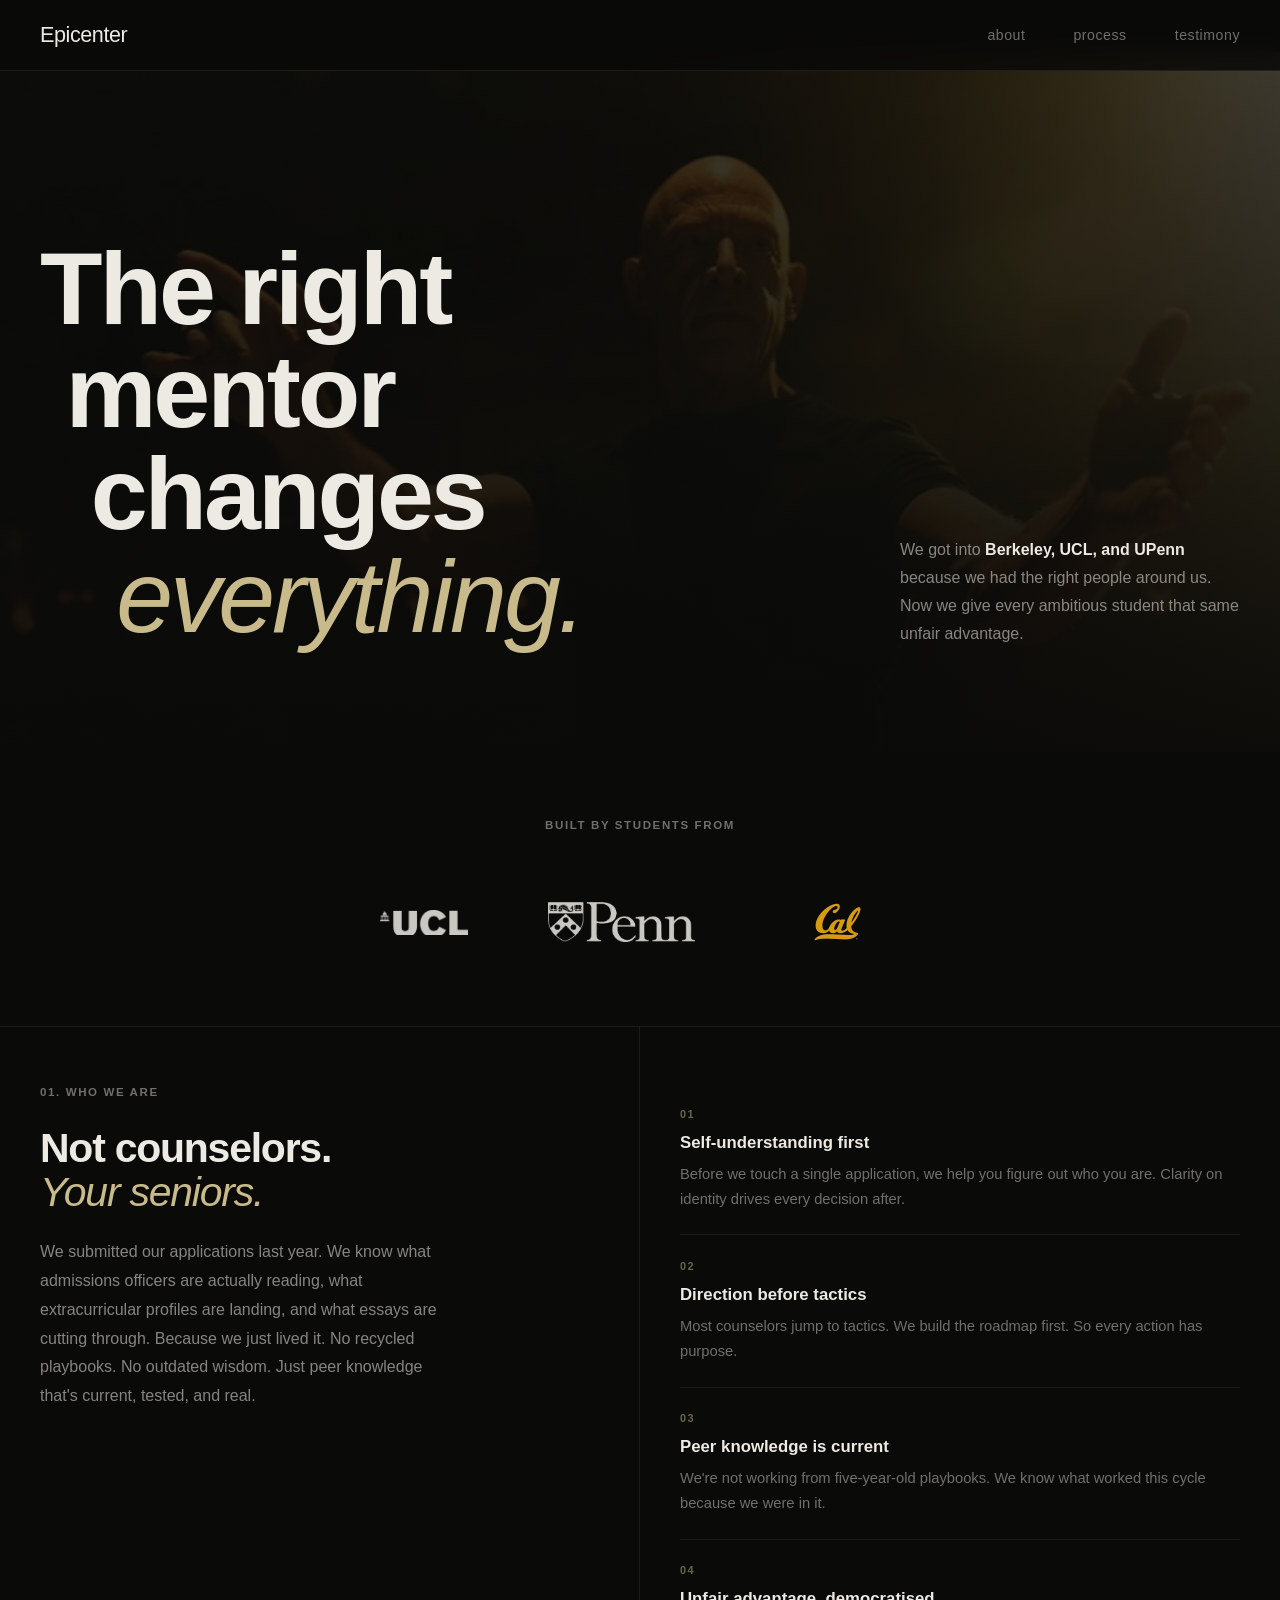
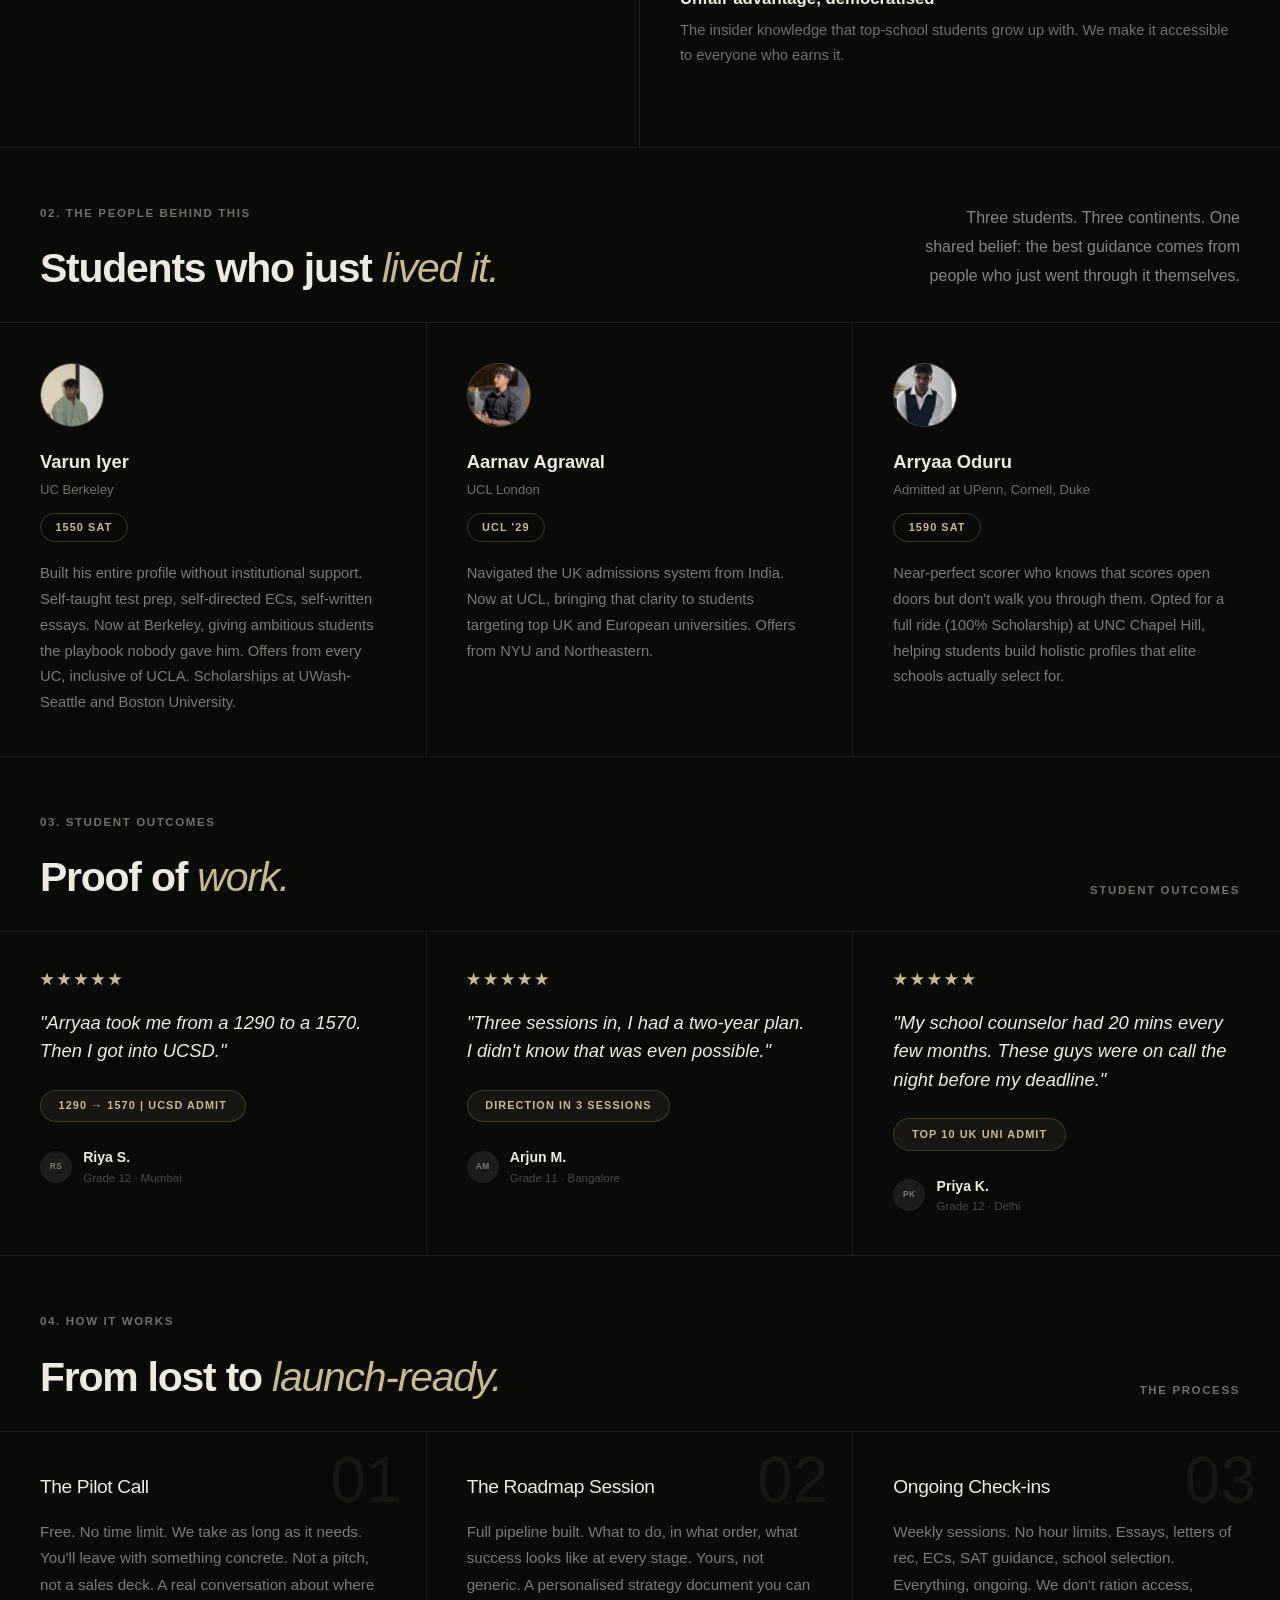
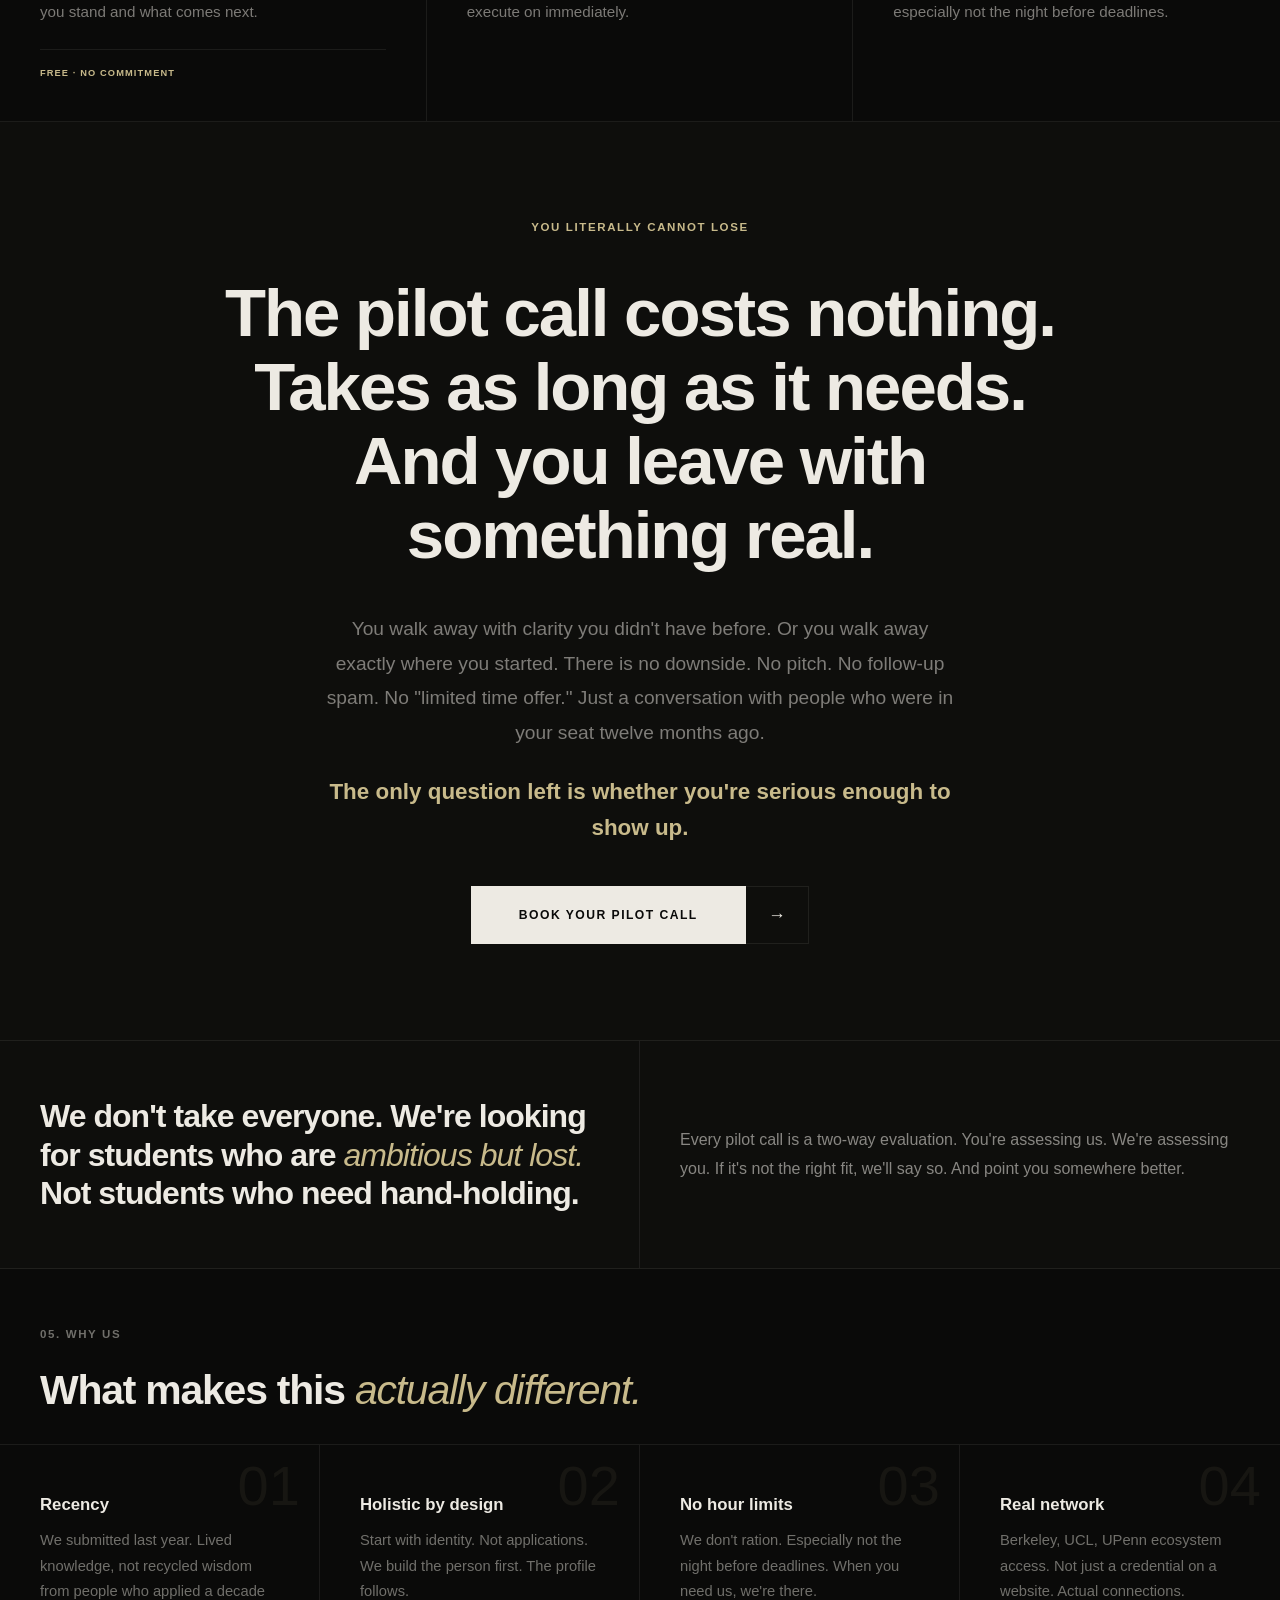
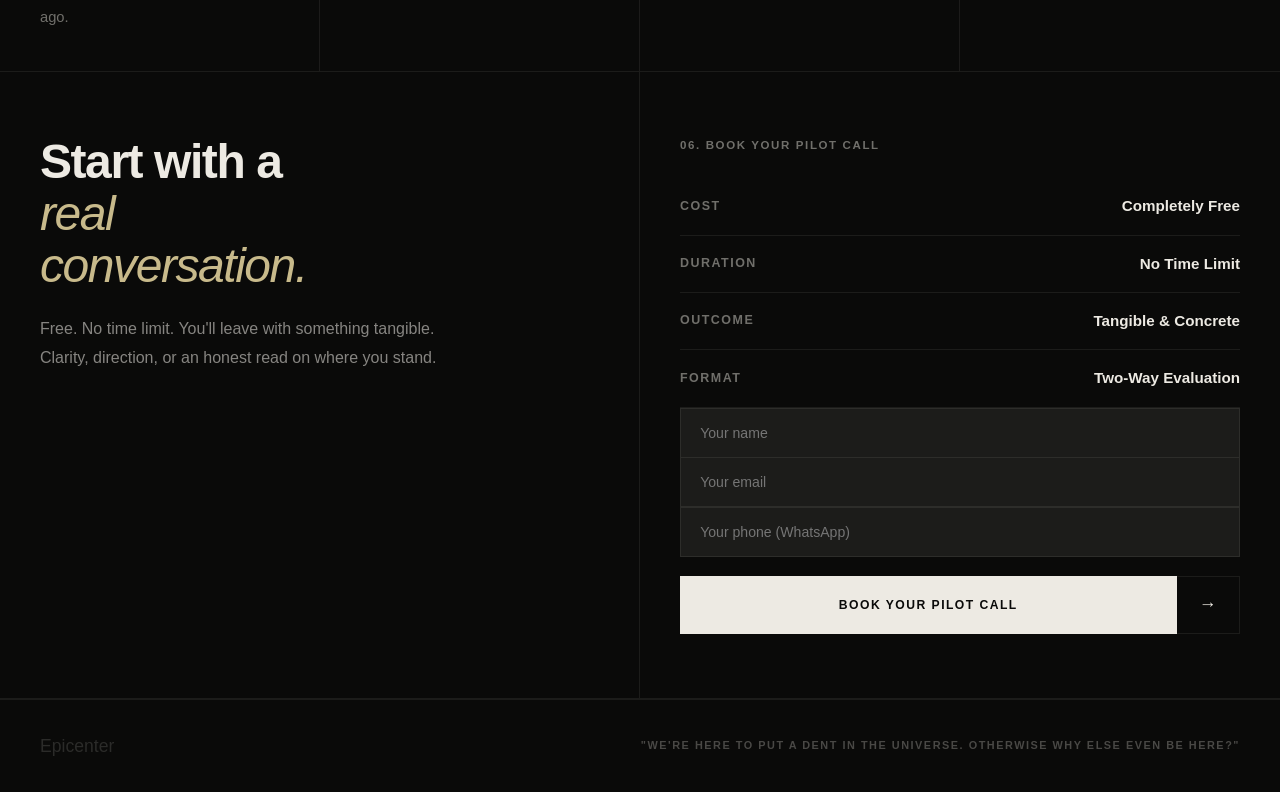
==== index.html @ 96679ae9 "Update index.html" ====
<!DOCTYPE html>
<html lang="en">
<head>
<meta charset="UTF-8">
<meta name="viewport" content="width=device-width, initial-scale=1.0">
<title>Epicenter | Peer-to-Peer College Counseling</title>
<link href="https://api.fontshare.com/v2/css?f[]=satoshi@300,400,500,700,900,1,2&display=swap" rel="stylesheet">
<style>
*, *::before, *::after { box-sizing: border-box; margin: 0; padding: 0; }

:root {
  --bg: #0A0A09;
  --surface-1: #111110;
  --surface-2: #0E0E0C;
  --surface-3: #1C1C1A;
  --cream: #EDEAE3;
  --muted: rgba(237,234,227,0.28);
  --muted-mid: rgba(237,234,227,0.45);
  --gold: #C8BA8B;
  --divider: rgba(237,234,227,0.08);
  --serif: 'Satoshi', sans-serif;
  --sans: 'Satoshi', sans-serif;
}

html { scroll-behavior: smooth; }

body {
  background: var(--bg);
  color: var(--cream);
  font-family: var(--sans);
  font-size: 16px;
  line-height: 1.6;
  -webkit-font-smoothing: antialiased;
  overflow-x: hidden;
}

/* ===== NAV ===== */
.nav {
  display: flex;
  align-items: center;
  justify-content: space-between;
  padding: 1.1rem 2.5rem;
  border-bottom: 0.5px solid var(--divider);
  position: fixed;
  top: 0; left: 0; right: 0;
  z-index: 100;
  background: rgba(10,10,9,0.85);
  backdrop-filter: blur(12px);
}
.nav-logo {
  font-family: var(--sans);
  font-size: 1.35rem;
  color: var(--cream);
  letter-spacing: -0.02em;
}
.nav-links {
  display: flex;
  gap: 3rem;
}
.nav-links a {
  font-family: var(--sans);
  font-size: 0.88rem;
  font-weight: 400;
  color: var(--muted-mid);
  text-decoration: none;
  letter-spacing: 0.04em;
  transition: color 0.3s;
}
.nav-links a:hover { color: var(--cream); }

/* ===== HERO ===== */


  
.hero {
  position: relative;
  min-height: 700px;
  display: flex;
  flex-direction: column;
  justify-content: flex-end;
  padding: 3rem 2.5rem 3.5rem;
  margin-top: 52px;
  overflow: hidden;
}
.hero-bg {
  position: absolute;
  inset: 0;
  z-index: 0;
}
.hero-bg img {
  width: 100%;
  height: 100%;
  object-fit: cover;
  object-position: center 30%;
  opacity: 0.25;
}
.hero-overlay {
  position: absolute;
  inset: 0;
  background: linear-gradient(to bottom, rgba(10,10,9,0.15) 0%, rgba(10,10,9,0.92) 100%);
  z-index: 1;
}
.hero-content {
  position: relative;
  z-index: 2;
}
.hero-top {
  display: flex;
  justify-content: space-between;
  align-items: flex-end;
  margin-bottom: 3rem;
}
.hero-headline {
  font-family: var(--sans);
  font-size: clamp(4rem, 8vw, 7rem);
  line-height: 1.0;
  letter-spacing: -0.03em;
  color: var(--cream);
  font-weight: 700;
}
.hero-headline em {
  font-family: var(--sans);
  font-style: italic;
  font-weight: 500;
  color: var(--gold);
}
.hero-blurb {
  max-width: 340px;
  font-size: 1rem;
  line-height: 1.75;
  color: rgba(237,234,227,0.55);
  text-align: left;
  flex-shrink: 0;
}
.hero-blurb strong {
  color: var(--cream);
  font-weight: 700;
}
.hero-welcome {
  text-align: center;
  margin-bottom: 2rem;
  font-size: 1.15rem;
  font-weight: 400;
  color: rgba(237,234,227,0.7);
  letter-spacing: -0.01em;
}
.hero-welcome strong {
  font-weight: 700;
  color: var(--cream);
}
.hero-logos-card {
  margin: 0 auto;
  background: rgba(20,20,18,0.85);
  border-radius: 16px;
  border: 0.5px solid rgba(237,234,227,0.12);
  backdrop-filter: blur(16px);
  padding: 1.5rem 2.2rem 1.8rem;
  text-align: center;
  max-width: 480px;
}
.hero-logos-label {
  font-size: 0.58rem;
  text-transform: uppercase;
  letter-spacing: 0.14em;
  font-weight: 700;
  color: var(--muted-mid);
  margin-bottom: 1.1rem;
}
.hero-logos {
  display: flex;
  gap: 1rem;
  justify-content: center;
  align-items: center;
}
.logo-chip {
  height: 80px;
  padding: 0 28px;
  border-radius: 10px;
  overflow: hidden;
  display: flex;
  align-items: center;
  justify-content: center;
  background: rgba(237,234,227,0.06);
  border: 0.5px solid rgba(237,234,227,0.1);
  backdrop-filter: blur(8px);
}
.logo-chip img {
  height: 48px;
  width: auto;
  object-fit: contain;
}
.logo-chip.ucl {
}
.logo-chip.ucl img { height: 42px; }
.logo-chip.duke {
}
.logo-chip.duke img { height: 40px; }
.logo-chip.cal {
}
.logo-chip.cal img { height: 46px; }

/* ===== TICKER ===== */
.ticker {
  height: 42px;
  background: var(--surface-1);
  border-top: 0.5px solid var(--divider);
  border-bottom: 0.5px solid var(--divider);
  overflow: hidden;
  display: flex;
  align-items: center;
  white-space: nowrap;
}
.ticker-track {
  display: flex;
  align-items: center;
  animation: ticker-scroll 30s linear infinite;
}
.ticker-item {
  font-size: 0.62rem;
  text-transform: uppercase;
  letter-spacing: 0.12em;
  font-weight: 600;
  color: var(--muted);
  padding: 0 1.8rem;
  border-right: 0.5px solid var(--divider);
  flex-shrink: 0;
}
.ticker-item .gold { color: var(--gold); }
@keyframes ticker-scroll {
  0% { transform: translateX(0); }
  100% { transform: translateX(-50%); }
}

/* ===== SECTIONS COMMON ===== */
.section {
  border-bottom: 0.5px solid var(--divider);
}
.section-tag {
  font-size: 0.72rem;
  text-transform: uppercase;
  letter-spacing: 0.14em;
  font-weight: 700;
  color: var(--muted-mid);
  margin-bottom: 1.5rem;
}
.section-headline {
  font-family: var(--sans);
  font-size: clamp(1.8rem, 3.2vw, 2.6rem);
  line-height: 1.08;
  letter-spacing: -0.03em;
  color: var(--cream);
}
.section-headline em {
  font-family: var(--sans);
  font-style: italic;
  font-weight: 500;
  color: var(--gold);
}
.body-copy {
  font-size: 1rem;
  line-height: 1.8;
  color: rgba(237,234,227,0.55);
  font-weight: 400;
}

/* ===== 01 WHO WE ARE ===== */
.who-we-are {
  display: grid;
  grid-template-columns: 1fr 1fr;
  padding: 0;
}
.who-left {
  padding: 3.5rem 2.5rem;
  border-right: 0.5px solid var(--divider);
}
.who-left .body-copy { margin-top: 1.5rem; max-width: 420px; }
.who-right {
  padding: 3.5rem 2.5rem;
}
.value-item {
  padding: 1.4rem 0;
  border-bottom: 0.5px solid var(--divider);
}
.value-item:last-child { border-bottom: none; }
.value-num {
  font-size: 0.68rem;
  text-transform: uppercase;
  letter-spacing: 0.14em;
  font-weight: 700;
  color: var(--gold);
  margin-bottom: 0.4rem;
  opacity: 0.5;
}
.value-title {
  font-family: var(--sans);
  font-size: 1.05rem;
  font-weight: 700;
  color: var(--cream);
  margin-bottom: 0.35rem;
}
.value-desc {
  font-size: 0.92rem;
  line-height: 1.7;
  color: rgba(237,234,227,0.45);
}

/* ===== 02 FOUNDERS ===== */
.founders-header {
  display: flex;
  justify-content: space-between;
  align-items: flex-end;
  padding: 3.5rem 2.5rem 2rem;
  border-bottom: 0.5px solid var(--divider);
}
.founders-header .body-copy { max-width: 320px; text-align: right; }
.founders-grid {
  display: grid;
  grid-template-columns: 1fr 1fr 1fr;
}
.founder-card {
  padding: 2.5rem;
  border-right: 0.5px solid var(--divider);
  position: relative;
}
.founder-card:last-child { border-right: none; }
.founder-ghost {
  position: absolute;
  top: 1rem;
  right: 1.5rem;
  font-size: 4rem;
  font-family: var(--sans);
  color: rgba(200,186,139,0.07);
  line-height: 1;
  pointer-events: none;
}
.founder-avatar {
  width: 64px;
  height: 64px;
  border-radius: 50%;
  background: var(--surface-3);
  overflow: hidden;
  margin-bottom: 1.2rem;
  border: 0.5px solid rgba(200,186,139,0.25);
}
.founder-avatar img {
  width: 100%;
  height: 100%;
  object-fit: cover;
  display: block;
  filter: grayscale(18%) contrast(1.02);
}
.founder-name {
  font-family: var(--sans);
  font-size: 1.15rem;
  font-weight: 800;
  color: var(--cream);
  margin-bottom: 0.2rem;
}
.founder-school {
  font-size: 0.82rem;
  color: var(--muted-mid);
  margin-bottom: 0.8rem;
}
.founder-pill {
  display: inline-block;
  font-size: 0.68rem;
  text-transform: uppercase;
  letter-spacing: 0.1em;
  font-weight: 700;
  color: var(--gold);
  border: 0.5px solid rgba(200,186,139,0.25);
  border-radius: 2rem;
  padding: 0.3rem 0.9rem;
  margin-bottom: 1.2rem;
}
.founder-bio {
  font-size: 0.92rem;
  line-height: 1.75;
  color: rgba(237,234,227,0.5);
}

/* ===== 03 PROOF / REVIEWS ===== */
.reviews-header {
  display: flex;
  justify-content: space-between;
  align-items: flex-end;
  padding: 3.5rem 2.5rem 2rem;
  border-bottom: 0.5px solid var(--divider);
}
.reviews-grid {
  display: grid;
  grid-template-columns: 1fr 1fr 1fr;
}
.review-card {
  padding: 2.5rem;
  border-right: 0.5px solid var(--divider);
}
.review-card:last-child { border-right: none; }
.review-stars {
  display: flex;
  gap: 3px;
  margin-bottom: 1.4rem;
}
.star {
  width: 14px;
  height: 14px;
  background: var(--gold);
  clip-path: polygon(50% 0%, 61% 35%, 98% 35%, 68% 57%, 79% 91%, 50% 70%, 21% 91%, 32% 57%, 2% 35%, 39% 35%);
}
.review-quote {
  font-family: var(--sans);
  font-style: italic;
  font-weight: 500;
  font-size: 1.15rem;
  line-height: 1.55;
  color: var(--cream);
  margin-bottom: 1.5rem;
}
.review-chip {
  display: inline-block;
  font-size: 0.68rem;
  text-transform: uppercase;
  letter-spacing: 0.1em;
  font-weight: 700;
  color: var(--gold);
  background: rgba(200,186,139,0.07);
  border: 0.5px solid rgba(200,186,139,0.2);
  border-radius: 2rem;
  padding: 0.4rem 1.1rem;
  margin-bottom: 1.5rem;
}
.review-person {
  display: flex;
  align-items: center;
  gap: 0.7rem;
}
.review-initials {
  width: 32px;
  height: 32px;
  border-radius: 50%;
  background: var(--surface-3);
  display: flex;
  align-items: center;
  justify-content: center;
  font-size: 0.52rem;
  font-weight: 800;
  letter-spacing: 0.06em;
  color: var(--muted-mid);
}
.review-name {
  font-size: 0.88rem;
  font-weight: 700;
  color: var(--cream);
}
.review-loc {
  font-size: 0.72rem;
  color: var(--muted);
}

/* ===== 04 PROCESS ===== */
.process-header {
  display: flex;
  justify-content: space-between;
  align-items: flex-end;
  padding: 3.5rem 2.5rem 2rem;
  border-bottom: 0.5px solid var(--divider);
}
.process-grid {
  display: grid;
  grid-template-columns: 1fr 1fr 1fr;
}
.process-card {
  padding: 2.5rem;
  border-right: 0.5px solid var(--divider);
  position: relative;
}
.process-card:last-child { border-right: none; }
.process-num {
  font-size: 0.58rem;
  text-transform: uppercase;
  letter-spacing: 0.14em;
  font-weight: 700;
  color: var(--gold);
  opacity: 0.5;
  margin-bottom: 0.6rem;
}
.process-title {
  font-family: var(--sans);
  font-size: 1.2rem;
  color: var(--cream);
  margin-bottom: 1rem;
  letter-spacing: -0.02em;
}
.process-desc {
  font-size: 0.95rem;
  line-height: 1.75;
  color: rgba(237,234,227,0.5);
  margin-bottom: 1.5rem;
}
.process-price {
  border-top: 0.5px solid var(--divider);
  padding-top: 1rem;
  font-size: 0.58rem;
  text-transform: uppercase;
  letter-spacing: 0.12em;
  font-weight: 700;
  color: var(--gold);
}
.process-ghost {
  position: absolute;
  top: 1rem;
  right: 1.5rem;
  font-size: 4rem;
  font-family: var(--sans);
  color: rgba(200,186,139,0.07);
  line-height: 1;
  pointer-events: none;
}

/* ===== SELECTIVE BANNER ===== */
.selective {
  display: grid;
  grid-template-columns: 1fr 1fr;
  background: var(--surface-2);
}
.selective-left {
  padding: 3.5rem 2.5rem;
  border-right: 0.5px solid var(--divider);
}
.selective-left .section-headline {
  font-size: clamp(1.5rem, 2.5vw, 2.1rem);
  line-height: 1.2;
}
.selective-right {
  padding: 3.5rem 2.5rem;
  display: flex;
  align-items: center;
}

/* ===== WHY US ===== */
.why-header {
  padding: 3.5rem 2.5rem 2rem;
  border-bottom: 0.5px solid var(--divider);
}
.why-grid {
  display: grid;
  grid-template-columns: 1fr 1fr 1fr 1fr;
}
.why-card {
  padding: 2.5rem;
  border-right: 0.5px solid var(--divider);
  position: relative;
}
.why-card:last-child { border-right: none; }
.why-ghost {
  position: absolute;
  top: 0.8rem;
  right: 1.2rem;
  font-size: 3.5rem;
  font-family: var(--sans);
  color: rgba(200,186,139,0.07);
  line-height: 1;
  pointer-events: none;
}
.why-title {
  font-family: var(--sans);
  font-size: 1.05rem;
  font-weight: 800;
  color: var(--cream);
  margin-bottom: 0.6rem;
  margin-top: 0.4rem;
}
.why-desc {
  font-size: 0.92rem;
  line-height: 1.75;
  color: rgba(237,234,227,0.45);
}

/* ===== FINAL CTA ===== */
.final-cta {
  display: grid;
  grid-template-columns: 1fr 1fr;
}
.cta-left {
  padding: 4rem 2.5rem;
  border-right: 0.5px solid var(--divider);
}
.cta-left .section-headline {
  font-size: clamp(2rem, 3.8vw, 3rem);
  margin-bottom: 1.5rem;
}
.cta-right {
  padding: 4rem 2.5rem;
}
.kv-table {
  width: 100%;
  margin-top: 1.5rem;
}
.kv-row {
  display: flex;
  justify-content: space-between;
  align-items: center;
  padding: 1rem 0;
  border-bottom: 0.5px solid var(--divider);
}
.kv-key {
  font-size: 0.78rem;
  text-transform: uppercase;
  letter-spacing: 0.12em;
  font-weight: 600;
  color: var(--muted-mid);
}
.kv-value {
  font-size: 0.95rem;
  font-weight: 700;
  color: var(--cream);
}
.cta-btn-wrap {
  display: flex;
  margin-top: 2rem;
}
.cta-btn {
  flex: 1;
  background: var(--cream);
  color: var(--bg);
  border: none;
  padding: 1.1rem 2rem;
  font-family: var(--sans);
  font-size: 0.76rem;
  font-weight: 800;
  text-transform: uppercase;
  letter-spacing: 0.12em;
  cursor: pointer;
  transition: background 0.3s;
  text-align: center;
}
.cta-btn:hover { background: #ffffff; }
.cta-arrow {
  background: transparent;
  border: 0.5px solid var(--divider);
  border-left: none;
  color: var(--cream);
  padding: 1.1rem 1.4rem;
  font-size: 1.1rem;
  cursor: pointer;
  transition: color 0.3s;
  font-family: var(--sans);
}
.cta-arrow:hover { color: var(--gold); }

/* ===== FOOTER ===== */
.footer {
  display: flex;
  justify-content: space-between;
  align-items: center;
  padding: 2rem 2.5rem;
  border-top: 0.5px solid var(--divider);
}
.footer-logo {
  font-family: var(--sans);
  font-size: 1.1rem;
  color: rgba(237,234,227,0.15);
}
.footer-right {
  font-size: 0.68rem;
  text-transform: uppercase;
  letter-spacing: 0.14em;
  font-weight: 600;
  color: var(--muted);
}

/* ===== ANIMATIONS ===== */
.fade-in {
  opacity: 0;
  transform: translateY(18px);
  transition: opacity 0.7s ease, transform 0.7s ease;
}
.fade-in.visible {
  opacity: 1;
  transform: translateY(0);
}

/* ===== MOBILE RESPONSIVE ===== */
@media (max-width: 768px) {

  /* NAV */
  .nav {
    padding: 1rem 1.4rem;
  }
  .nav-links {
    gap: 1.6rem;
  }
  .nav-links a {
    font-size: 0.78rem;
  }

  /* HERO */
  .hero {
    min-height: 100svh;
    padding: 2rem 1.4rem 2.5rem;
    margin-top: 48px;
  }
  .hero-top {
    flex-direction: column;
    align-items: flex-start;
    gap: 1.5rem;
    margin-bottom: 2rem;
  }
  .hero-headline {
    font-size: clamp(3rem, 13vw, 5rem);
  }
  .hero-blurb {
    max-width: 100%;
    font-size: 0.95rem;
  }
  .hero-logos-card {
    padding: 1.2rem 1.4rem 1.5rem;
    max-width: 100%;
  }
  .logo-chip {
    height: 60px;
    padding: 0 16px;
  }
  .logo-chip img { height: 34px; }
  .logo-chip.ucl img { height: 30px; }
  .logo-chip.duke img { height: 28px; }
  .logo-chip.cal img { height: 32px; }

  /* WHO WE ARE */
  .who-we-are {
    grid-template-columns: 1fr;
  }
  .who-left {
    padding: 2.5rem 1.4rem;
    border-right: none;
    border-bottom: 0.5px solid var(--divider);
  }
  .who-right {
    padding: 2rem 1.4rem 2.5rem;
  }
  .section-headline {
    font-size: clamp(1.6rem, 7vw, 2.4rem);
  }

  /* FOUNDERS */
  .founders-header {
    flex-direction: column;
    align-items: flex-start;
    gap: 0.8rem;
    padding: 2.5rem 1.4rem 1.5rem;
  }
  .founders-header .body-copy {
    text-align: left;
    max-width: 100%;
  }
  .founders-grid {
    grid-template-columns: 1fr;
  }
  .founder-card {
    padding: 2rem 1.4rem;
    border-right: none;
    border-bottom: 0.5px solid var(--divider);
  }
  .founder-card:last-child { border-bottom: none; }

  /* REVIEWS */
  .reviews-header {
    flex-direction: column;
    align-items: flex-start;
    gap: 0.8rem;
    padding: 2.5rem 1.4rem 1.5rem;
  }
  .reviews-grid {
    grid-template-columns: 1fr;
  }
  .review-card {
    padding: 2rem 1.4rem;
    border-right: none;
    border-bottom: 0.5px solid var(--divider);
  }
  .review-card:last-child { border-bottom: none; }

  /* PROCESS */
  .process-header {
    flex-direction: column;
    align-items: flex-start;
    gap: 0.8rem;
    padding: 2.5rem 1.4rem 1.5rem;
  }
  .process-grid {
    grid-template-columns: 1fr;
  }
  .process-card {
    padding: 2rem 1.4rem;
    border-right: none;
    border-bottom: 0.5px solid var(--divider);
  }
  .process-card:last-child { border-bottom: none; }

  /* PILOT PUSH SECTION */
  .section[style*="6rem"] {
    padding: 3.5rem 1.4rem !important;
  }

  /* SELECTIVE BANNER */
  .selective {
    grid-template-columns: 1fr;
  }
  .selective-left {
    padding: 2.5rem 1.4rem;
    border-right: none;
    border-bottom: 0.5px solid var(--divider);
  }
  .selective-right {
    padding: 2rem 1.4rem;
  }

  /* WHY US */
  .why-header {
    padding: 2.5rem 1.4rem 1.5rem;
  }
  .why-grid {
    grid-template-columns: 1fr 1fr;
  }
  .why-card {
    padding: 1.8rem 1.2rem;
  }
  .why-card:nth-child(2) { border-right: none; }
  .why-card:nth-child(3) { border-right: 0.5px solid var(--divider); border-top: 0.5px solid var(--divider); }
  .why-card:nth-child(4) { border-right: none; border-top: 0.5px solid var(--divider); }

  /* FINAL CTA */
  .final-cta {
    grid-template-columns: 1fr;
  }
  .cta-left {
    padding: 2.5rem 1.4rem;
    border-right: none;
    border-bottom: 0.5px solid var(--divider);
  }
  .cta-right {
    padding: 2rem 1.4rem 2.5rem;
  }

  /* CTA BUTTON FULL WIDTH */
  .cta-btn-wrap {
    margin-top: 1.5rem;
  }
  .cta-btn {
    padding: 1rem 1.5rem;
    font-size: 0.72rem;
  }

  /* FOOTER */
  .footer {
    flex-direction: column;
    gap: 1rem;
    padding: 2rem 1.4rem;
    text-align: center;
  }

  /* INLINE SECTION PADDINGS */
  .section { }
  section.section[style] {
    padding-left: 1.4rem !important;
    padding-right: 1.4rem !important;
  }

  /* UNIVERSITIES ROW */
  section.section > div[style*="flex"] {
    gap: 2.5rem !important;
  }
}

/* Extra small screens */
@media (max-width: 400px) {
  .hero-headline {
    font-size: clamp(2.6rem, 14vw, 4rem);
  }
  .why-grid {
    grid-template-columns: 1fr;
  }
  .why-card:nth-child(3) { border-right: none; }
}
</style>
</head>
<body>

<!-- NAV -->
<nav class="nav">
  <div class="nav-logo">Epicenter</div>
  <div class="nav-links">
    <a href="#about">about</a>
    <a href="#process">process</a>
    <a href="#testimony">testimony</a>
  </div>
</nav>

<!-- HERO -->
<section class="hero">
  <div class="hero-bg">
    <img src="[data-uri]" alt="Hero background">
  </div>
  <div class="hero-overlay"></div>
  <div class="hero-content">
    <div class="hero-top">
      <h1 class="hero-headline">
        The right<br>
        &nbsp;mentor<br>
        &nbsp;&nbsp;changes<br>
        &nbsp;&nbsp;&nbsp;<em>everything.</em>
      </h1>
      <p class="hero-blurb">
        We got into <strong>Berkeley, UCL, and UPenn</strong> because we had the right people around us. Now we give every ambitious student that same unfair advantage.
      </p>
    </div>
  </div>
</section>

<!-- UNIVERSITIES -->
<section class="section fade-in" style="padding: 4rem 2.5rem; text-align: center; border-bottom: 0.5px solid var(--divider);">
  <p style="font-family: var(--sans); font-size: 0.72rem; text-transform: uppercase; letter-spacing: 0.14em; font-weight: 700; color: var(--muted-mid); margin-bottom: 3rem;">Built by students from</p>
  <div style="display: flex; gap: 5rem; justify-content: center; align-items: center; flex-wrap: wrap;">
    <img src="[data-uri]" alt="UCL" style="height: 25px; object-fit: contain; opacity: 0.85;">
    <img src="[data-uri]" alt="UPenn" style="height: 40px; object-fit: contain; opacity: 0.85;">
    <img src="[data-uri]" alt="Cal Berkeley" style="height: 80px; object-fit: contain; opacity: 0.85;">
  </div>
</section>

<!-- 01 WHO WE ARE -->
<section class="section who-we-are fade-in" id="about">
  <div class="who-left">
    <div class="section-tag">01. Who we are</div>
    <h2 class="section-headline">Not counselors.<br><em>Your seniors.</em></h2>
    <p class="body-copy">We submitted our applications last year. We know what admissions officers are actually reading, what extracurricular profiles are landing, and what essays are cutting through. Because we just lived it. No recycled playbooks. No outdated wisdom. Just peer knowledge that's current, tested, and real.</p>
  </div>
  <div class="who-right">
    <div class="value-item">
      <div class="value-num">01</div>
      <div class="value-title">Self-understanding first</div>
      <div class="value-desc">Before we touch a single application, we help you figure out who you are. Clarity on identity drives every decision after.</div>
    </div>
    <div class="value-item">
      <div class="value-num">02</div>
      <div class="value-title">Direction before tactics</div>
      <div class="value-desc">Most counselors jump to tactics. We build the roadmap first. So every action has purpose.</div>
    </div>
    <div class="value-item">
      <div class="value-num">03</div>
      <div class="value-title">Peer knowledge is current</div>
      <div class="value-desc">We're not working from five-year-old playbooks. We know what worked this cycle because we were in it.</div>
    </div>
    <div class="value-item">
      <div class="value-num">04</div>
      <div class="value-title">Unfair advantage, democratised</div>
      <div class="value-desc">The insider knowledge that top-school students grow up with. We make it accessible to everyone who earns it.</div>
    </div>
  </div>
</section>

<!-- 02 FOUNDERS -->
<section class="section fade-in">
  <div class="founders-header">
    <div>
      <div class="section-tag">02. The people behind this</div>
      <h2 class="section-headline">Students who just <em>lived it.</em></h2>
    </div>
    <p class="body-copy">Three students. Three continents. One shared belief: the best guidance comes from people who just went through it themselves.</p>
  </div>
  <div class="founders-grid">
    <div class="founder-card">
      <div class="founder-avatar"><img src="[data-uri]" alt="Varun Iyer"></div>
      <div class="founder-name">Varun Iyer</div>
      <div class="founder-school">UC Berkeley</div>
      <div class="founder-pill">1550 SAT</div>
      <p class="founder-bio">Built his entire profile without institutional support. Self-taught test prep, self-directed ECs, self-written essays. Now at Berkeley, giving ambitious students the playbook nobody gave him. Offers from every UC, inclusive of UCLA. Scholarships at UWash-Seattle and Boston University.</p>
    </div>
    <div class="founder-card">
      <div class="founder-avatar"><img src="[data-uri]" alt="Aarnav Agrawal"></div>
      <div class="founder-name">Aarnav Agrawal</div>
      <div class="founder-school">UCL London</div>
      <div class="founder-pill">UCL '29</div>
      <p class="founder-bio">Navigated the UK admissions system from India. Now at UCL, bringing that clarity to students targeting top UK and European universities. Offers from NYU and Northeastern.</p>
    </div>
    <div class="founder-card">
      <div class="founder-avatar"><img src="[data-uri]" alt="Arryaa Oduru"></div>
      <div class="founder-name">Arryaa Oduru</div>
      <div class="founder-school">Admitted at UPenn, Cornell, Duke</div>
      <div class="founder-pill">1590 SAT</div>
      <p class="founder-bio">Near-perfect scorer who knows that scores open doors but don't walk you through them. Opted for a full ride (100% Scholarship) at UNC Chapel Hill, helping students build holistic profiles that elite schools actually select for.</p>
    </div>
  </div>
</section>

<!-- 03 PROOF / REVIEWS -->
<section class="section fade-in" id="testimony">
  <div class="reviews-header">
    <div>
      <div class="section-tag">03. Student outcomes</div>
      <h2 class="section-headline">Proof of <em>work.</em></h2>
    </div>
    <div class="section-tag" style="margin-bottom:0">Student Outcomes</div>
  </div>
  <div class="reviews-grid">
    <div class="review-card">
      <div class="review-stars"><div class="star"></div><div class="star"></div><div class="star"></div><div class="star"></div><div class="star"></div></div>
      <p class="review-quote">"Arryaa took me from a 1290 to a 1570. Then I got into UCSD."</p>
      <div class="review-chip">1290 → 1570 | UCSD Admit</div>
      <div class="review-person">
        <div class="review-initials">RS</div>
        <div>
          <div class="review-name">Riya S.</div>
          <div class="review-loc">Grade 12 · Mumbai</div>
        </div>
      </div>
    </div>
    <div class="review-card">
      <div class="review-stars"><div class="star"></div><div class="star"></div><div class="star"></div><div class="star"></div><div class="star"></div></div>
      <p class="review-quote">"Three sessions in, I had a two-year plan. I didn't know that was even possible."</p>
      <div class="review-chip">Direction in 3 sessions</div>
      <div class="review-person">
        <div class="review-initials">AM</div>
        <div>
          <div class="review-name">Arjun M.</div>
          <div class="review-loc">Grade 11 · Bangalore</div>
        </div>
      </div>
    </div>
    <div class="review-card">
      <div class="review-stars"><div class="star"></div><div class="star"></div><div class="star"></div><div class="star"></div><div class="star"></div></div>
      <p class="review-quote">"My school counselor had 20 mins every few months. These guys were on call the night before my deadline."</p>
      <div class="review-chip">Top 10 UK Uni Admit</div>
      <div class="review-person">
        <div class="review-initials">PK</div>
        <div>
          <div class="review-name">Priya K.</div>
          <div class="review-loc">Grade 12 · Delhi</div>
        </div>
      </div>
    </div>
  </div>
</section>

<!-- 04 PROCESS -->
<section class="section fade-in" id="process">
  <div class="process-header">
    <div>
      <div class="section-tag">04. How it works</div>
      <h2 class="section-headline">From lost to <em>launch-ready.</em></h2>
    </div>
    <div class="section-tag" style="margin-bottom:0">The Process</div>
  </div>
  <div class="process-grid">
    <div class="process-card">
      <div class="process-ghost">01</div>
      <div class="process-title">The Pilot Call</div>
      <p class="process-desc">Free. No time limit. We take as long as it needs. You'll leave with something concrete. Not a pitch, not a sales deck. A real conversation about where you stand and what comes next.</p>
      <div class="process-price">Free · No commitment</div>
    </div>
    <div class="process-card">
      <div class="process-ghost">02</div>
      <div class="process-title">The Roadmap Session</div>
      <p class="process-desc">Full pipeline built. What to do, in what order, what success looks like at every stage. Yours, not generic. A personalised strategy document you can execute on immediately.</p>

    </div>
    <div class="process-card">
      <div class="process-ghost">03</div>
      <div class="process-title">Ongoing Check-ins</div>
      <p class="process-desc">Weekly sessions. No hour limits. Essays, letters of rec, ECs, SAT guidance, school selection. Everything, ongoing. We don't ration access, especially not the night before deadlines.</p>

    </div>
  </div>
</section>

<!-- PILOT PUSH -->
<section class="section fade-in" style="padding: 6rem 2.5rem; text-align: center; background: var(--surface-2);">
  <div style="max-width: 900px; margin: 0 auto;">
    <p style="font-family: var(--sans); font-size: 0.72rem; text-transform: uppercase; letter-spacing: 0.14em; font-weight: 700; color: var(--gold); margin-bottom: 2.5rem;">You literally cannot lose</p>
    <h2 style="font-family: var(--sans); font-size: clamp(2.5rem, 5.5vw, 4.2rem); font-weight: 800; line-height: 1.1; letter-spacing: -0.03em; color: var(--cream); margin-bottom: 2.5rem;">
      The pilot call costs nothing.<br>Takes as long as it needs.<br>And you leave with something real.
    </h2>
    <p style="font-family: var(--sans); font-size: 1.2rem; line-height: 1.8; color: rgba(237,234,227,0.5); max-width: 640px; margin: 0 auto 1.5rem;">
      You walk away with clarity you didn't have before. Or you walk away exactly where you started. There is no downside. No pitch. No follow-up spam. No "limited time offer." Just a conversation with people who were in your seat twelve months ago.
    </p>
    <p style="font-family: var(--sans); font-size: 1.4rem; line-height: 1.6; color: var(--gold); font-weight: 700; max-width: 640px; margin: 0 auto 2.5rem;">
      The only question left is whether you're serious enough to show up.
    </p>
    <div style="display: inline-flex;">
      <button class="cta-btn" style="padding: 1.2rem 3rem;">BOOK YOUR PILOT CALL</button>
      <button class="cta-arrow">→</button>
    </div>
  </div>
</section>

<!-- SELECTIVE BANNER -->
<section class="section selective fade-in">
  <div class="selective-left">
    <h2 class="section-headline">We don't take everyone. We're looking for students who are <em>ambitious but lost.</em> Not students who need hand-holding.</h2>
  </div>
  <div class="selective-right">
    <p class="body-copy">Every pilot call is a two-way evaluation. You're assessing us. We're assessing you. If it's not the right fit, we'll say so. And point you somewhere better.</p>
  </div>
</section>

<!-- WHY US -->
<section class="section fade-in">
  <div class="why-header">
    <div class="section-tag">05. Why us</div>
    <h2 class="section-headline">What makes this <em>actually different.</em></h2>
  </div>
  <div class="why-grid">
    <div class="why-card">
      <div class="why-ghost">01</div>
      <div class="why-title">Recency</div>
      <div class="why-desc">We submitted last year. Lived knowledge, not recycled wisdom from people who applied a decade ago.</div>
    </div>
    <div class="why-card">
      <div class="why-ghost">02</div>
      <div class="why-title">Holistic by design</div>
      <div class="why-desc">Start with identity. Not applications. We build the person first. The profile follows.</div>
    </div>
    <div class="why-card">
      <div class="why-ghost">03</div>
      <div class="why-title">No hour limits</div>
      <div class="why-desc">We don't ration. Especially not the night before deadlines. When you need us, we're there.</div>
    </div>
    <div class="why-card">
      <div class="why-ghost">04</div>
      <div class="why-title">Real network</div>
      <div class="why-desc">Berkeley, UCL, UPenn ecosystem access. Not just a credential on a website. Actual connections.</div>
    </div>
  </div>
</section>

<!-- FINAL CTA -->
<section class="section final-cta fade-in">
  <div class="cta-left">
    <h2 class="section-headline">Start with a<br><em>real<br>conversation.</em></h2>
    <p class="body-copy" style="margin-top:1.5rem; max-width:400px;">Free. No time limit. You'll leave with something tangible. Clarity, direction, or an honest read on where you stand.</p>
  </div>
  <div class="cta-right">
    <div class="section-tag">06. Book your pilot call</div>
    <div class="kv-table">
      <div class="kv-row">
        <span class="kv-key">Cost</span>
        <span class="kv-value">Completely Free</span>
      </div>
      <div class="kv-row">
        <span class="kv-key">Duration</span>
        <span class="kv-value">No Time Limit</span>
      </div>
      <div class="kv-row">
        <span class="kv-key">Outcome</span>
        <span class="kv-value">Tangible &amp; Concrete</span>
      </div>
      <div class="kv-row">
        <span class="kv-key">Format</span>
        <span class="kv-value">Two-Way Evaluation</span>
      </div>
    </div>
    <form id="pilotForm" action="https://formspree.io/f/mrevavlb" method="POST" style="display:flex; flex-direction:column; gap:0;">
      <input type="text" name="name" placeholder="Your name" required style="width: 100%; padding: 1rem 1.2rem; background: var(--surface-3); border: 0.5px solid var(--divider); color: var(--cream); font-family: var(--sans); font-size: 0.88rem; outline: none; margin-bottom: -0.5px;">
      <input type="email" name="email" placeholder="Your email" required style="width: 100%; padding: 1rem 1.2rem; background: var(--surface-3); border: 0.5px solid var(--divider); color: var(--cream); font-family: var(--sans); font-size: 0.88rem; outline: none; margin-bottom: -0.5px;">
      <input type="tel" name="phone" placeholder="Your phone (WhatsApp)" style="width: 100%; padding: 1rem 1.2rem; background: var(--surface-3); border: 0.5px solid var(--divider); color: var(--cream); font-family: var(--sans); font-size: 0.88rem; outline: none;">
      <div style="display: flex; margin-top: 1.2rem;">
        <button type="submit" class="cta-btn">BOOK YOUR PILOT CALL</button>
        <button type="button" class="cta-arrow" onclick="document.getElementById('pilotForm').requestSubmit()">→</button>
      </div>
      <p id="formMsg" style="display:none; margin-top:1rem; font-size:0.82rem; color:var(--gold); letter-spacing:0.04em;"></p>
    </form>
  </div>
</section>

<!-- FOOTER -->
<footer class="footer">
  <div class="footer-logo">Epicenter</div>
  <div class="footer-right">"We're here to put a dent in the universe. Otherwise why else even be here?"</div>
</footer>

<script>
// Ticker seamless loop
document.addEventListener("DOMContentLoaded", function() {
  const track = document.getElementById("tickerTrack");
  if (track) {
    const clone = track.innerHTML;
    track.innerHTML = clone + clone;
  }

  // Scroll-triggered fade-in
  const observer = new IntersectionObserver(function(entries) {
    entries.forEach(function(entry) {
      if (entry.isIntersecting) {
        entry.target.classList.add("visible");
      }
    });
  }, { threshold: 0.1 });

  document.querySelectorAll(".fade-in").forEach(function(el) {
    observer.observe(el);
  });

  // Smooth scroll for nav links
  document.querySelectorAll(".nav-links a").forEach(function(a) {
    a.addEventListener("click", function(e) {
      e.preventDefault();
      const target = document.querySelector(this.getAttribute("href"));
      if (target) {
        target.scrollIntoView({ behavior: "smooth" });
      }
    });
  });
});
</script>

<script>
  const form = document.getElementById('pilotForm');
  const msg = document.getElementById('formMsg');
  if (form) {
    form.addEventListener('submit', async function(e) {
      e.preventDefault();
      const btn = form.querySelector('button[type="submit"]');
      btn.textContent = 'SENDING...';
      btn.disabled = true;
      try {
        const res = await fetch(form.action, {
          method: 'POST',
          body: new FormData(form),
          headers: { 'Accept': 'application/json' }
        });
        if (res.ok) {
          msg.textContent = "✓ You're in. We'll be in touch shortly.";
          msg.style.display = 'block';
          form.reset();
          btn.textContent = 'SENT';
        } else {
          msg.textContent = 'Something went wrong. Please try again.';
          msg.style.display = 'block';
          msg.style.color = '#ff6b6b';
          btn.textContent = 'BOOK YOUR PILOT CALL';
          btn.disabled = false;
        }
      } catch {
        msg.textContent = 'Something went wrong. Please try again.';
        msg.style.display = 'block';
        msg.style.color = '#ff6b6b';
        btn.textContent = 'BOOK YOUR PILOT CALL';
        btn.disabled = false;
      }
    });
  }
</script>
</body>
</html>
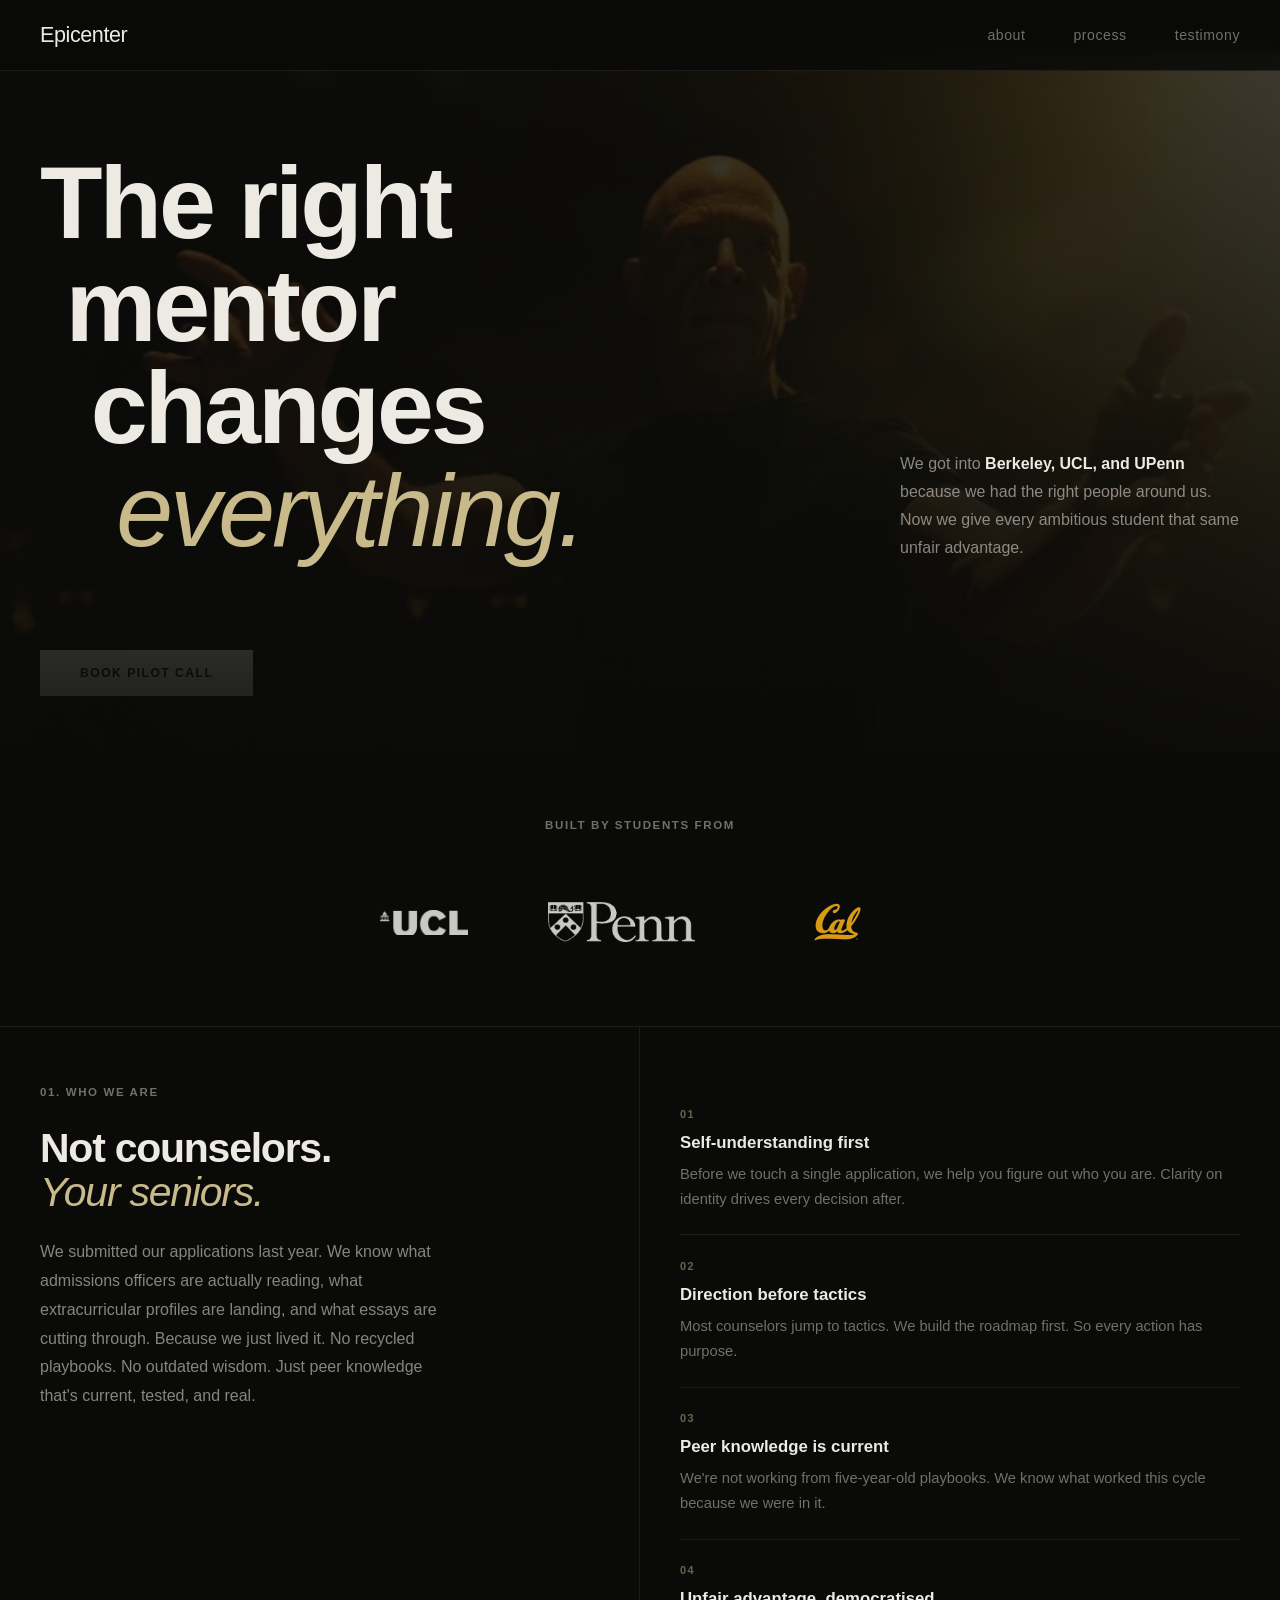
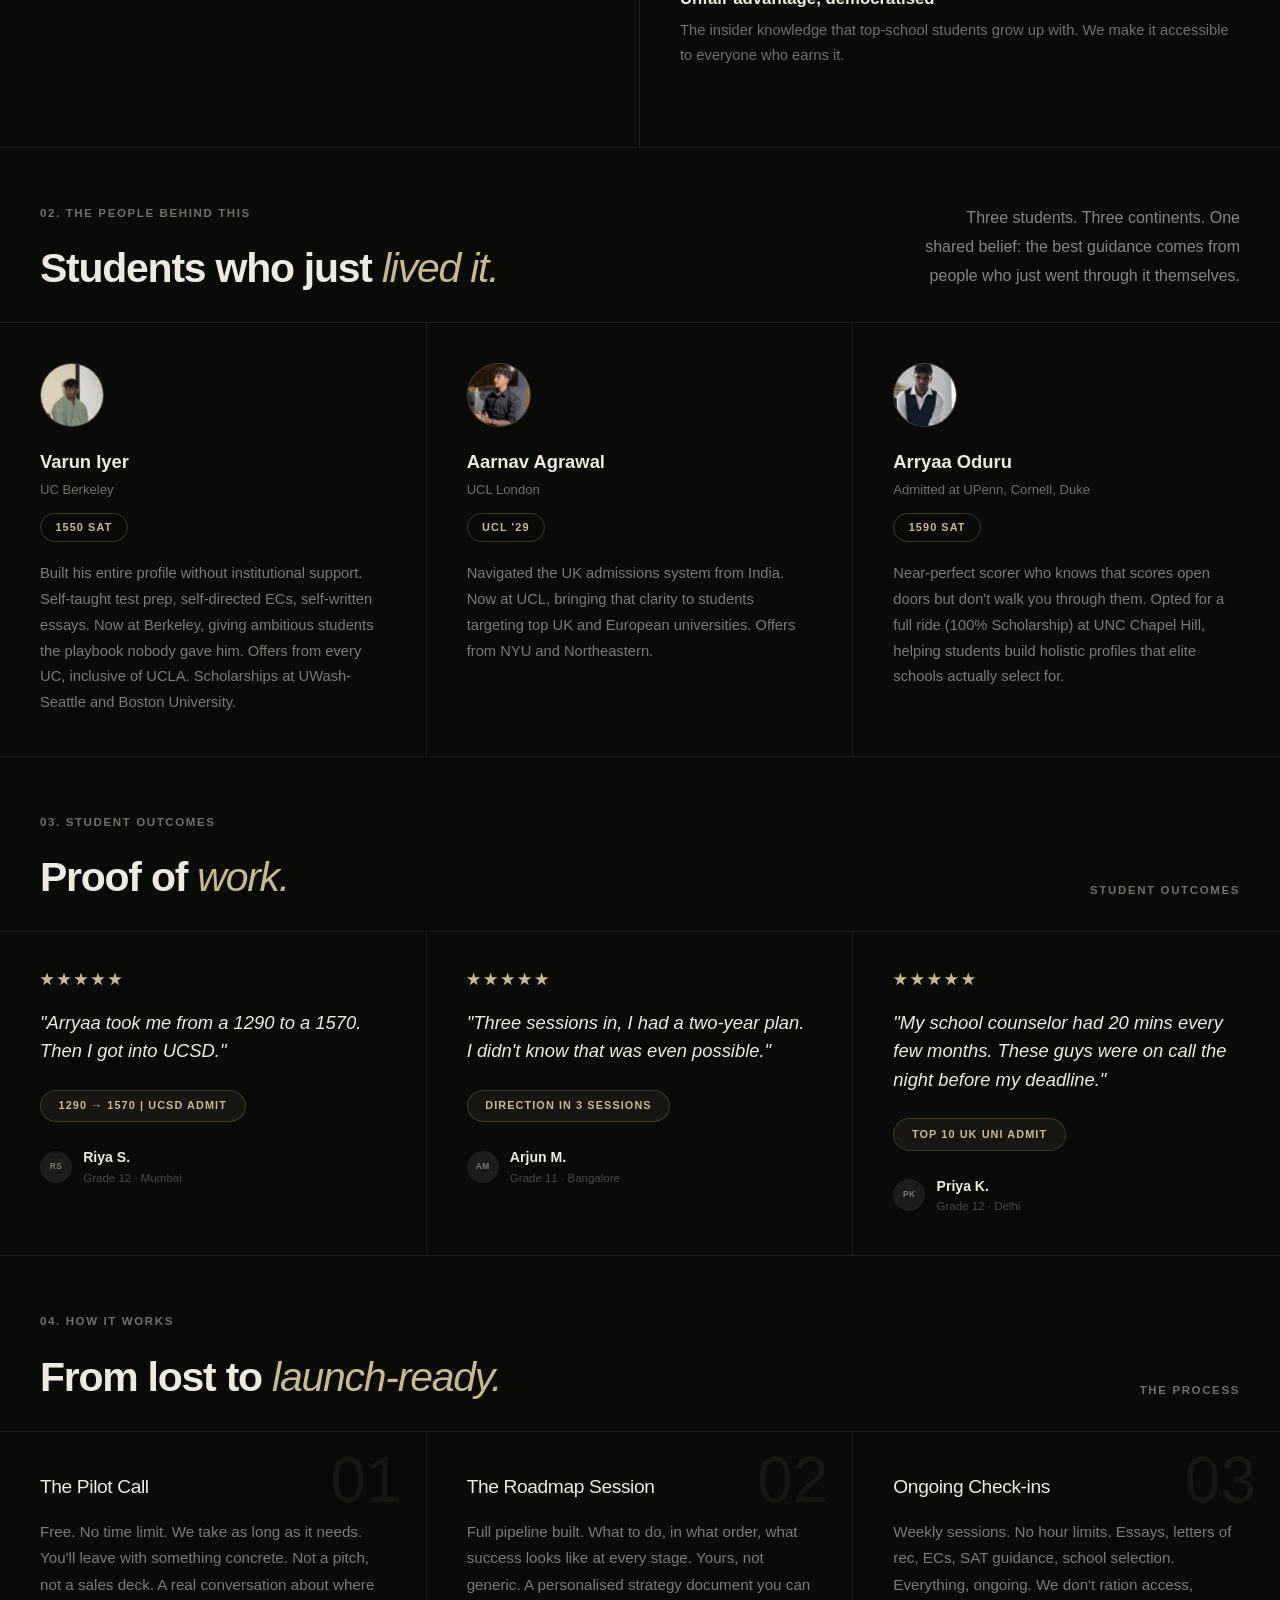
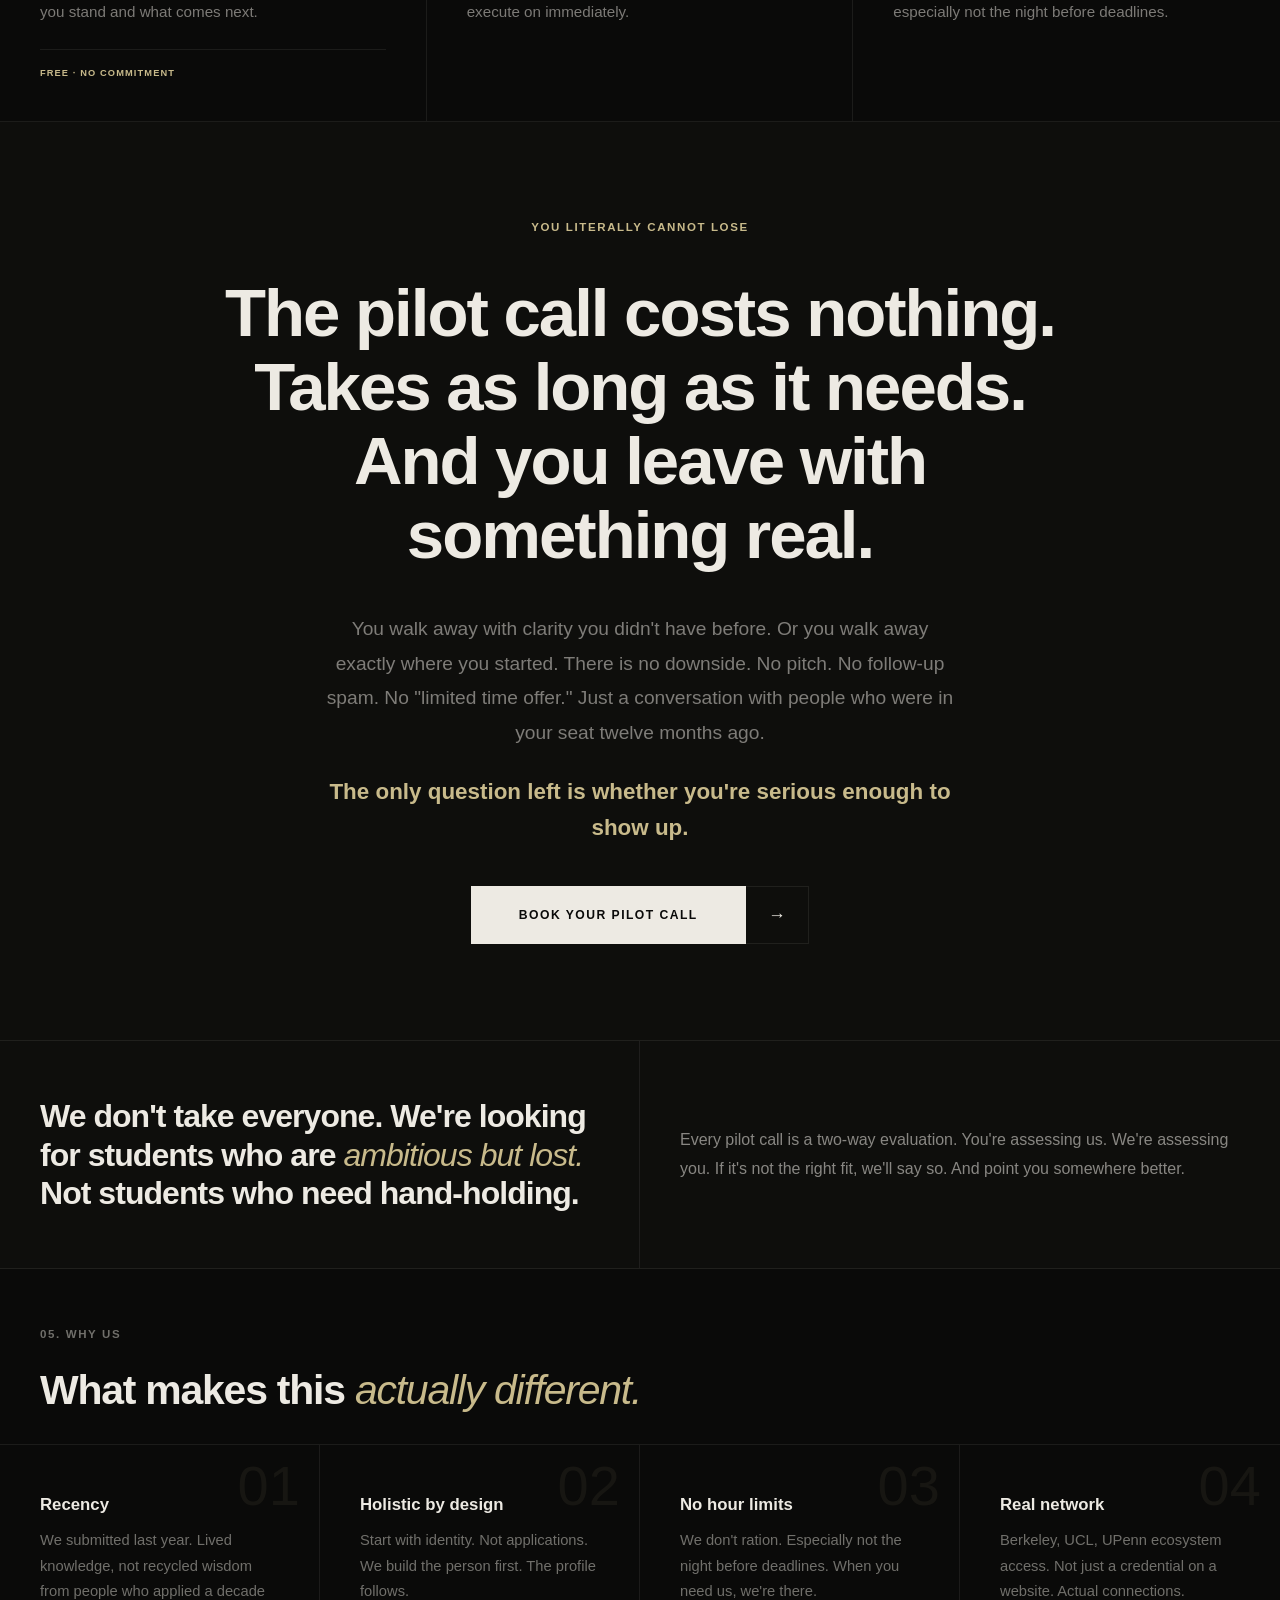
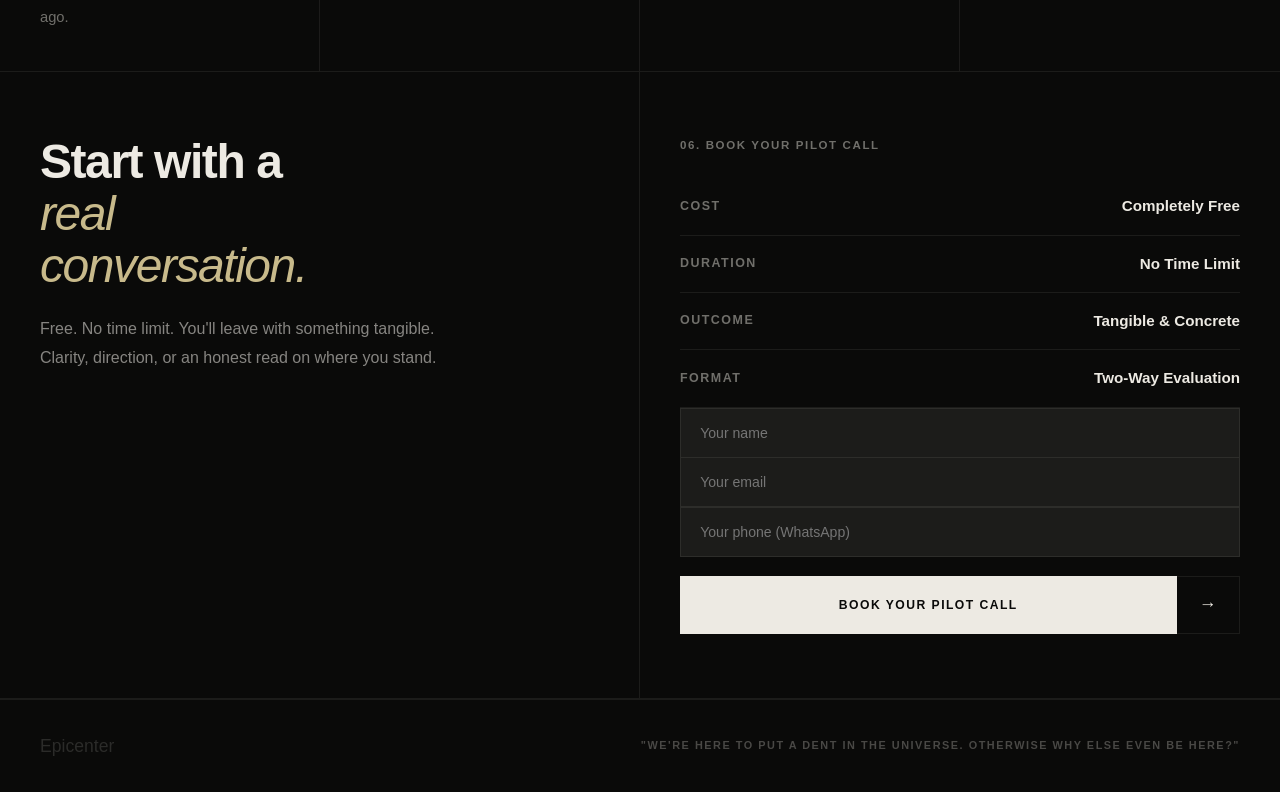
==== commit f6ee079e: "Add mid-hero CTA for booking pilot call" ====
--- a/index.html
+++ b/index.html
@@ -915,6 +915,14 @@
       </p>
     </div>
   </div>
+
+<!-- MID-HERO CTA -->
+    <div style="margin-top: 2.5rem; display: flex; align-items: center; gap: 0;">
+      <a href="#pilotForm" onclick="document.getElementById('pilotForm').scrollIntoView({behavior:'smooth'}); return false;">
+        <button class="cta-btn" style="padding: 1rem 2.5rem;">BOOK PILOT CALL</button>
+      </a>
+    </div>
+  
 </section>
 
 <!-- UNIVERSITIES -->
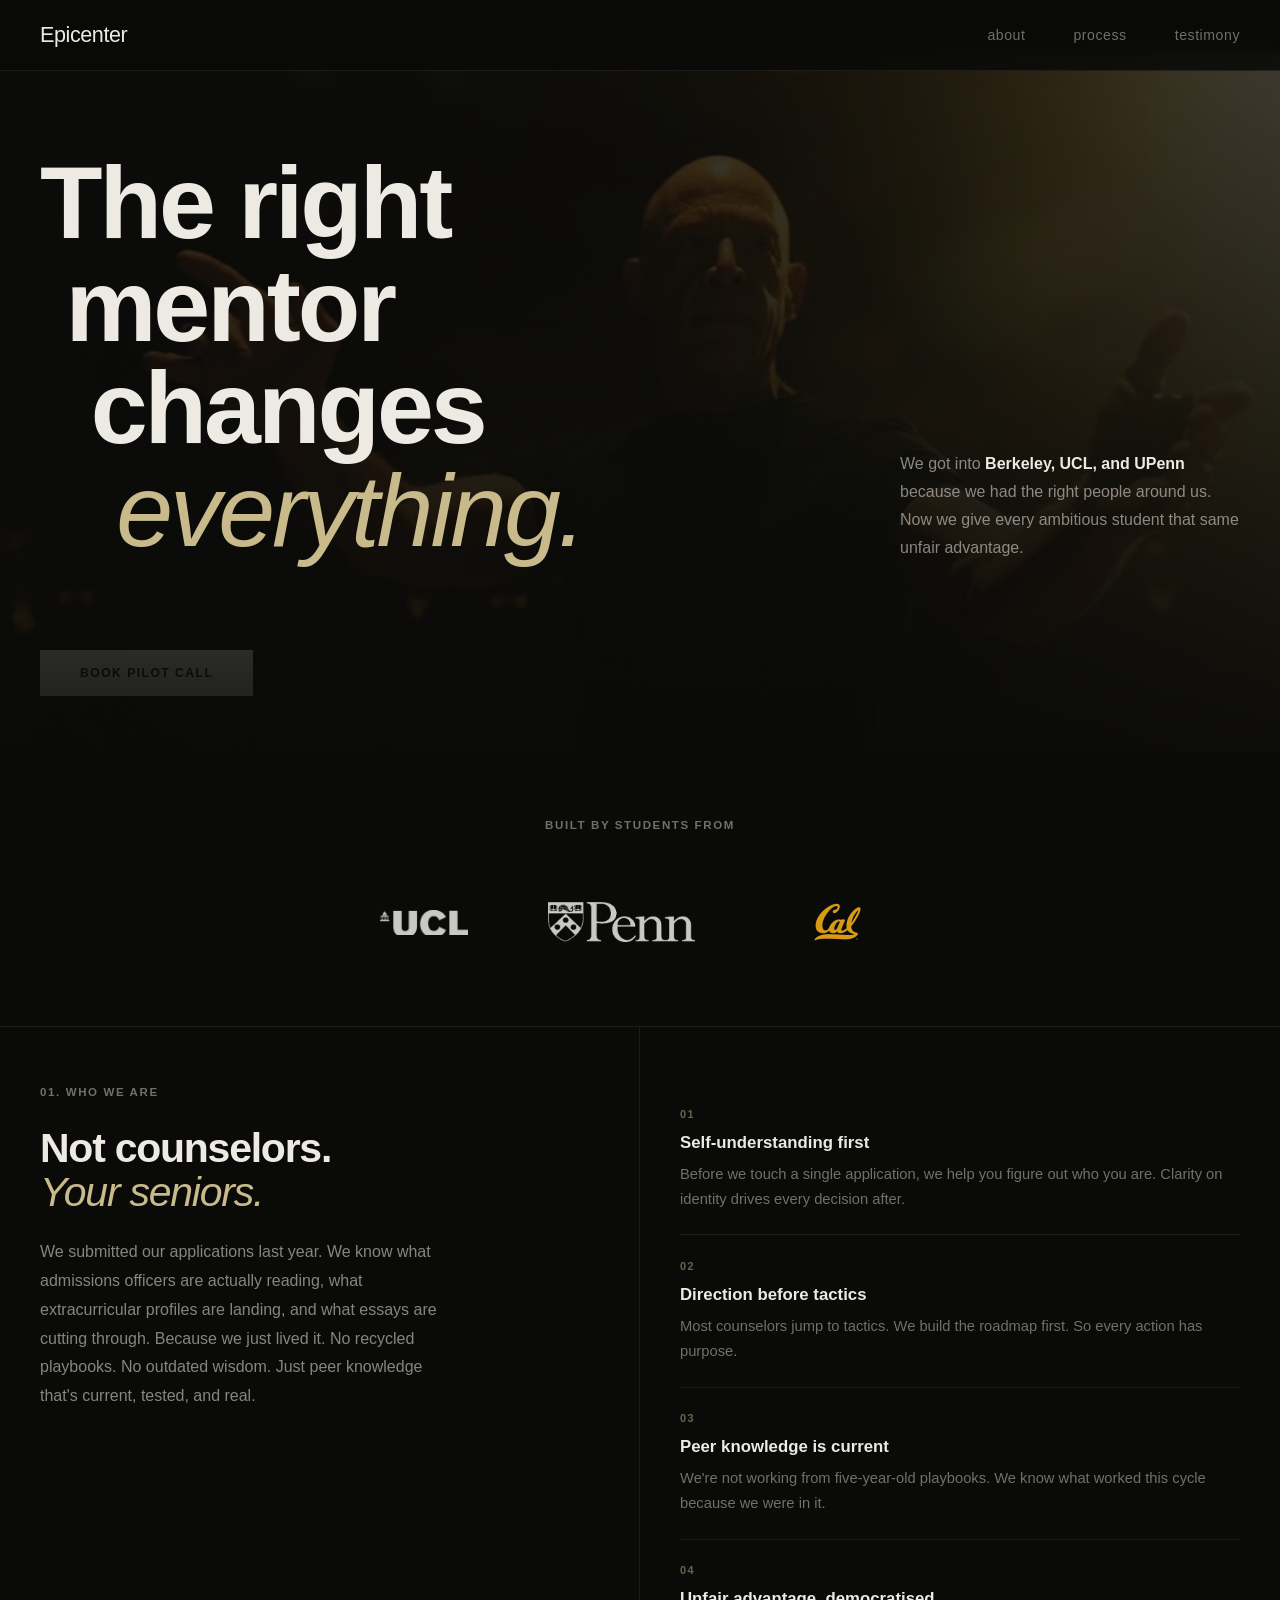
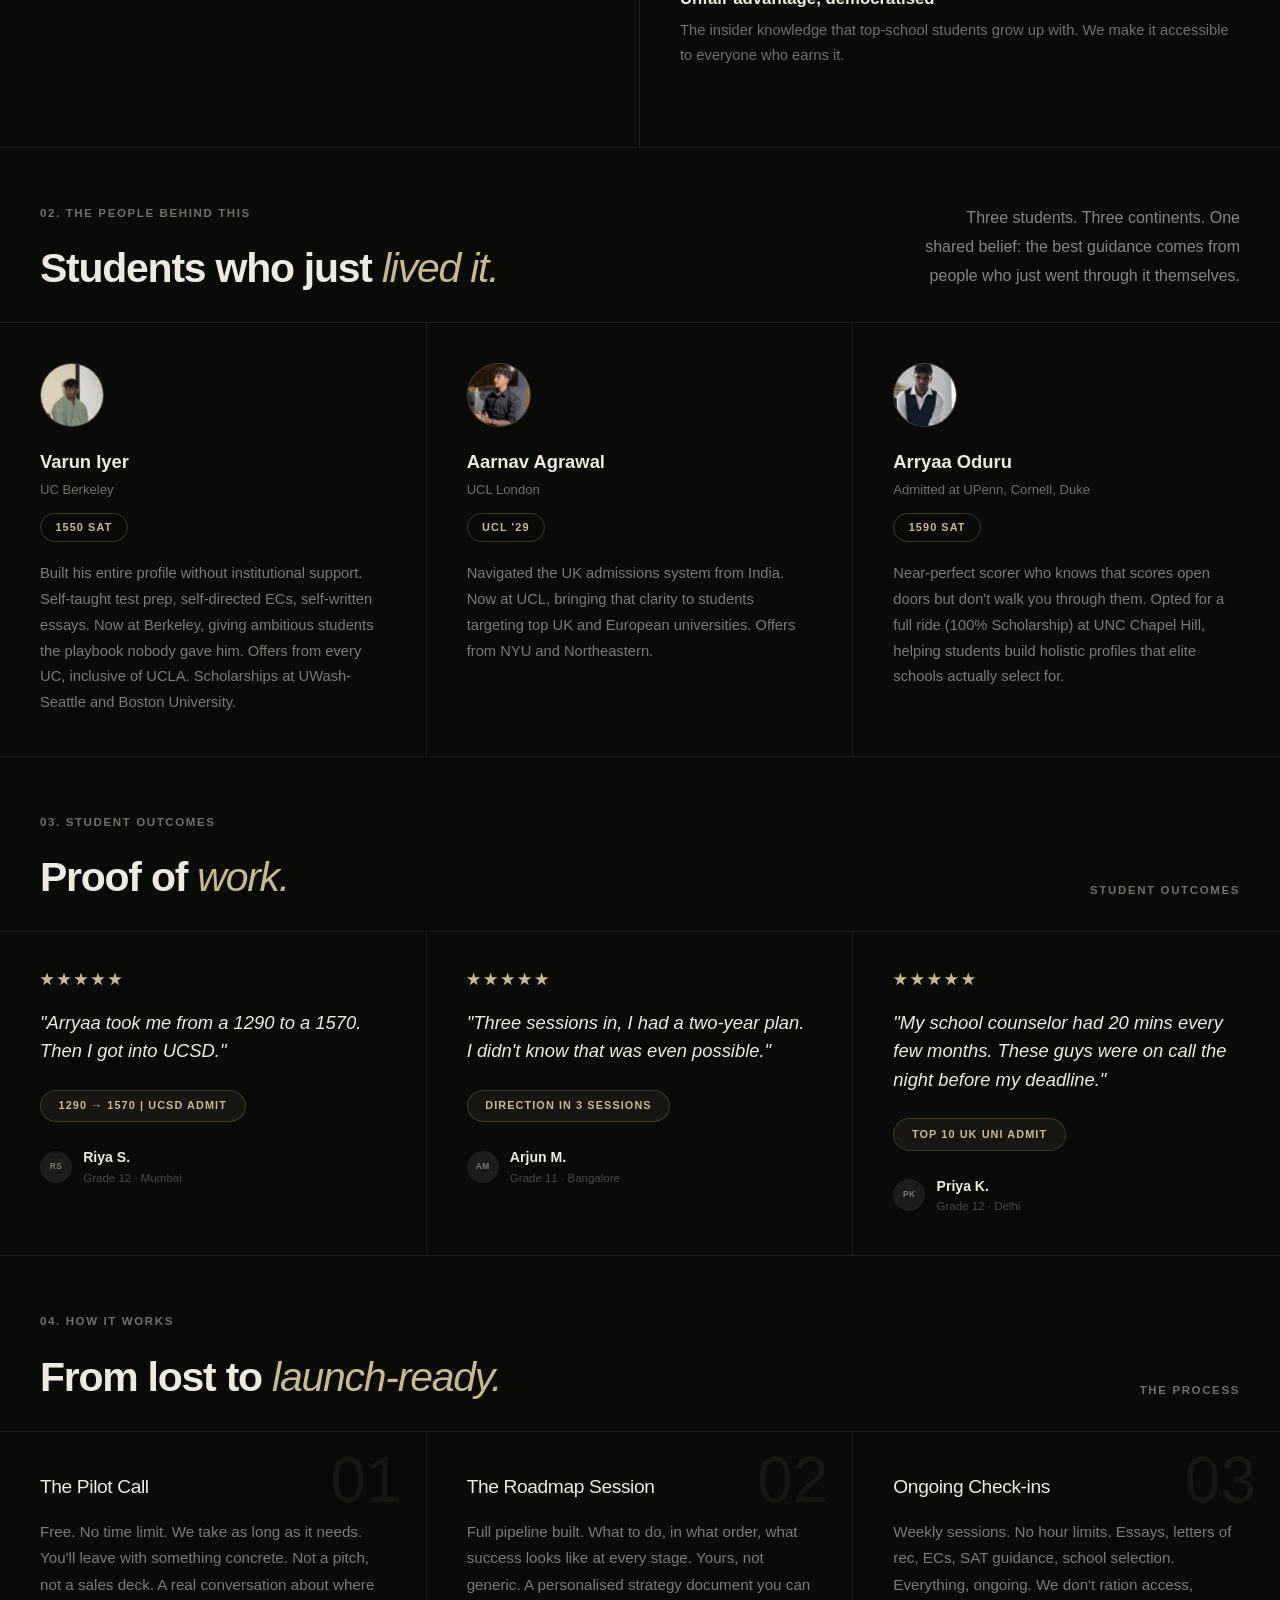
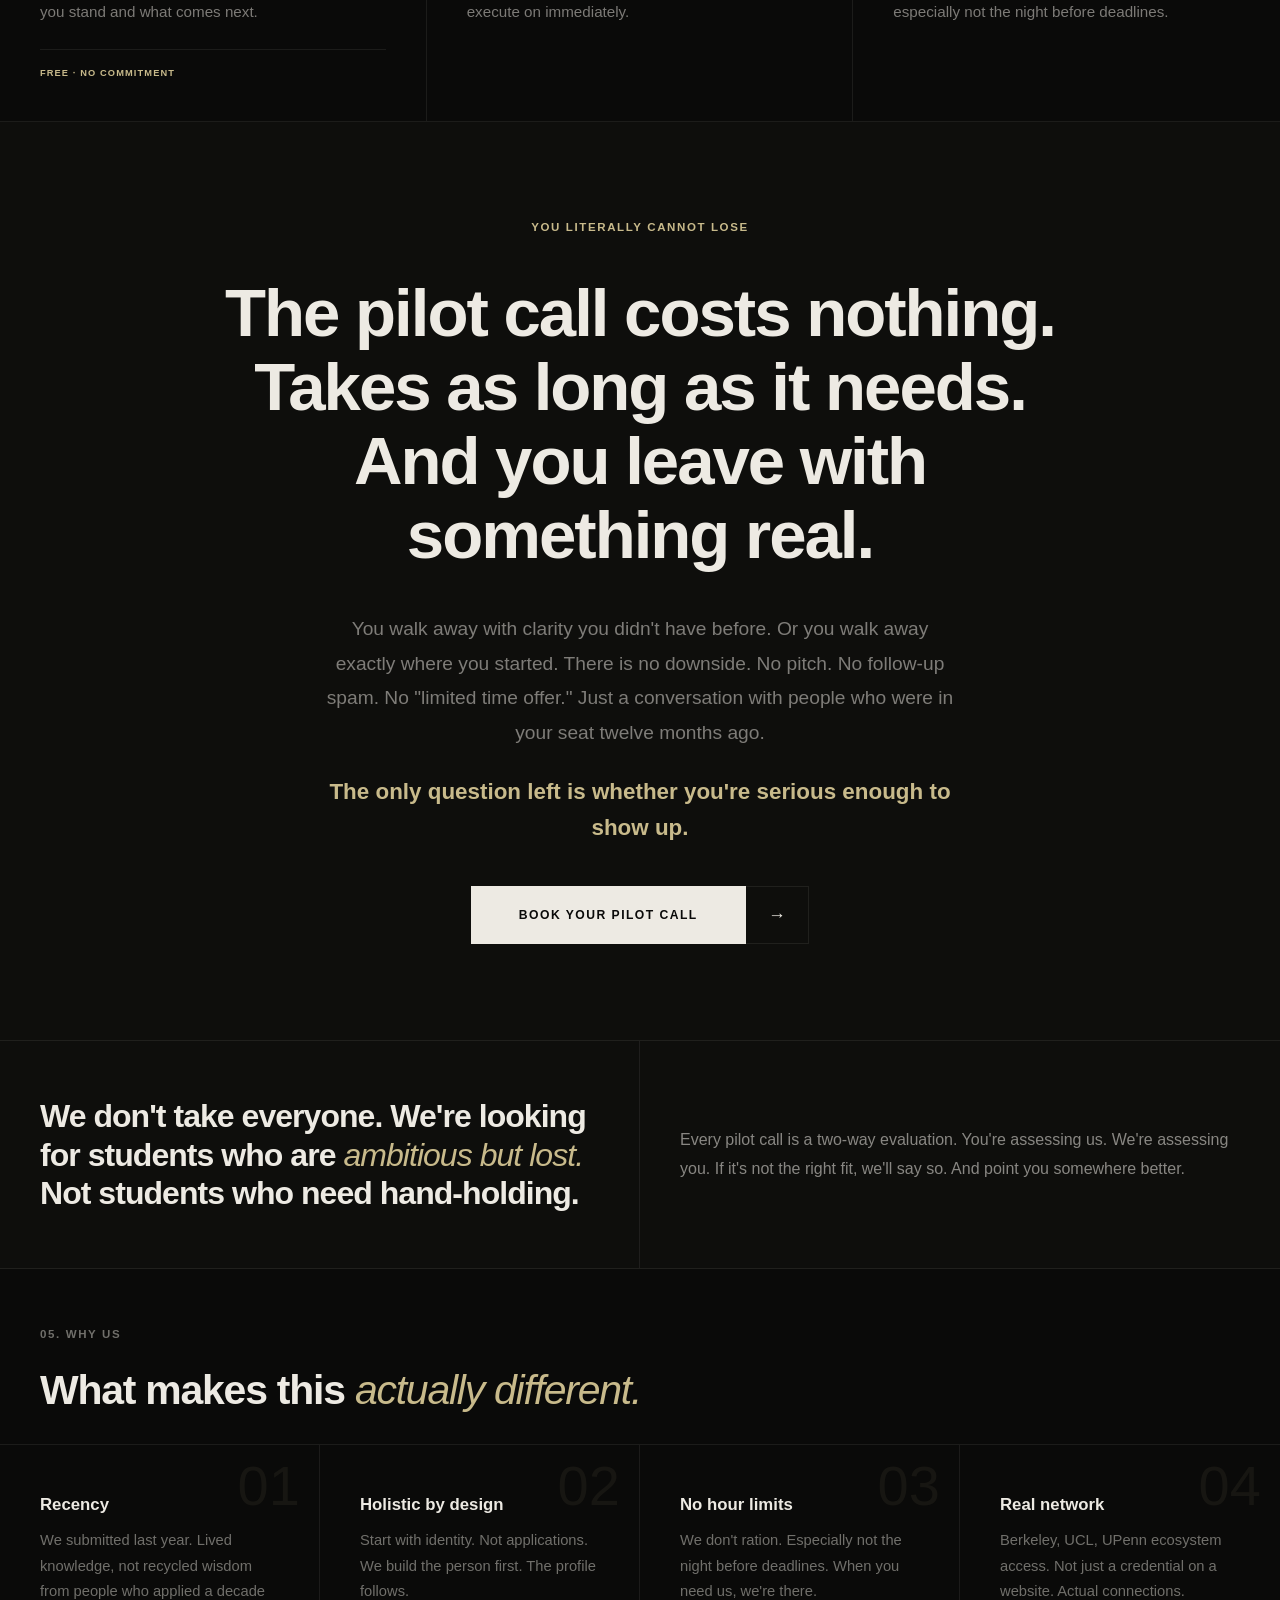
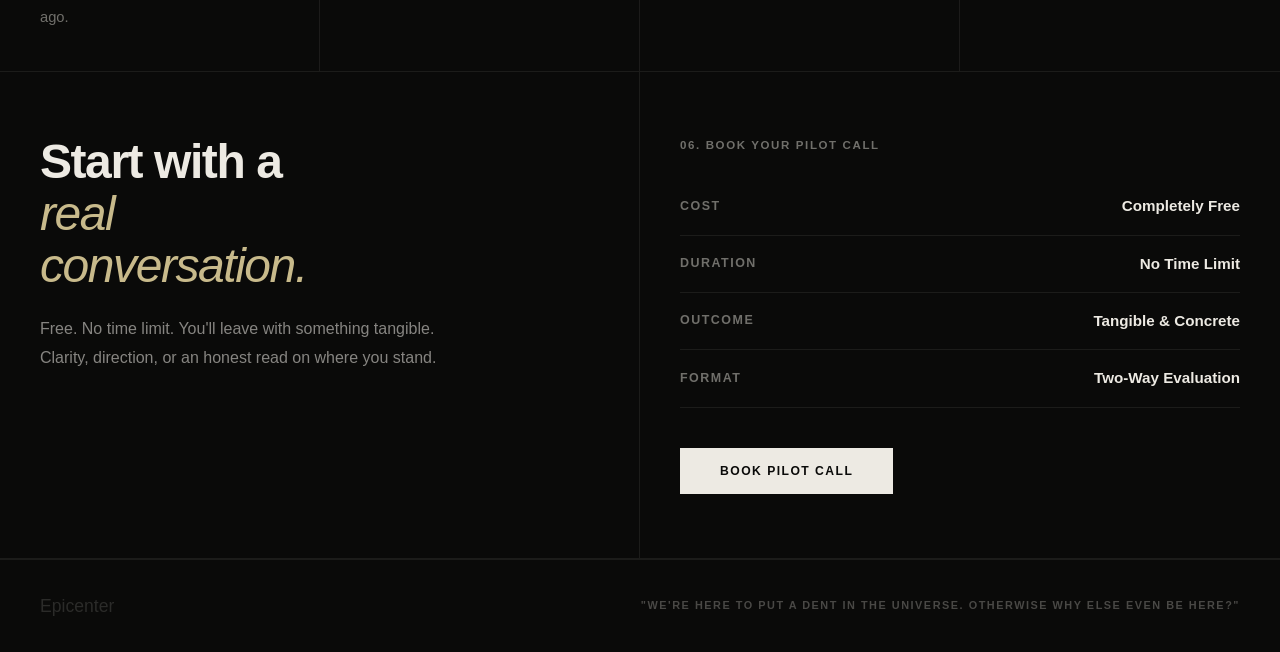
==== commit 9ae4a08f: "Remove pilot form and add scroll button Removed pilot booking form and added a button to scroll to t" ====
--- a/index.html
+++ b/index.html
@@ -1165,18 +1165,11 @@
         <span class="kv-key">Format</span>
         <span class="kv-value">Two-Way Evaluation</span>
       </div>
-    </div>
-    <form id="pilotForm" action="https://formspree.io/f/mrevavlb" method="POST" style="display:flex; flex-direction:column; gap:0;">
-      <input type="text" name="name" placeholder="Your name" required style="width: 100%; padding: 1rem 1.2rem; background: var(--surface-3); border: 0.5px solid var(--divider); color: var(--cream); font-family: var(--sans); font-size: 0.88rem; outline: none; margin-bottom: -0.5px;">
-      <input type="email" name="email" placeholder="Your email" required style="width: 100%; padding: 1rem 1.2rem; background: var(--surface-3); border: 0.5px solid var(--divider); color: var(--cream); font-family: var(--sans); font-size: 0.88rem; outline: none; margin-bottom: -0.5px;">
-      <input type="tel" name="phone" placeholder="Your phone (WhatsApp)" style="width: 100%; padding: 1rem 1.2rem; background: var(--surface-3); border: 0.5px solid var(--divider); color: var(--cream); font-family: var(--sans); font-size: 0.88rem; outline: none;">
-      <div style="display: flex; margin-top: 1.2rem;">
-        <button type="submit" class="cta-btn">BOOK YOUR PILOT CALL</button>
-        <button type="button" class="cta-arrow" onclick="document.getElementById('pilotForm').requestSubmit()">→</button>
-      </div>
-      <p id="formMsg" style="display:none; margin-top:1rem; font-size:0.82rem; color:var(--gold); letter-spacing:0.04em;"></p>
-    </form>
-  </div>
+     <div style="margin-top: 2.5rem; display: flex; align-items: center; gap: 0;">
+      <a href="#pilotForm" onclick="document.getElementById('pilotForm').scrollIntoView({behavior:'smooth'}); return false;">
+        <button class="cta-btn" style="padding: 1rem 2.5rem;">BOOK PILOT CALL</button>
+      </a>
+    </div>
 </section>
 
 <!-- FOOTER -->
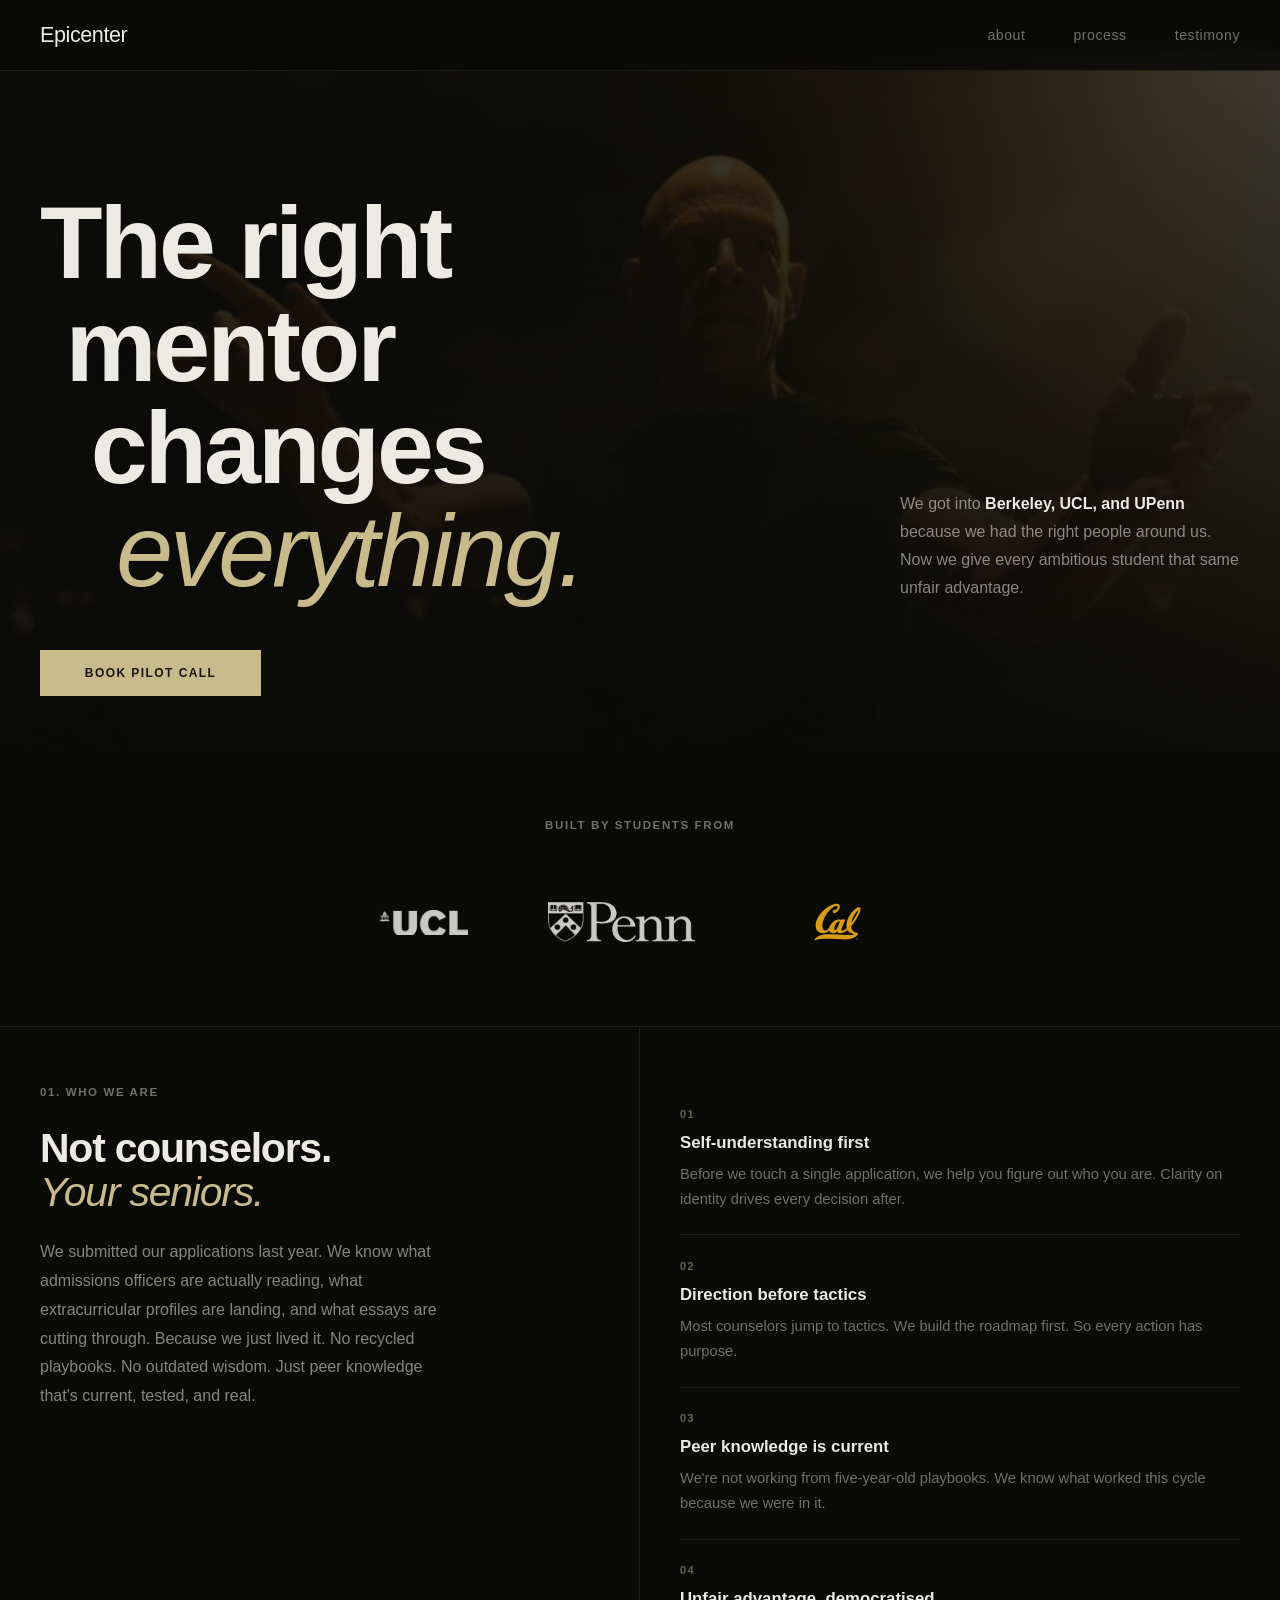
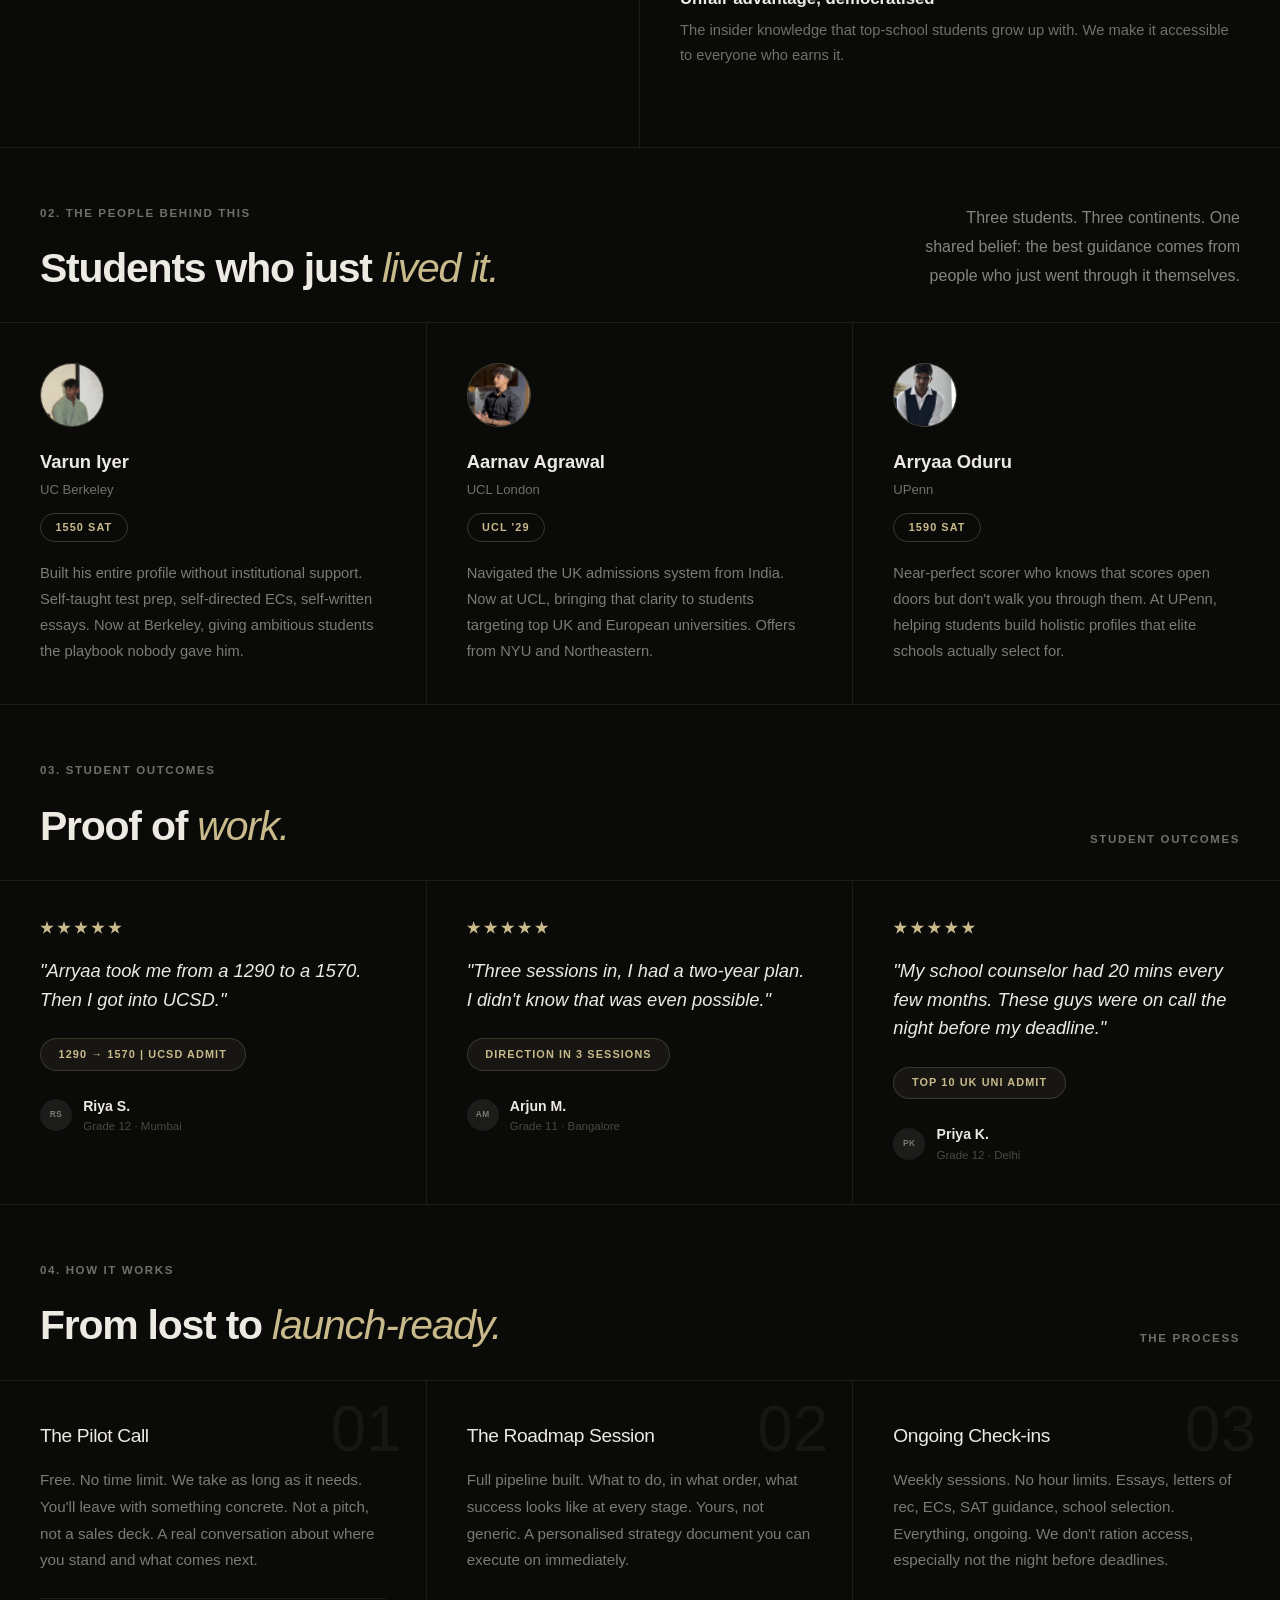
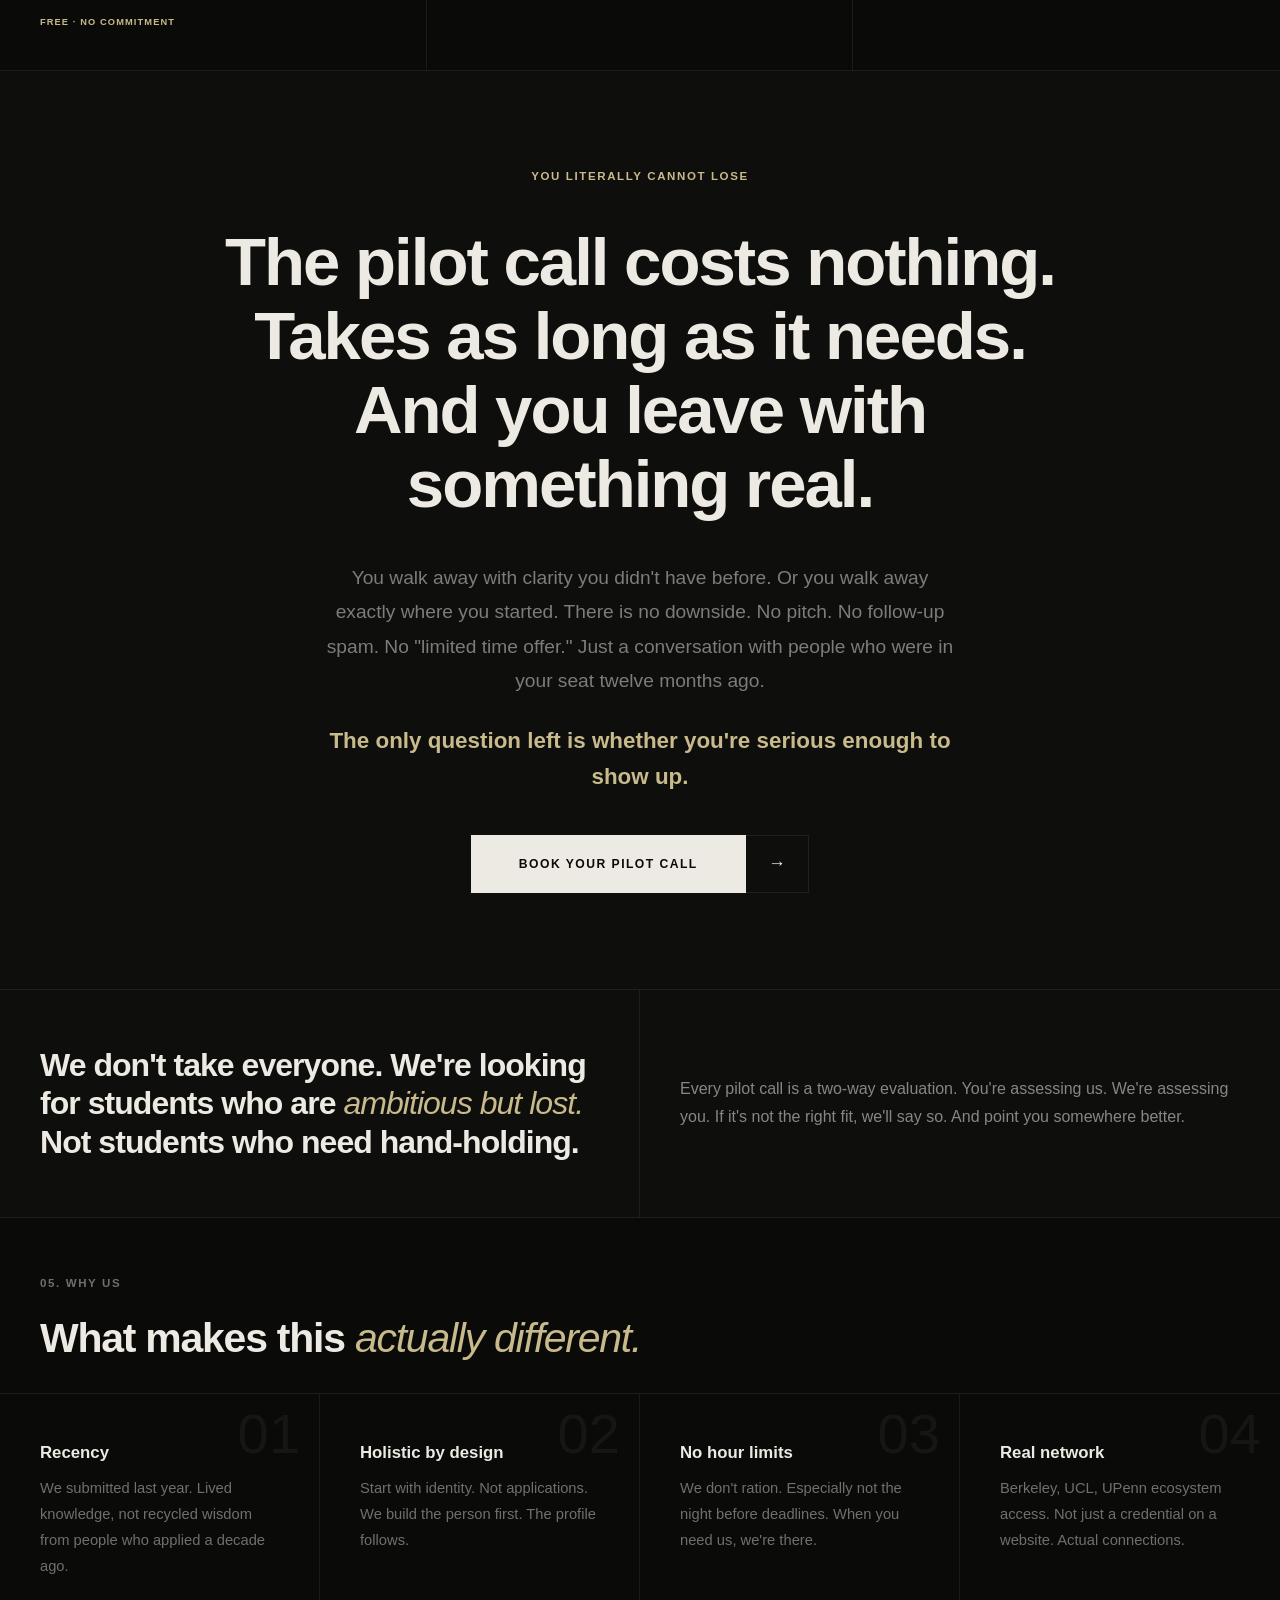
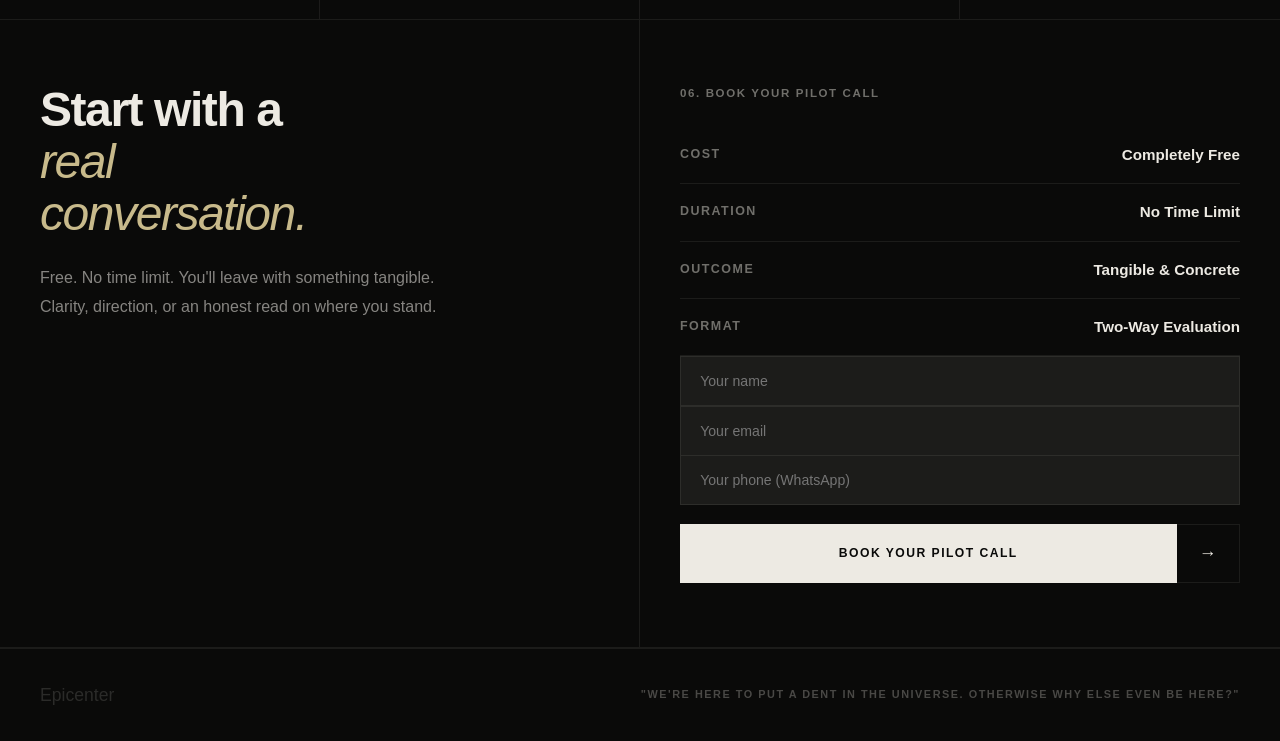
==== commit 44b915eb: "Update print statement from 'Hello' to 'Goodbye'" ====
--- a/index.html
+++ b/index.html
@@ -914,15 +914,10 @@
         We got into <strong>Berkeley, UCL, and UPenn</strong> because we had the right people around us. Now we give every ambitious student that same unfair advantage.
       </p>
     </div>
-  </div>
-
-<!-- MID-HERO CTA -->
-    <div style="margin-top: 2.5rem; display: flex; align-items: center; gap: 0;">
-      <a href="#pilotForm" onclick="document.getElementById('pilotForm').scrollIntoView({behavior:'smooth'}); return false;">
-        <button class="cta-btn" style="padding: 1rem 2.5rem;">BOOK PILOT CALL</button>
-      </a>
-    </div>
-  
+    <div style="margin-top: 2.5rem;">
+      <button onclick="document.getElementById('pilotForm').scrollIntoView({behavior:'smooth'})" style="background: var(--gold); color: #1a1510; font-family: var(--sans); font-size: 0.75rem; font-weight: 800; letter-spacing: 0.12em; text-transform: uppercase; padding: 1rem 2.8rem; border: none; cursor: pointer; transition: background 0.2s;">BOOK PILOT CALL</button>
+    </div>
+  </div>
 </section>
 
 <!-- UNIVERSITIES -->
@@ -981,7 +976,7 @@
       <div class="founder-name">Varun Iyer</div>
       <div class="founder-school">UC Berkeley</div>
       <div class="founder-pill">1550 SAT</div>
-      <p class="founder-bio">Built his entire profile without institutional support. Self-taught test prep, self-directed ECs, self-written essays. Now at Berkeley, giving ambitious students the playbook nobody gave him. Offers from every UC, inclusive of UCLA. Scholarships at UWash-Seattle and Boston University.</p>
+      <p class="founder-bio">Built his entire profile without institutional support. Self-taught test prep, self-directed ECs, self-written essays. Now at Berkeley, giving ambitious students the playbook nobody gave him.</p>
     </div>
     <div class="founder-card">
       <div class="founder-avatar"><img src="[data-uri]" alt="Aarnav Agrawal"></div>
@@ -993,9 +988,9 @@
     <div class="founder-card">
       <div class="founder-avatar"><img src="[data-uri]" alt="Arryaa Oduru"></div>
       <div class="founder-name">Arryaa Oduru</div>
-      <div class="founder-school">Admitted at UPenn, Cornell, Duke</div>
+      <div class="founder-school">UPenn</div>
       <div class="founder-pill">1590 SAT</div>
-      <p class="founder-bio">Near-perfect scorer who knows that scores open doors but don't walk you through them. Opted for a full ride (100% Scholarship) at UNC Chapel Hill, helping students build holistic profiles that elite schools actually select for.</p>
+      <p class="founder-bio">Near-perfect scorer who knows that scores open doors but don't walk you through them. At UPenn, helping students build holistic profiles that elite schools actually select for.</p>
     </div>
   </div>
 </section>
@@ -1165,11 +1160,18 @@
         <span class="kv-key">Format</span>
         <span class="kv-value">Two-Way Evaluation</span>
       </div>
-     <div style="margin-top: 2.5rem; display: flex; align-items: center; gap: 0;">
-      <a href="#pilotForm" onclick="document.getElementById('pilotForm').scrollIntoView({behavior:'smooth'}); return false;">
-        <button class="cta-btn" style="padding: 1rem 2.5rem;">BOOK PILOT CALL</button>
-      </a>
-    </div>
+    </div>
+    <form id="pilotForm" action="https://formspree.io/f/mrevavlb" method="POST" style="display:flex; flex-direction:column; gap:0;">
+      <input type="text" name="name" placeholder="Your name" required style="width: 100%; padding: 1rem 1.2rem; background: var(--surface-3); border: 0.5px solid var(--divider); color: var(--cream); font-family: var(--sans); font-size: 0.88rem; outline: none; margin-bottom: -0.5px;">
+      <input type="email" name="email" placeholder="Your email" required style="width: 100%; padding: 1rem 1.2rem; background: var(--surface-3); border: 0.5px solid var(--divider); color: var(--cream); font-family: var(--sans); font-size: 0.88rem; outline: none; margin-bottom: -0.5px;">
+      <input type="tel" name="phone" placeholder="Your phone (WhatsApp)" style="width: 100%; padding: 1rem 1.2rem; background: var(--surface-3); border: 0.5px solid var(--divider); color: var(--cream); font-family: var(--sans); font-size: 0.88rem; outline: none;">
+      <div style="display: flex; margin-top: 1.2rem;">
+        <button type="submit" class="cta-btn">BOOK YOUR PILOT CALL</button>
+        <button type="button" class="cta-arrow" onclick="document.getElementById('pilotForm').requestSubmit()">→</button>
+      </div>
+      <p id="formMsg" style="display:none; margin-top:1rem; font-size:0.82rem; color:var(--gold); letter-spacing:0.04em;"></p>
+    </form>
+  </div>
 </section>
 
 <!-- FOOTER -->
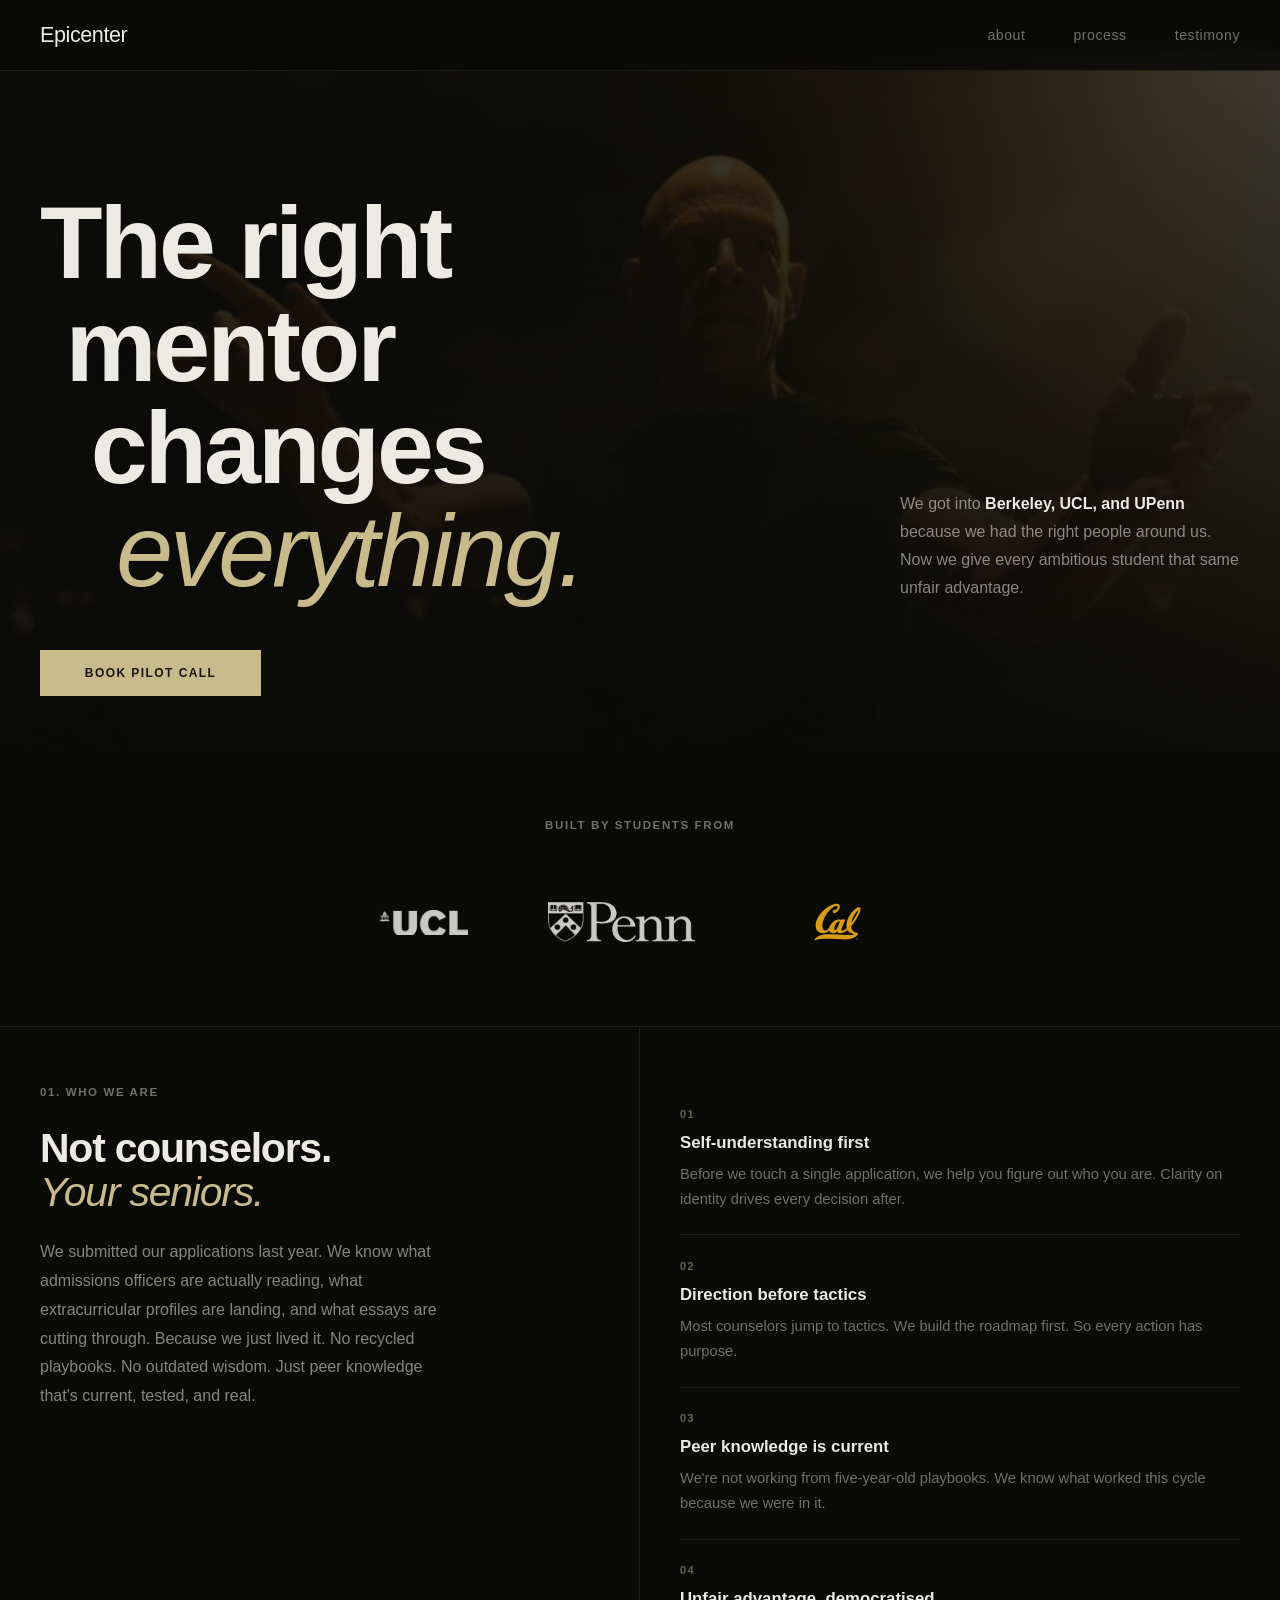
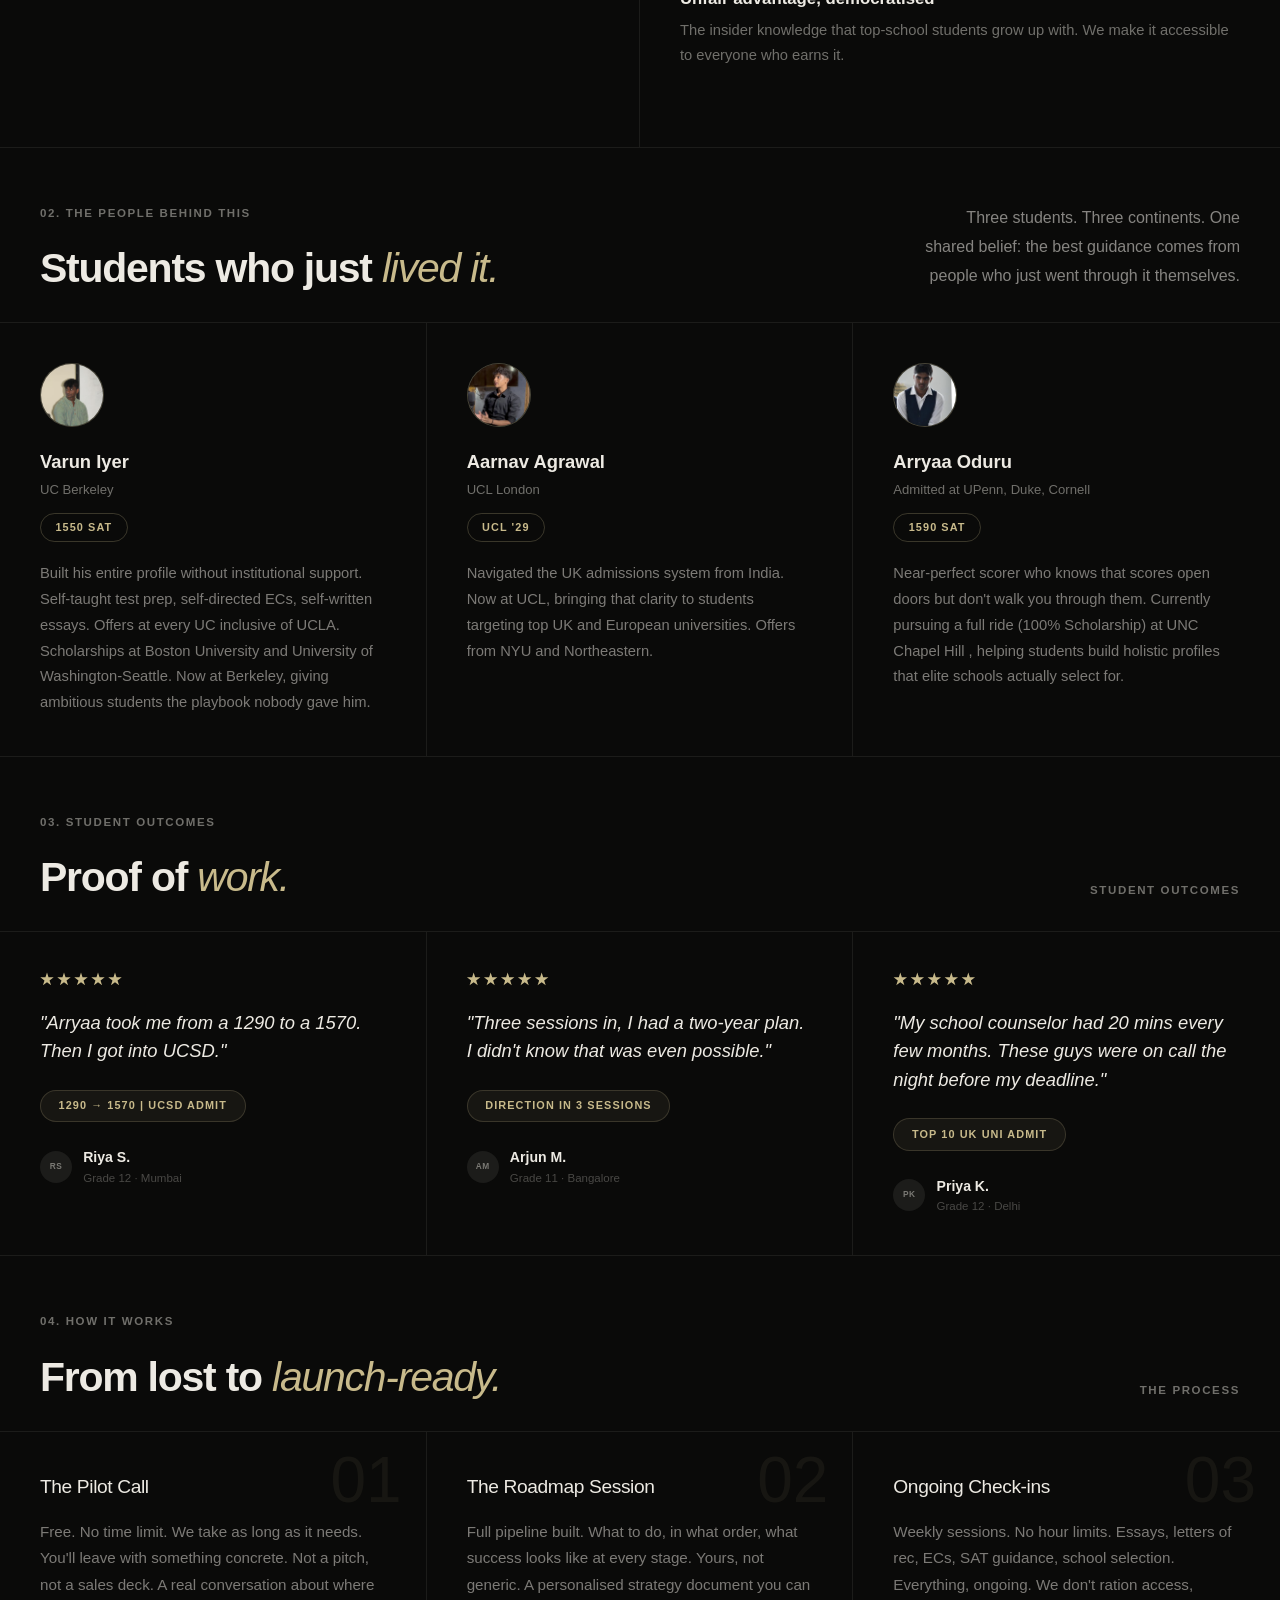
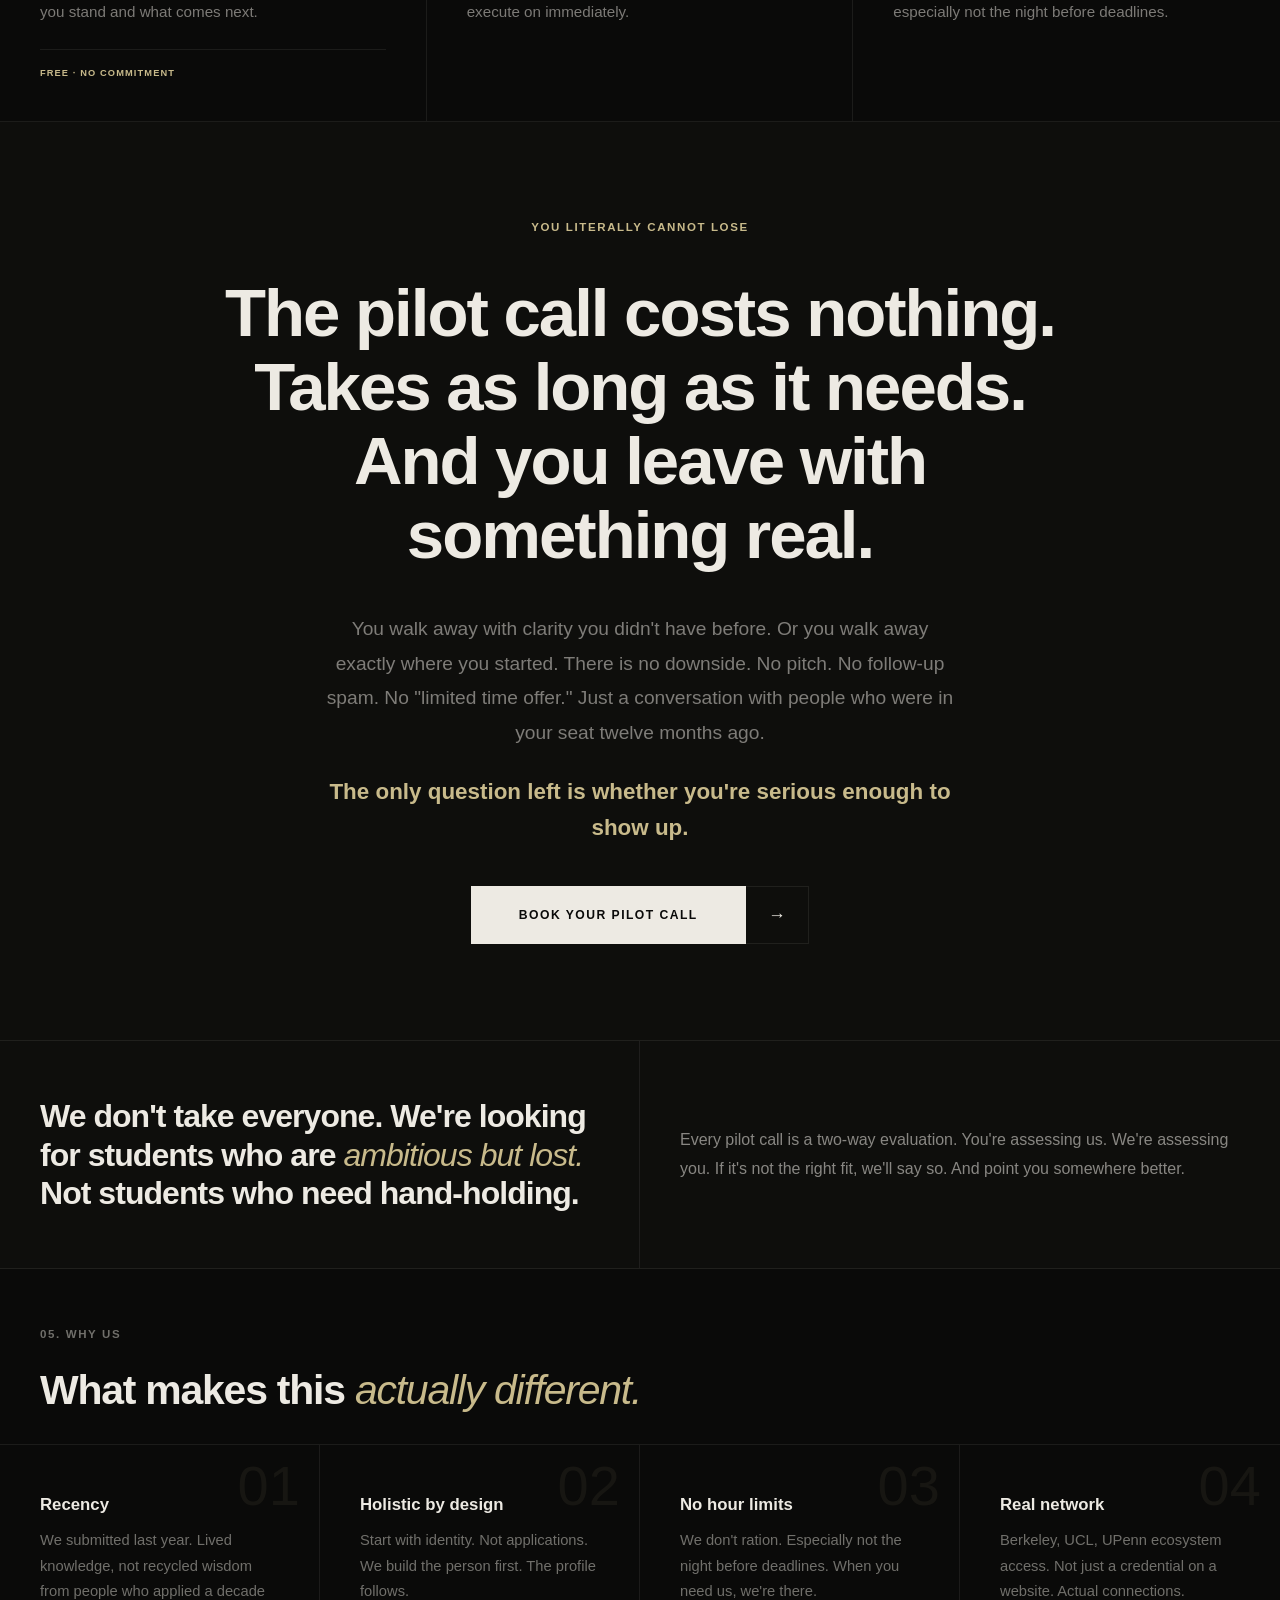
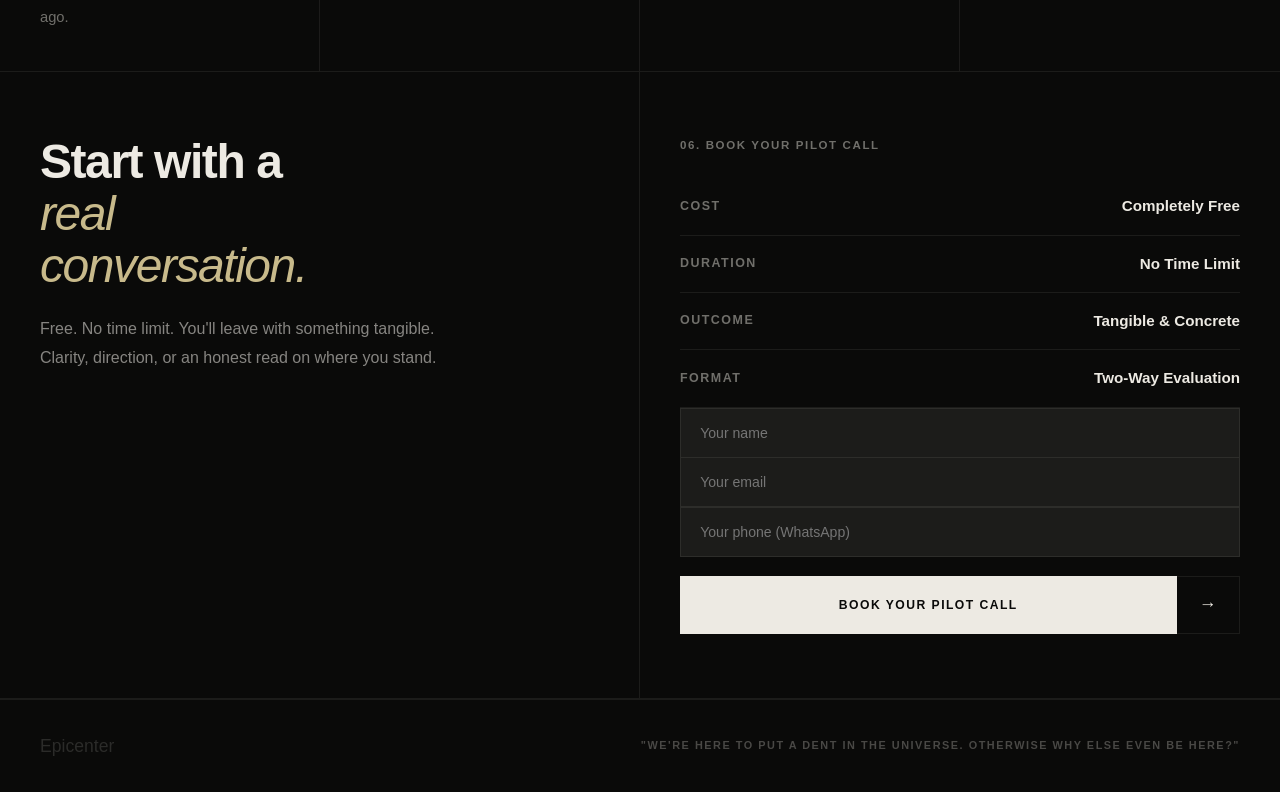
==== commit d14c2878: "Update print statement from 'Hello' to 'Goodbye'" ====
--- a/index.html
+++ b/index.html
@@ -976,7 +976,7 @@
       <div class="founder-name">Varun Iyer</div>
       <div class="founder-school">UC Berkeley</div>
       <div class="founder-pill">1550 SAT</div>
-      <p class="founder-bio">Built his entire profile without institutional support. Self-taught test prep, self-directed ECs, self-written essays. Now at Berkeley, giving ambitious students the playbook nobody gave him.</p>
+      <p class="founder-bio">Built his entire profile without institutional support. Self-taught test prep, self-directed ECs, self-written essays. Offers at every UC inclusive of UCLA. Scholarships at Boston University and University of Washington-Seattle. Now at Berkeley, giving ambitious students the playbook nobody gave him.</p>
     </div>
     <div class="founder-card">
       <div class="founder-avatar"><img src="[data-uri]" alt="Aarnav Agrawal"></div>
@@ -988,9 +988,10 @@
     <div class="founder-card">
       <div class="founder-avatar"><img src="[data-uri]" alt="Arryaa Oduru"></div>
       <div class="founder-name">Arryaa Oduru</div>
-      <div class="founder-school">UPenn</div>
+      <div class="founder-school">Admitted at UPenn, Duke, Cornell</div>
       <div class="founder-pill">1590 SAT</div>
-      <p class="founder-bio">Near-perfect scorer who knows that scores open doors but don't walk you through them. At UPenn, helping students build holistic profiles that elite schools actually select for.</p>
+      <p class="founder-bio">Near-perfect scorer who knows that scores open doors but don't walk you through them. Currently pursuing a full ride (100% Scholarship) at UNC Chapel Hill
+      , helping students build holistic profiles that elite schools actually select for.</p>
     </div>
   </div>
 </section>
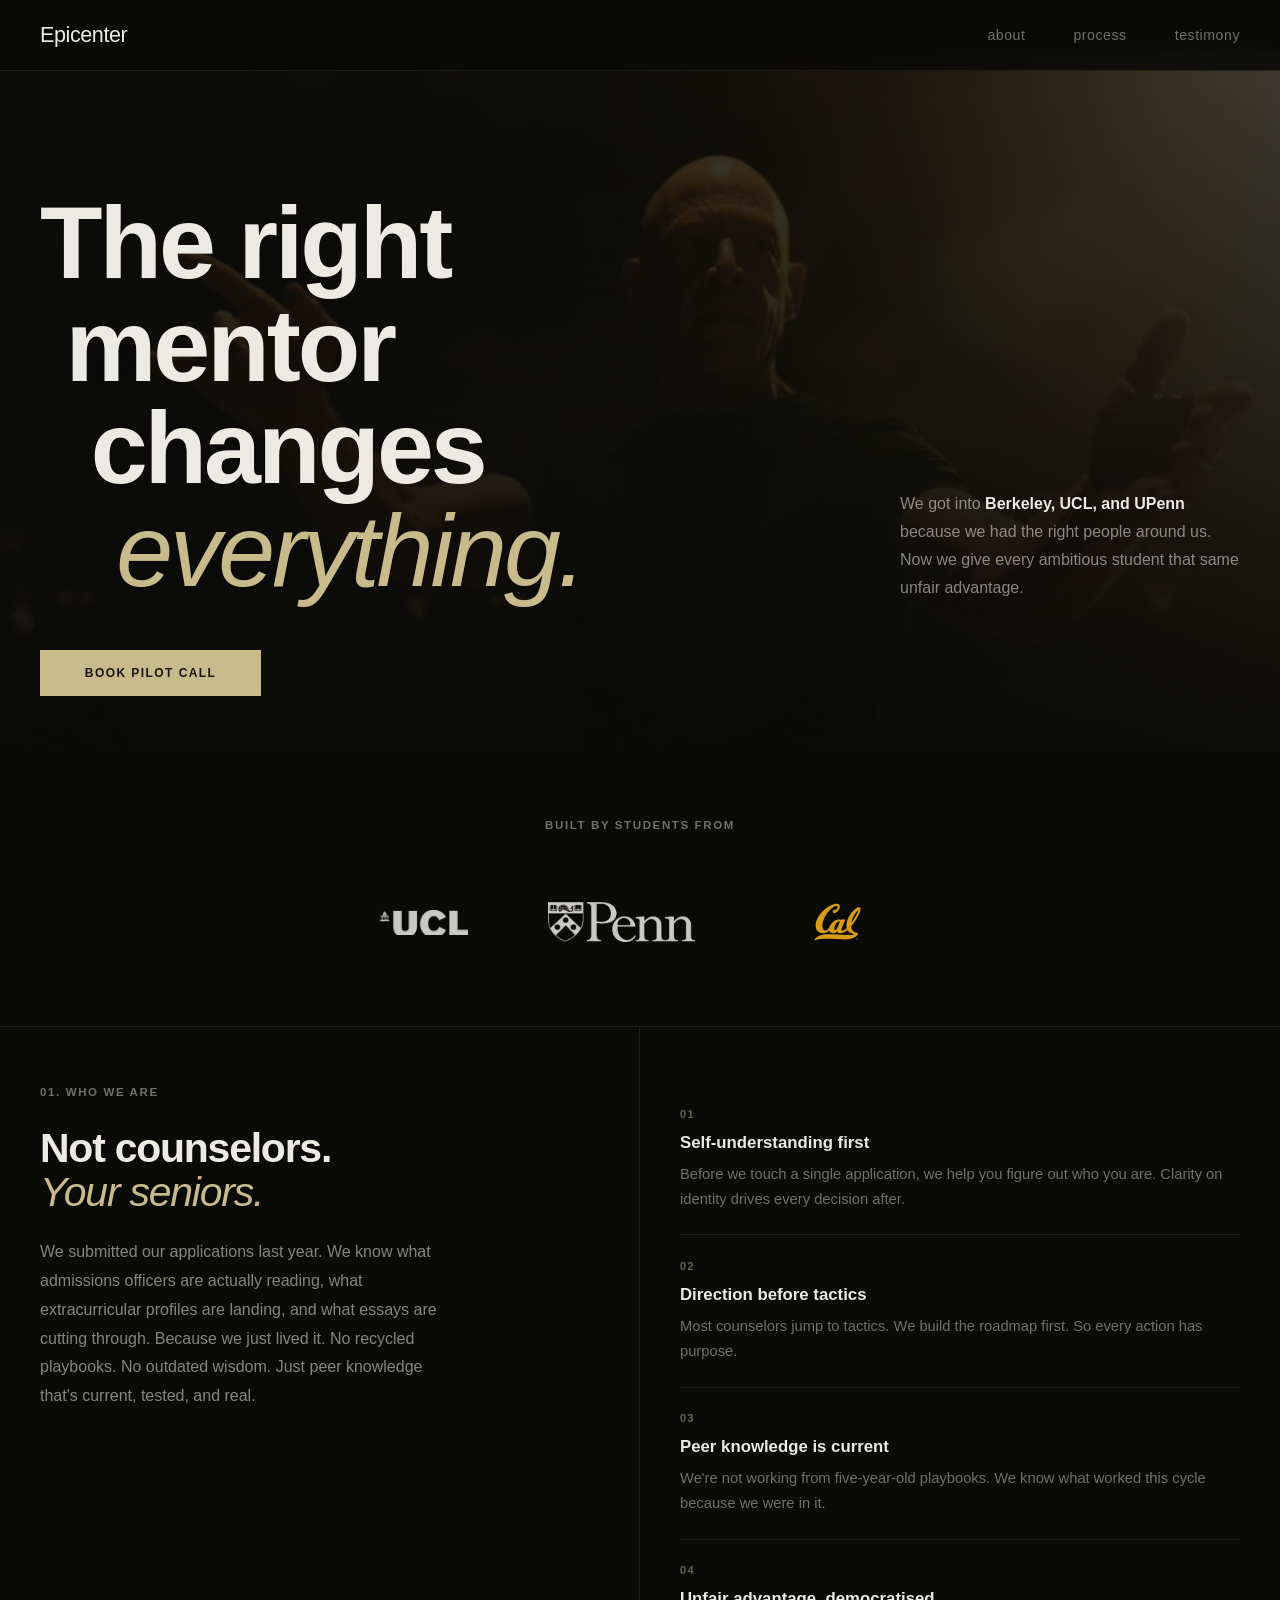
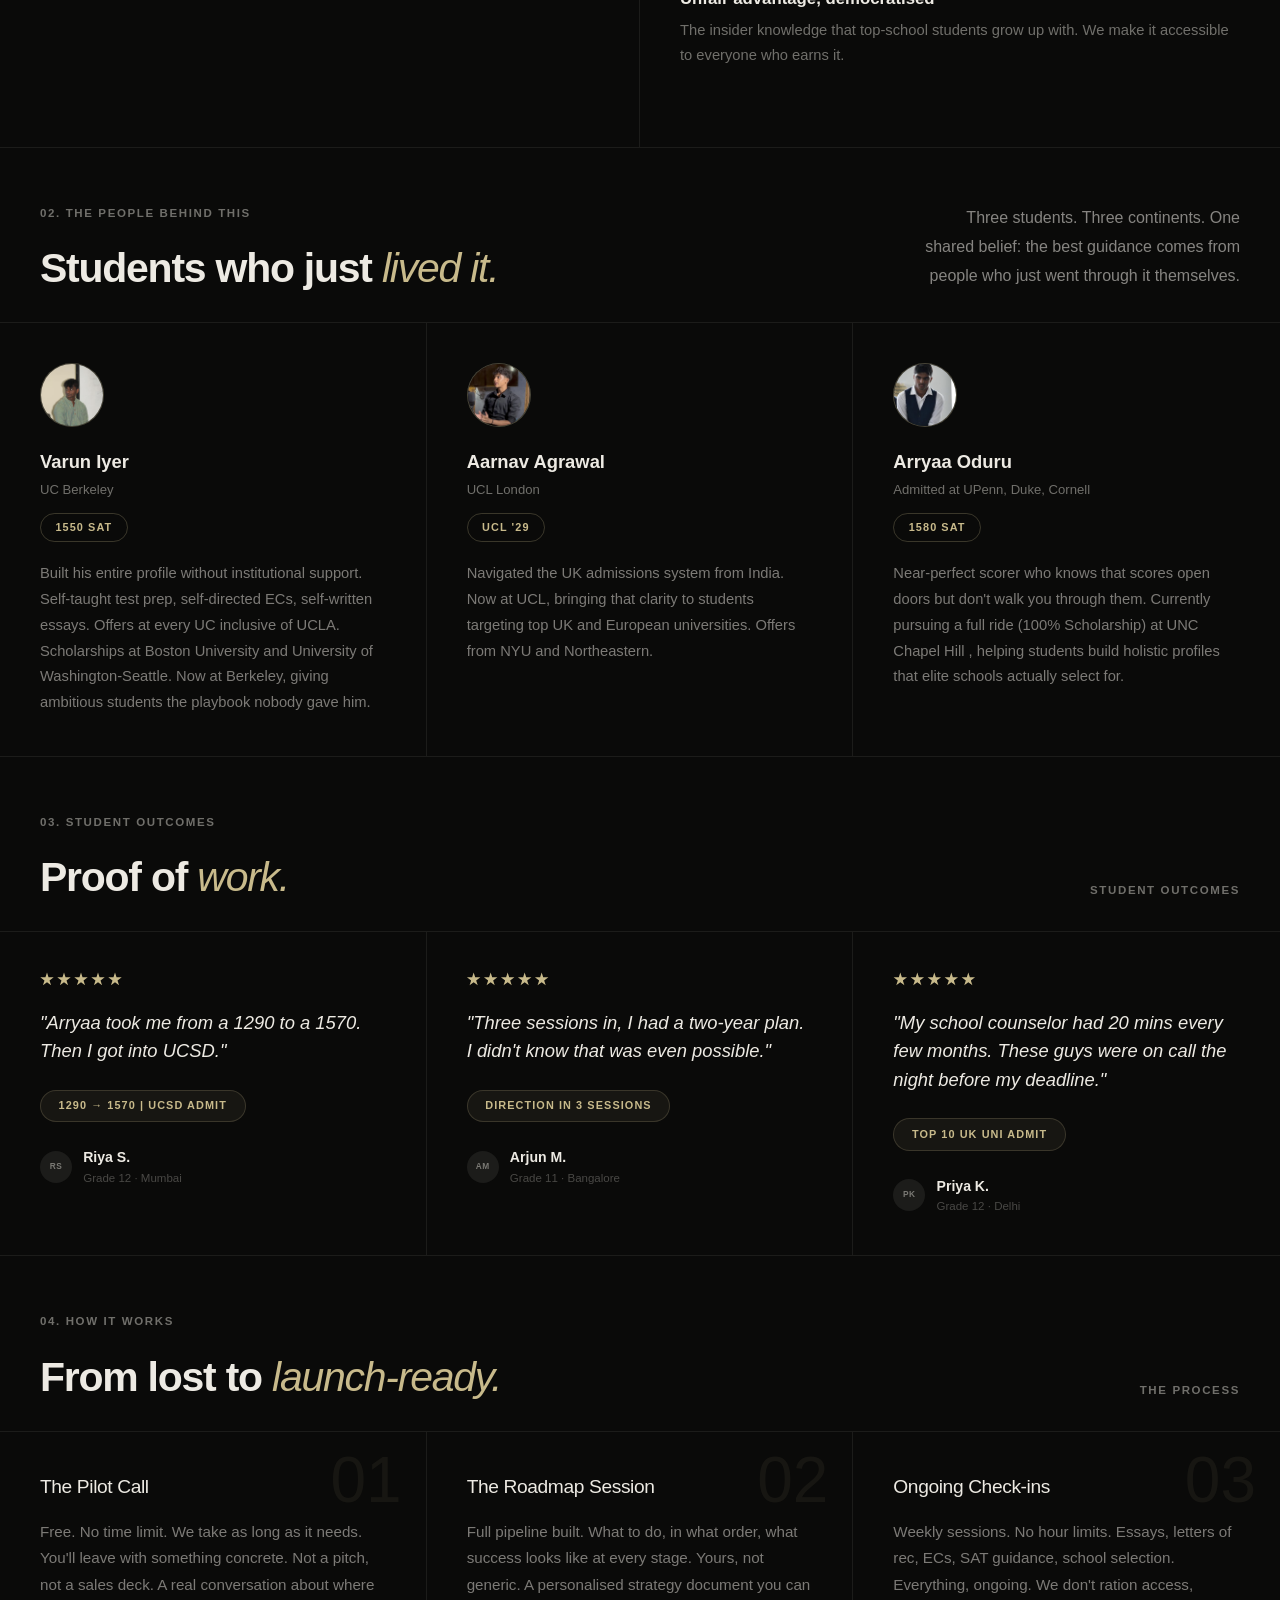
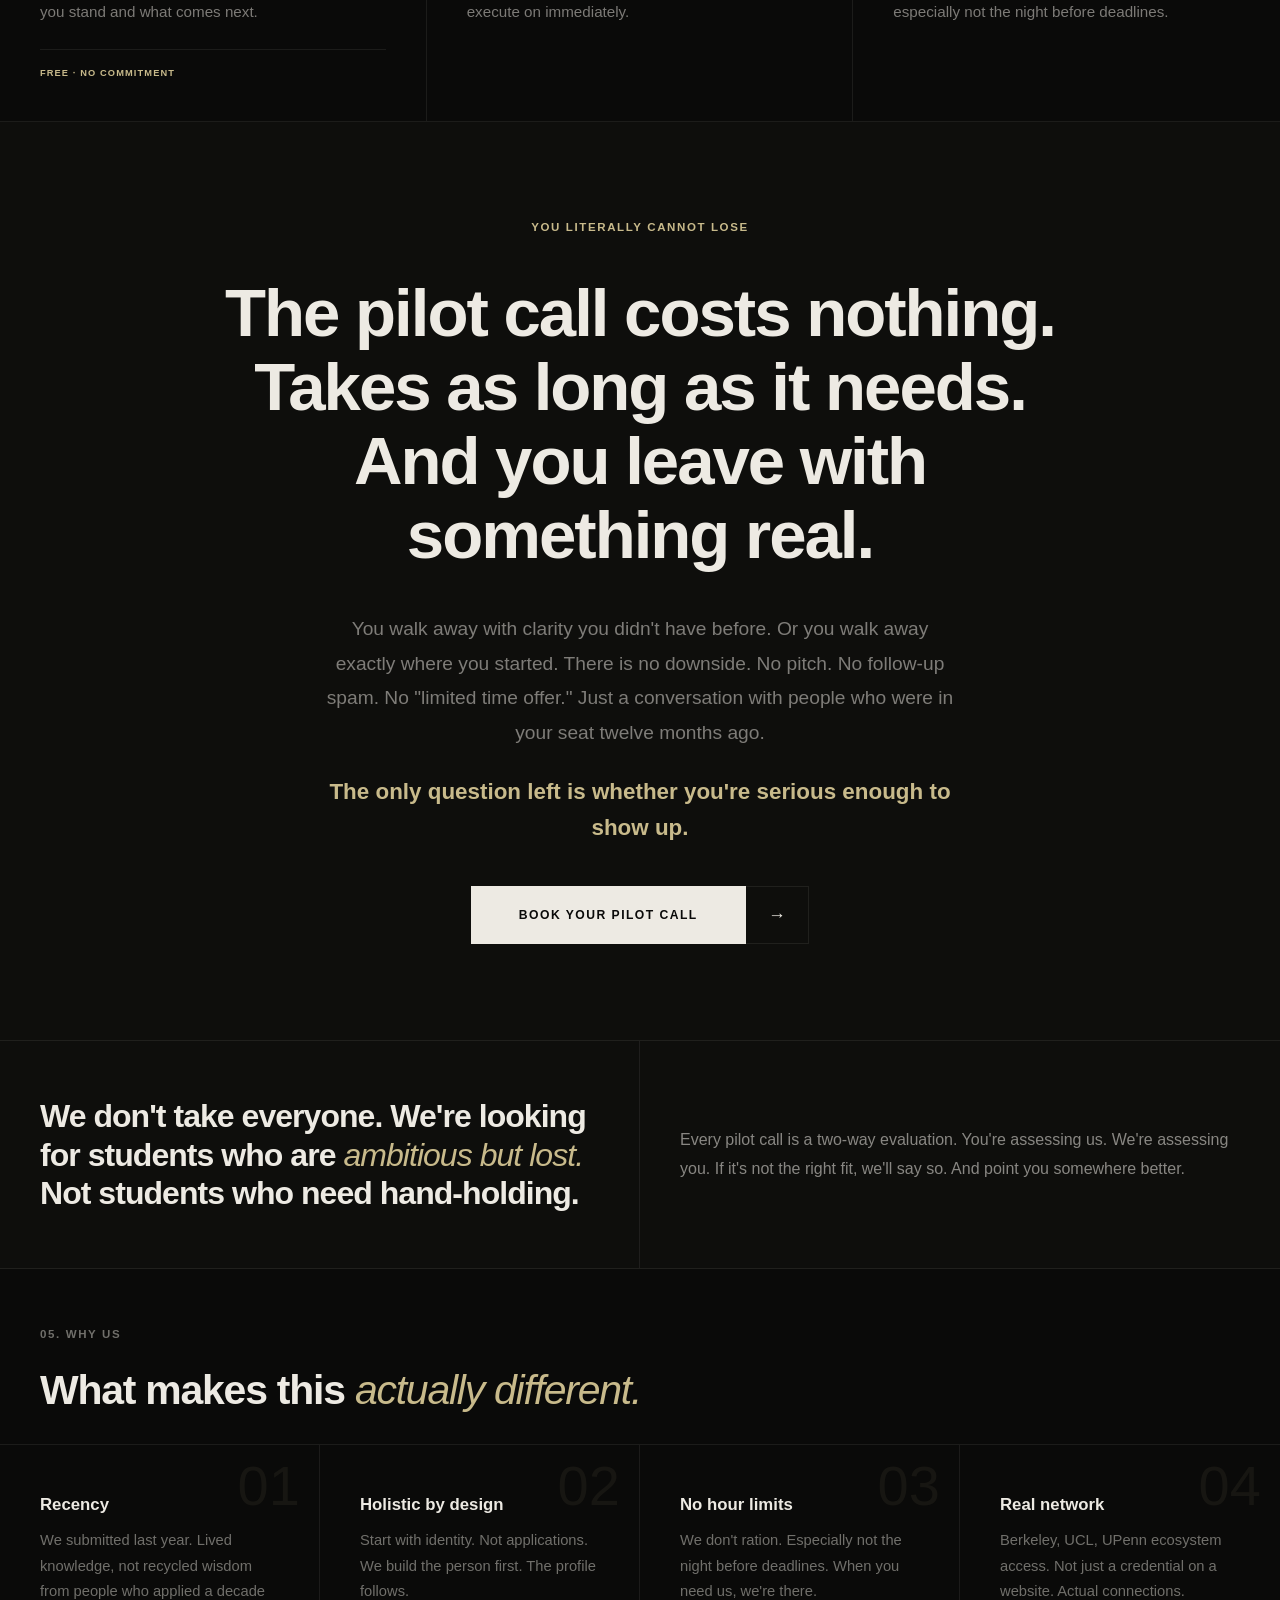
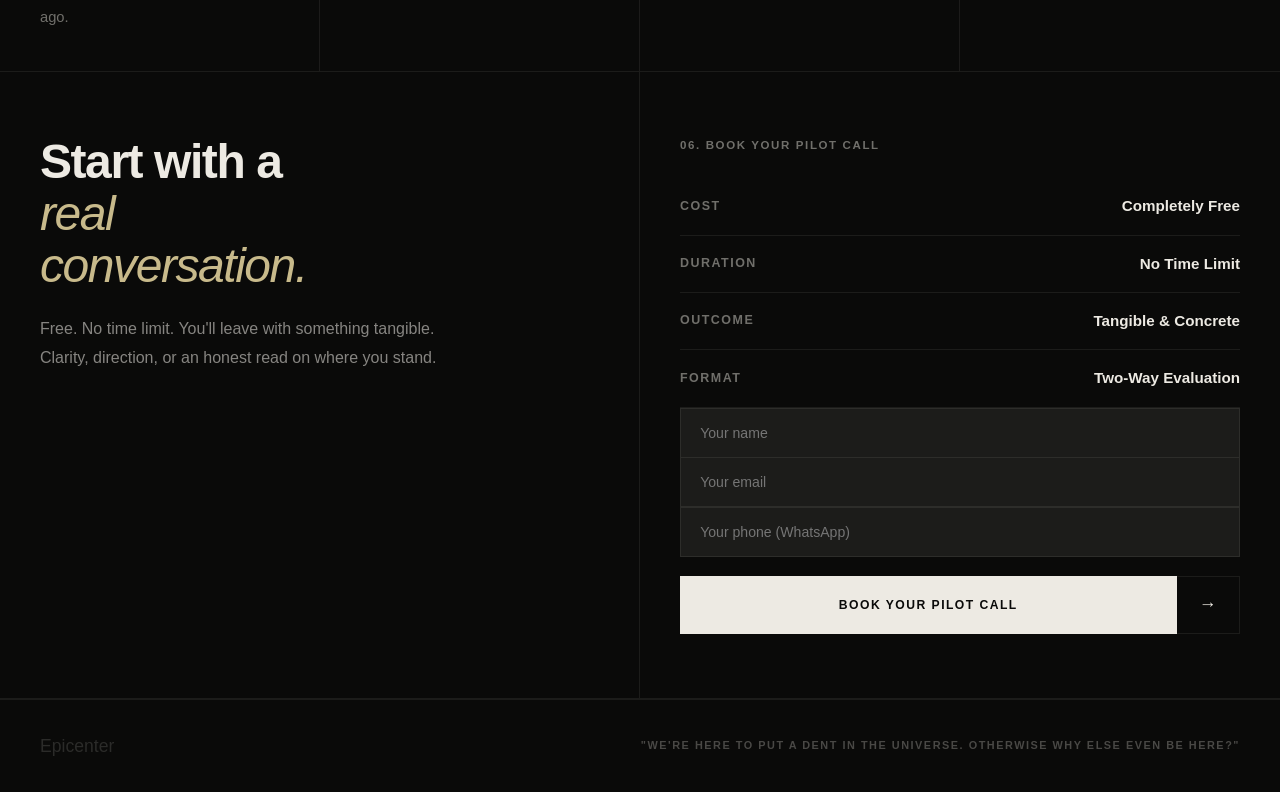
==== commit 984eb743: "Update SAT score from 1590 to 1580" ====
--- a/index.html
+++ b/index.html
@@ -989,7 +989,7 @@
       <div class="founder-avatar"><img src="[data-uri]" alt="Arryaa Oduru"></div>
       <div class="founder-name">Arryaa Oduru</div>
       <div class="founder-school">Admitted at UPenn, Duke, Cornell</div>
-      <div class="founder-pill">1590 SAT</div>
+      <div class="founder-pill">1580 SAT</div>
       <p class="founder-bio">Near-perfect scorer who knows that scores open doors but don't walk you through them. Currently pursuing a full ride (100% Scholarship) at UNC Chapel Hill
       , helping students build holistic profiles that elite schools actually select for.</p>
     </div>
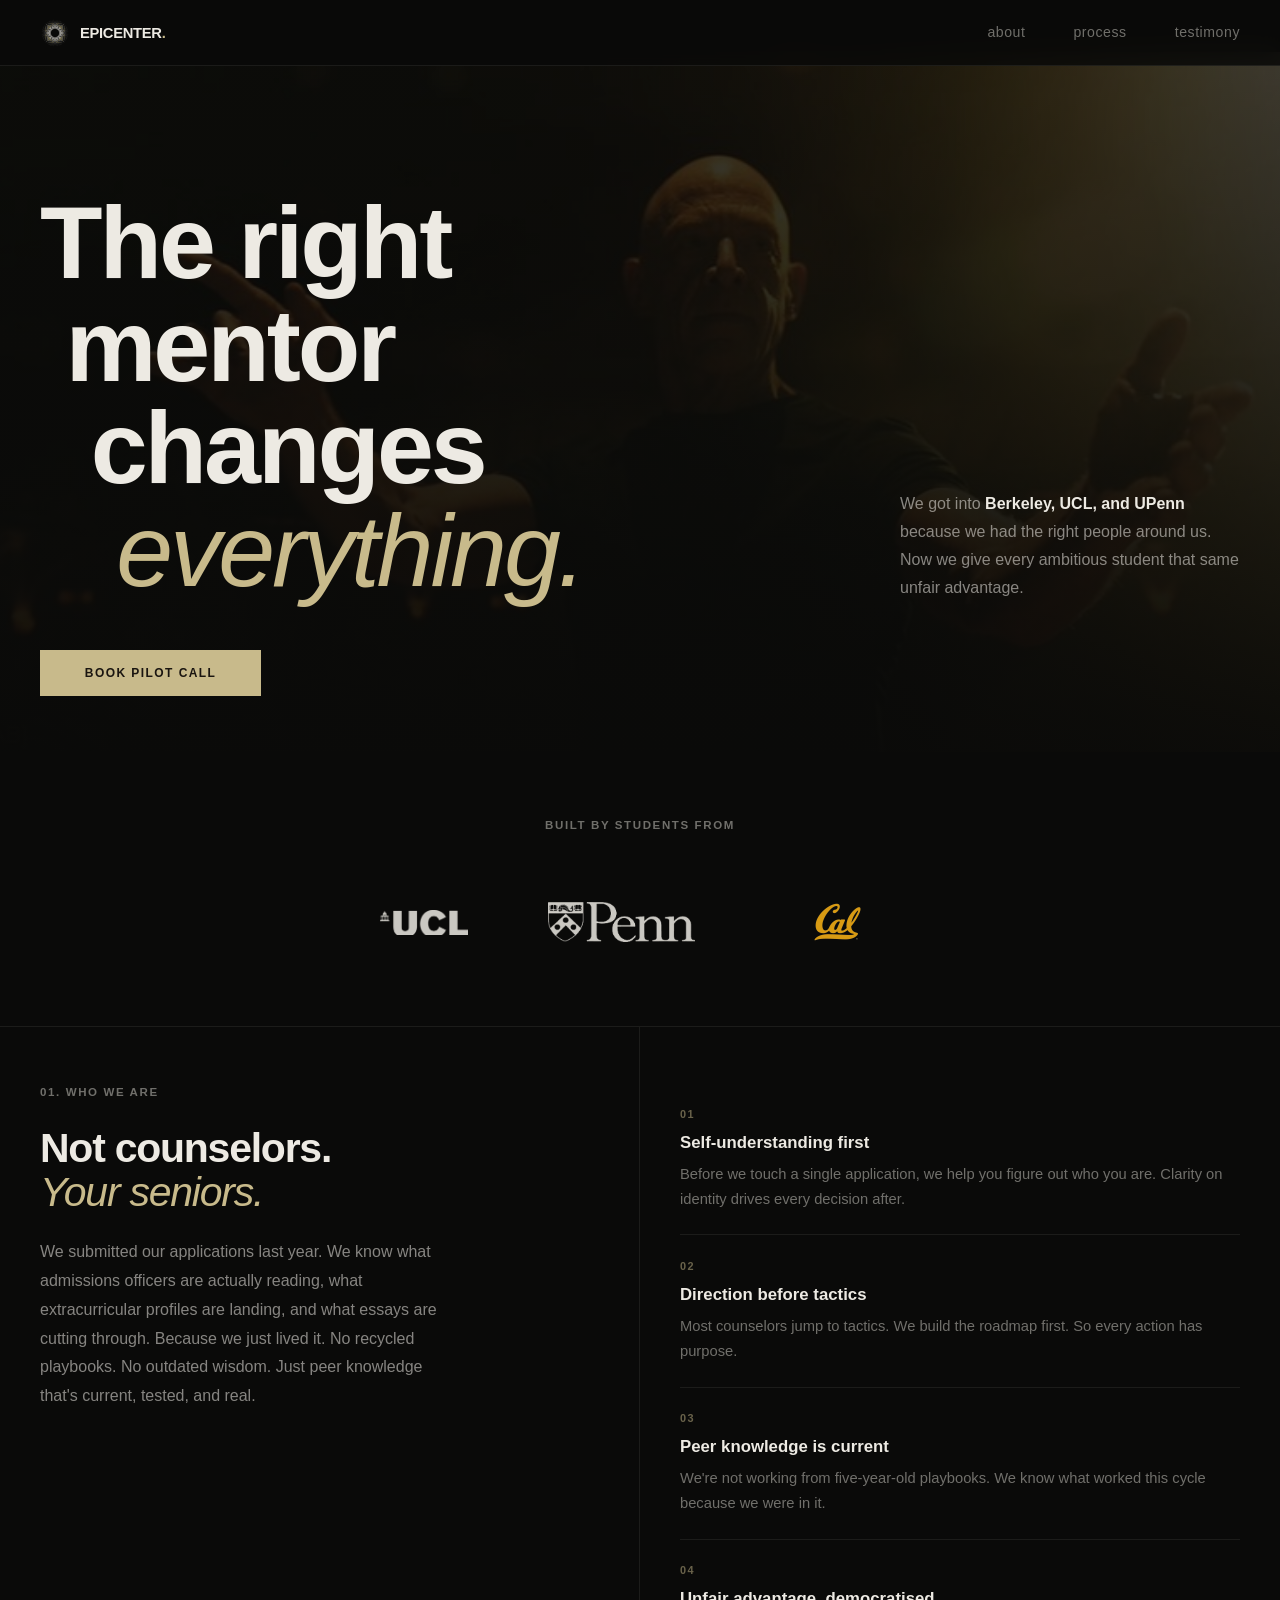
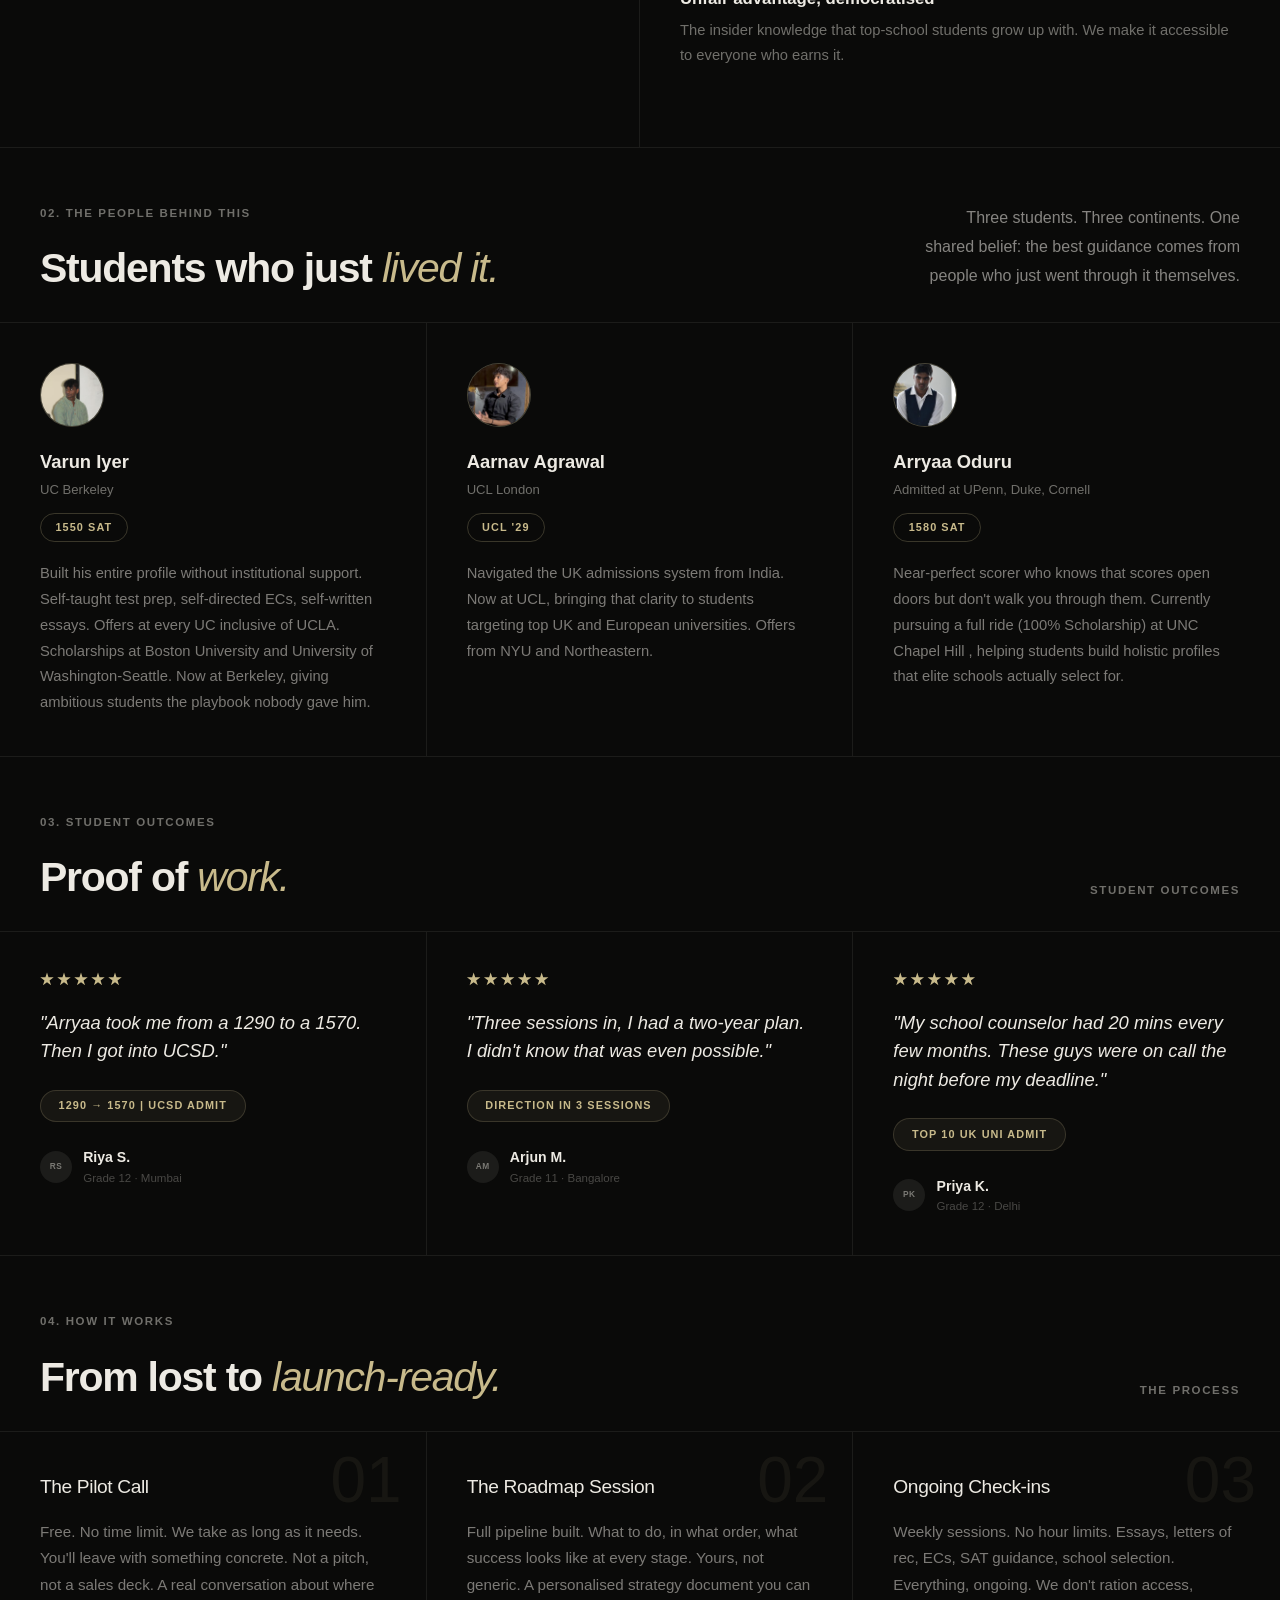
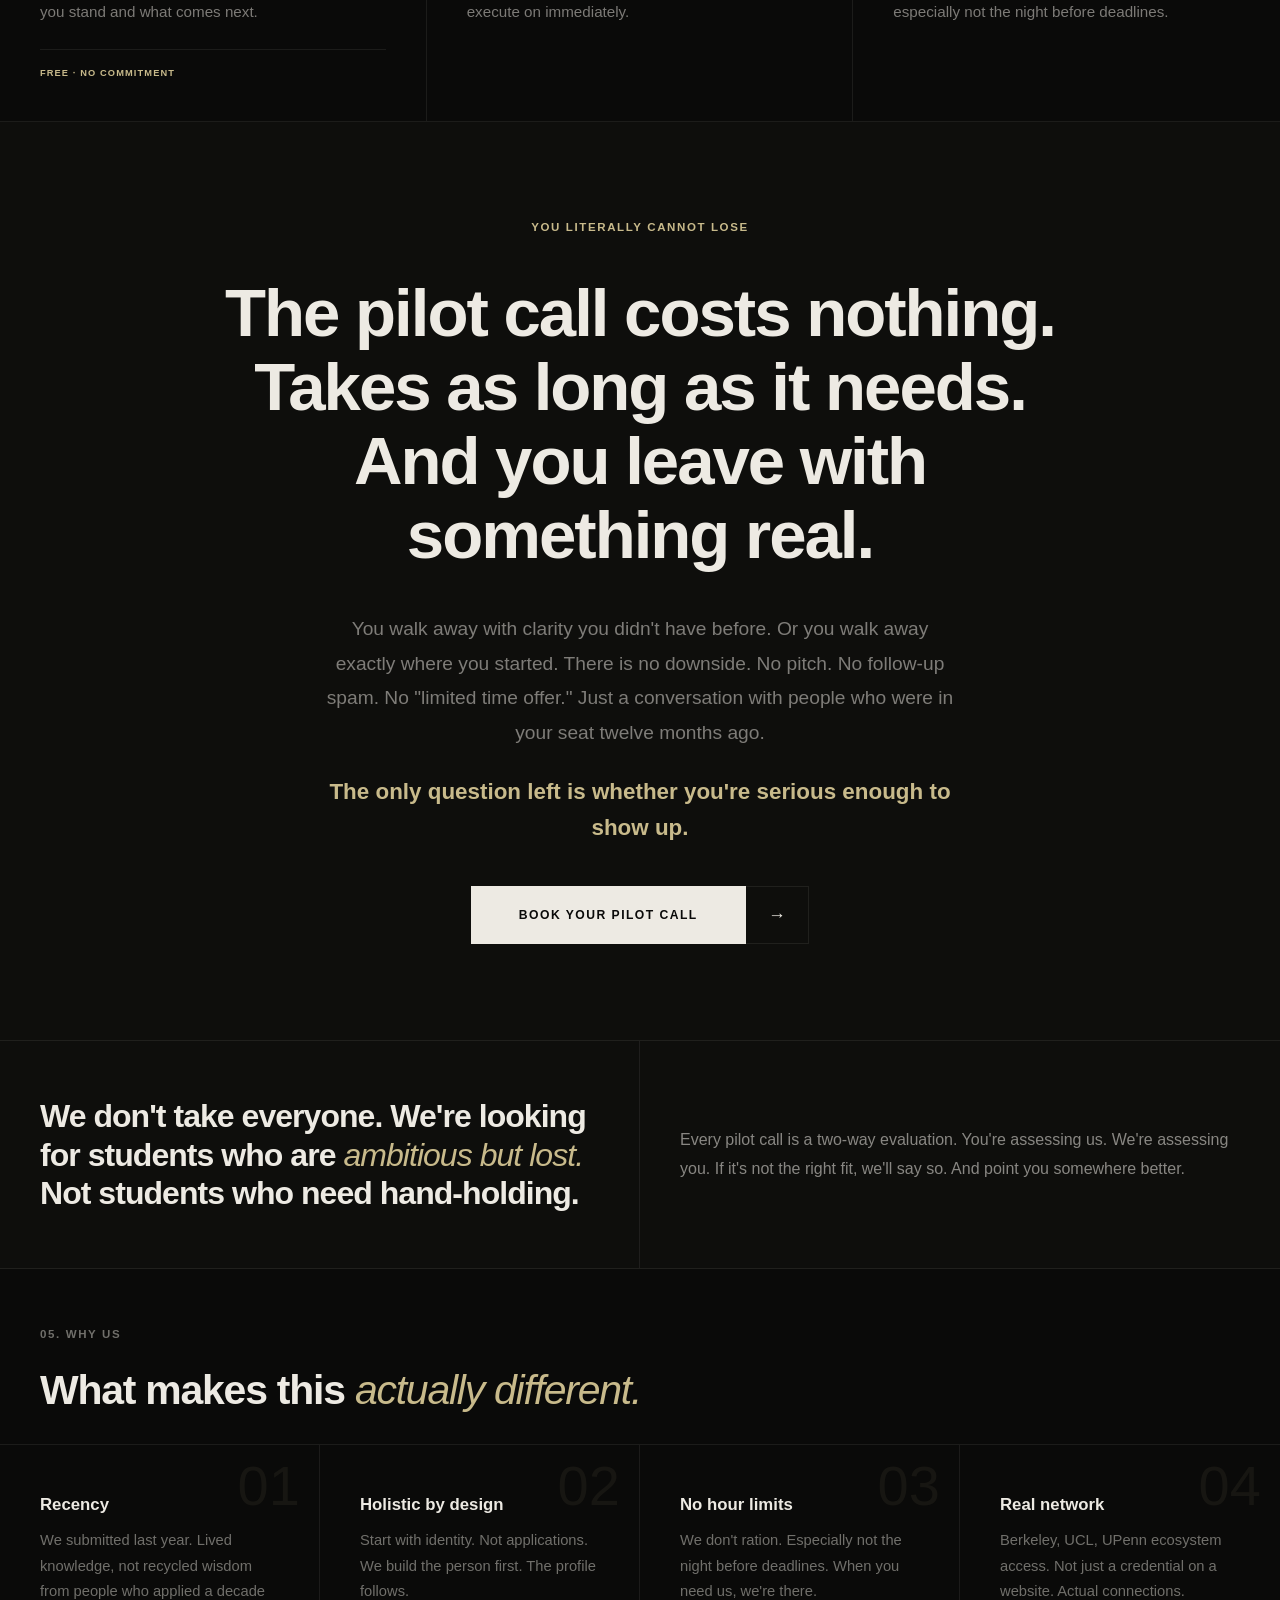
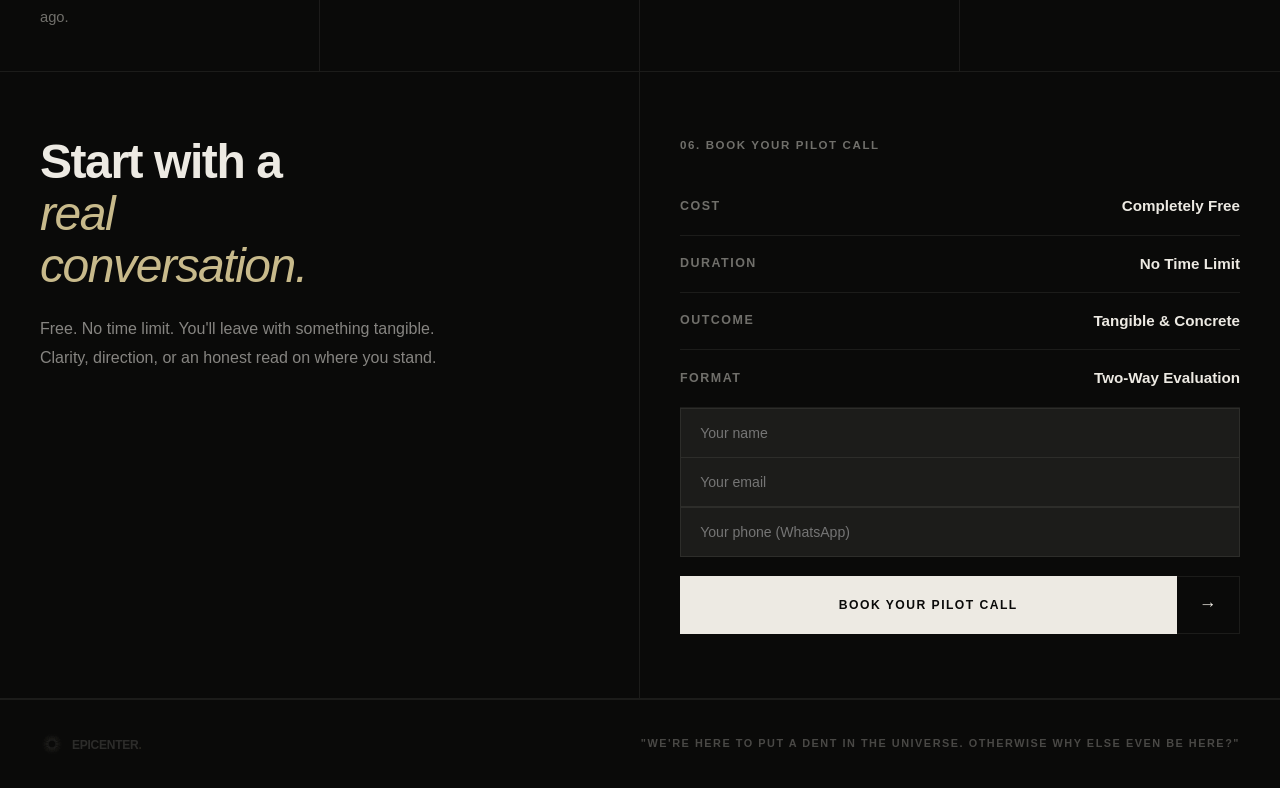
==== commit 234f4589: "New UI w Logo" ====
--- a/index.html
+++ b/index.html
@@ -48,10 +48,19 @@
   backdrop-filter: blur(12px);
 }
 .nav-logo {
-  font-family: var(--sans);
-  font-size: 1.35rem;
-  color: var(--cream);
-  letter-spacing: -0.02em;
+  display: flex;
+  align-items: center;
+  gap: 0.6rem;
+  text-decoration: none;
+}
+.nav-logo-icon {
+  height: 30px;
+  width: 30px;
+  flex-shrink: 0;
+}
+.nav-logo-wordmark {
+  height: 16px;
+  width: auto;
 }
 .nav-links {
   display: flex;
@@ -657,9 +666,18 @@
   border-top: 0.5px solid var(--divider);
 }
 .footer-logo {
-  font-family: var(--sans);
-  font-size: 1.1rem;
-  color: rgba(237,234,227,0.15);
+  display: flex;
+  align-items: center;
+  gap: 0.5rem;
+  opacity: 0.15;
+}
+.footer-logo-icon {
+  height: 24px;
+  width: 24px;
+}
+.footer-logo-wordmark {
+  height: 13px;
+  width: auto;
 }
 .footer-right {
   font-size: 0.68rem;
@@ -883,12 +901,19 @@
   .why-card:nth-child(3) { border-right: none; }
 }
 </style>
+<script>
+  window.va = window.va || function () { (window.vaq = window.vaq || []).push(arguments); };
+</script>
+<script defer src="/_vercel/insights/script.js"></script>
 </head>
 <body>
 
 <!-- NAV -->
 <nav class="nav">
-  <div class="nav-logo">Epicenter</div>
+  <div class="nav-logo">
+    <svg class="nav-logo-icon" viewBox="0 0 200 200" xmlns="http://www.w3.org/2000/svg"><defs><radialGradient id="nlg" cx="50%" cy="50%" r="50%"><stop offset="30%" stop-color="#D4C68A"/><stop offset="60%" stop-color="#EDEAE3"/><stop offset="100%" stop-color="#EDEAE3" stop-opacity="0.4"/></radialGradient></defs><g transform="translate(100,100)"><polygon points="0,-92 2,-28 -2,-28" fill="url(#nlg)" transform="rotate(0)"/><polygon points="0,-92 2,-28 -2,-28" fill="url(#nlg)" transform="rotate(5)"/><polygon points="0,-92 2,-28 -2,-28" fill="url(#nlg)" transform="rotate(10)"/><polygon points="0,-92 2,-28 -2,-28" fill="url(#nlg)" transform="rotate(15)"/><polygon points="0,-92 2,-28 -2,-28" fill="url(#nlg)" transform="rotate(20)"/><polygon points="0,-92 2,-28 -2,-28" fill="url(#nlg)" transform="rotate(25)"/><polygon points="0,-92 2,-28 -2,-28" fill="url(#nlg)" transform="rotate(30)"/><polygon points="0,-92 2,-28 -2,-28" fill="url(#nlg)" transform="rotate(35)"/><polygon points="0,-92 2,-28 -2,-28" fill="url(#nlg)" transform="rotate(40)"/><polygon points="0,-92 2,-28 -2,-28" fill="url(#nlg)" transform="rotate(45)"/><polygon points="0,-92 2,-28 -2,-28" fill="url(#nlg)" transform="rotate(50)"/><polygon points="0,-92 2,-28 -2,-28" fill="url(#nlg)" transform="rotate(55)"/><polygon points="0,-92 2,-28 -2,-28" fill="url(#nlg)" transform="rotate(60)"/><polygon points="0,-92 2,-28 -2,-28" fill="url(#nlg)" transform="rotate(65)"/><polygon points="0,-92 2,-28 -2,-28" fill="url(#nlg)" transform="rotate(70)"/><polygon points="0,-92 2,-28 -2,-28" fill="url(#nlg)" transform="rotate(75)"/><polygon points="0,-92 2,-28 -2,-28" fill="url(#nlg)" transform="rotate(80)"/><polygon points="0,-92 2,-28 -2,-28" fill="url(#nlg)" transform="rotate(85)"/><polygon points="0,-92 2,-28 -2,-28" fill="url(#nlg)" transform="rotate(90)"/><polygon points="0,-92 2,-28 -2,-28" fill="url(#nlg)" transform="rotate(95)"/><polygon points="0,-92 2,-28 -2,-28" fill="url(#nlg)" transform="rotate(100)"/><polygon points="0,-92 2,-28 -2,-28" fill="url(#nlg)" transform="rotate(105)"/><polygon points="0,-92 2,-28 -2,-28" fill="url(#nlg)" transform="rotate(110)"/><polygon points="0,-92 2,-28 -2,-28" fill="url(#nlg)" transform="rotate(115)"/><polygon points="0,-92 2,-28 -2,-28" fill="url(#nlg)" transform="rotate(120)"/><polygon points="0,-92 2,-28 -2,-28" fill="url(#nlg)" transform="rotate(125)"/><polygon points="0,-92 2,-28 -2,-28" fill="url(#nlg)" transform="rotate(130)"/><polygon points="0,-92 2,-28 -2,-28" fill="url(#nlg)" transform="rotate(135)"/><polygon points="0,-92 2,-28 -2,-28" fill="url(#nlg)" transform="rotate(140)"/><polygon points="0,-92 2,-28 -2,-28" fill="url(#nlg)" transform="rotate(145)"/><polygon points="0,-92 2,-28 -2,-28" fill="url(#nlg)" transform="rotate(150)"/><polygon points="0,-92 2,-28 -2,-28" fill="url(#nlg)" transform="rotate(155)"/><polygon points="0,-92 2,-28 -2,-28" fill="url(#nlg)" transform="rotate(160)"/><polygon points="0,-92 2,-28 -2,-28" fill="url(#nlg)" transform="rotate(165)"/><polygon points="0,-92 2,-28 -2,-28" fill="url(#nlg)" transform="rotate(170)"/><polygon points="0,-92 2,-28 -2,-28" fill="url(#nlg)" transform="rotate(175)"/><polygon points="0,-92 2,-28 -2,-28" fill="url(#nlg)" transform="rotate(180)"/><polygon points="0,-92 2,-28 -2,-28" fill="url(#nlg)" transform="rotate(185)"/><polygon points="0,-92 2,-28 -2,-28" fill="url(#nlg)" transform="rotate(190)"/><polygon points="0,-92 2,-28 -2,-28" fill="url(#nlg)" transform="rotate(195)"/><polygon points="0,-92 2,-28 -2,-28" fill="url(#nlg)" transform="rotate(200)"/><polygon points="0,-92 2,-28 -2,-28" fill="url(#nlg)" transform="rotate(205)"/><polygon points="0,-92 2,-28 -2,-28" fill="url(#nlg)" transform="rotate(210)"/><polygon points="0,-92 2,-28 -2,-28" fill="url(#nlg)" transform="rotate(215)"/><polygon points="0,-92 2,-28 -2,-28" fill="url(#nlg)" transform="rotate(220)"/><polygon points="0,-92 2,-28 -2,-28" fill="url(#nlg)" transform="rotate(225)"/><polygon points="0,-92 2,-28 -2,-28" fill="url(#nlg)" transform="rotate(230)"/><polygon points="0,-92 2,-28 -2,-28" fill="url(#nlg)" transform="rotate(235)"/><polygon points="0,-92 2,-28 -2,-28" fill="url(#nlg)" transform="rotate(240)"/><polygon points="0,-92 2,-28 -2,-28" fill="url(#nlg)" transform="rotate(245)"/><polygon points="0,-92 2,-28 -2,-28" fill="url(#nlg)" transform="rotate(250)"/><polygon points="0,-92 2,-28 -2,-28" fill="url(#nlg)" transform="rotate(255)"/><polygon points="0,-92 2,-28 -2,-28" fill="url(#nlg)" transform="rotate(260)"/><polygon points="0,-92 2,-28 -2,-28" fill="url(#nlg)" transform="rotate(265)"/><polygon points="0,-92 2,-28 -2,-28" fill="url(#nlg)" transform="rotate(270)"/><polygon points="0,-92 2,-28 -2,-28" fill="url(#nlg)" transform="rotate(275)"/><polygon points="0,-92 2,-28 -2,-28" fill="url(#nlg)" transform="rotate(280)"/><polygon points="0,-92 2,-28 -2,-28" fill="url(#nlg)" transform="rotate(285)"/><polygon points="0,-92 2,-28 -2,-28" fill="url(#nlg)" transform="rotate(290)"/><polygon points="0,-92 2,-28 -2,-28" fill="url(#nlg)" transform="rotate(295)"/><polygon points="0,-92 2,-28 -2,-28" fill="url(#nlg)" transform="rotate(300)"/><polygon points="0,-92 2,-28 -2,-28" fill="url(#nlg)" transform="rotate(305)"/><polygon points="0,-92 2,-28 -2,-28" fill="url(#nlg)" transform="rotate(310)"/><polygon points="0,-92 2,-28 -2,-28" fill="url(#nlg)" transform="rotate(315)"/><polygon points="0,-92 2,-28 -2,-28" fill="url(#nlg)" transform="rotate(320)"/><polygon points="0,-92 2,-28 -2,-28" fill="url(#nlg)" transform="rotate(325)"/><polygon points="0,-92 2,-28 -2,-28" fill="url(#nlg)" transform="rotate(330)"/><polygon points="0,-92 2,-28 -2,-28" fill="url(#nlg)" transform="rotate(335)"/><polygon points="0,-92 2,-28 -2,-28" fill="url(#nlg)" transform="rotate(340)"/><polygon points="0,-92 2,-28 -2,-28" fill="url(#nlg)" transform="rotate(345)"/><polygon points="0,-92 2,-28 -2,-28" fill="url(#nlg)" transform="rotate(350)"/><polygon points="0,-92 2,-28 -2,-28" fill="url(#nlg)" transform="rotate(355)"/></g></svg>
+    <svg class="nav-logo-wordmark" viewBox="0 0 480 52" xmlns="http://www.w3.org/2000/svg"><text x="0" y="42" font-size="48" font-weight="900" fill="#EDEAE3" letter-spacing="-1" font-family="Satoshi, Arial Black, sans-serif">EPICENTER<tspan fill="#C8BA8B">.</tspan></text></svg>
+  </div>
   <div class="nav-links">
     <a href="#about">about</a>
     <a href="#process">process</a>
@@ -1177,7 +1202,10 @@
 
 <!-- FOOTER -->
 <footer class="footer">
-  <div class="footer-logo">Epicenter</div>
+  <div class="footer-logo">
+    <svg class="footer-logo-icon" viewBox="0 0 200 200" xmlns="http://www.w3.org/2000/svg"><defs><radialGradient id="flg" cx="50%" cy="50%" r="50%"><stop offset="30%" stop-color="#D4C68A"/><stop offset="60%" stop-color="#EDEAE3"/><stop offset="100%" stop-color="#EDEAE3" stop-opacity="0.4"/></radialGradient></defs><g transform="translate(100,100)"><polygon points="0,-92 2,-28 -2,-28" fill="url(#flg)" transform="rotate(0)"/><polygon points="0,-92 2,-28 -2,-28" fill="url(#flg)" transform="rotate(5)"/><polygon points="0,-92 2,-28 -2,-28" fill="url(#flg)" transform="rotate(10)"/><polygon points="0,-92 2,-28 -2,-28" fill="url(#flg)" transform="rotate(15)"/><polygon points="0,-92 2,-28 -2,-28" fill="url(#flg)" transform="rotate(20)"/><polygon points="0,-92 2,-28 -2,-28" fill="url(#flg)" transform="rotate(25)"/><polygon points="0,-92 2,-28 -2,-28" fill="url(#flg)" transform="rotate(30)"/><polygon points="0,-92 2,-28 -2,-28" fill="url(#flg)" transform="rotate(35)"/><polygon points="0,-92 2,-28 -2,-28" fill="url(#flg)" transform="rotate(40)"/><polygon points="0,-92 2,-28 -2,-28" fill="url(#flg)" transform="rotate(45)"/><polygon points="0,-92 2,-28 -2,-28" fill="url(#flg)" transform="rotate(50)"/><polygon points="0,-92 2,-28 -2,-28" fill="url(#flg)" transform="rotate(55)"/><polygon points="0,-92 2,-28 -2,-28" fill="url(#flg)" transform="rotate(60)"/><polygon points="0,-92 2,-28 -2,-28" fill="url(#flg)" transform="rotate(65)"/><polygon points="0,-92 2,-28 -2,-28" fill="url(#flg)" transform="rotate(70)"/><polygon points="0,-92 2,-28 -2,-28" fill="url(#flg)" transform="rotate(75)"/><polygon points="0,-92 2,-28 -2,-28" fill="url(#flg)" transform="rotate(80)"/><polygon points="0,-92 2,-28 -2,-28" fill="url(#flg)" transform="rotate(85)"/><polygon points="0,-92 2,-28 -2,-28" fill="url(#flg)" transform="rotate(90)"/><polygon points="0,-92 2,-28 -2,-28" fill="url(#flg)" transform="rotate(95)"/><polygon points="0,-92 2,-28 -2,-28" fill="url(#flg)" transform="rotate(100)"/><polygon points="0,-92 2,-28 -2,-28" fill="url(#flg)" transform="rotate(105)"/><polygon points="0,-92 2,-28 -2,-28" fill="url(#flg)" transform="rotate(110)"/><polygon points="0,-92 2,-28 -2,-28" fill="url(#flg)" transform="rotate(115)"/><polygon points="0,-92 2,-28 -2,-28" fill="url(#flg)" transform="rotate(120)"/><polygon points="0,-92 2,-28 -2,-28" fill="url(#flg)" transform="rotate(125)"/><polygon points="0,-92 2,-28 -2,-28" fill="url(#flg)" transform="rotate(130)"/><polygon points="0,-92 2,-28 -2,-28" fill="url(#flg)" transform="rotate(135)"/><polygon points="0,-92 2,-28 -2,-28" fill="url(#flg)" transform="rotate(140)"/><polygon points="0,-92 2,-28 -2,-28" fill="url(#flg)" transform="rotate(145)"/><polygon points="0,-92 2,-28 -2,-28" fill="url(#flg)" transform="rotate(150)"/><polygon points="0,-92 2,-28 -2,-28" fill="url(#flg)" transform="rotate(155)"/><polygon points="0,-92 2,-28 -2,-28" fill="url(#flg)" transform="rotate(160)"/><polygon points="0,-92 2,-28 -2,-28" fill="url(#flg)" transform="rotate(165)"/><polygon points="0,-92 2,-28 -2,-28" fill="url(#flg)" transform="rotate(170)"/><polygon points="0,-92 2,-28 -2,-28" fill="url(#flg)" transform="rotate(175)"/><polygon points="0,-92 2,-28 -2,-28" fill="url(#flg)" transform="rotate(180)"/><polygon points="0,-92 2,-28 -2,-28" fill="url(#flg)" transform="rotate(185)"/><polygon points="0,-92 2,-28 -2,-28" fill="url(#flg)" transform="rotate(190)"/><polygon points="0,-92 2,-28 -2,-28" fill="url(#flg)" transform="rotate(195)"/><polygon points="0,-92 2,-28 -2,-28" fill="url(#flg)" transform="rotate(200)"/><polygon points="0,-92 2,-28 -2,-28" fill="url(#flg)" transform="rotate(205)"/><polygon points="0,-92 2,-28 -2,-28" fill="url(#flg)" transform="rotate(210)"/><polygon points="0,-92 2,-28 -2,-28" fill="url(#flg)" transform="rotate(215)"/><polygon points="0,-92 2,-28 -2,-28" fill="url(#flg)" transform="rotate(220)"/><polygon points="0,-92 2,-28 -2,-28" fill="url(#flg)" transform="rotate(225)"/><polygon points="0,-92 2,-28 -2,-28" fill="url(#flg)" transform="rotate(230)"/><polygon points="0,-92 2,-28 -2,-28" fill="url(#flg)" transform="rotate(235)"/><polygon points="0,-92 2,-28 -2,-28" fill="url(#flg)" transform="rotate(240)"/><polygon points="0,-92 2,-28 -2,-28" fill="url(#flg)" transform="rotate(245)"/><polygon points="0,-92 2,-28 -2,-28" fill="url(#flg)" transform="rotate(250)"/><polygon points="0,-92 2,-28 -2,-28" fill="url(#flg)" transform="rotate(255)"/><polygon points="0,-92 2,-28 -2,-28" fill="url(#flg)" transform="rotate(260)"/><polygon points="0,-92 2,-28 -2,-28" fill="url(#flg)" transform="rotate(265)"/><polygon points="0,-92 2,-28 -2,-28" fill="url(#flg)" transform="rotate(270)"/><polygon points="0,-92 2,-28 -2,-28" fill="url(#flg)" transform="rotate(275)"/><polygon points="0,-92 2,-28 -2,-28" fill="url(#flg)" transform="rotate(280)"/><polygon points="0,-92 2,-28 -2,-28" fill="url(#flg)" transform="rotate(285)"/><polygon points="0,-92 2,-28 -2,-28" fill="url(#flg)" transform="rotate(290)"/><polygon points="0,-92 2,-28 -2,-28" fill="url(#flg)" transform="rotate(295)"/><polygon points="0,-92 2,-28 -2,-28" fill="url(#flg)" transform="rotate(300)"/><polygon points="0,-92 2,-28 -2,-28" fill="url(#flg)" transform="rotate(305)"/><polygon points="0,-92 2,-28 -2,-28" fill="url(#flg)" transform="rotate(310)"/><polygon points="0,-92 2,-28 -2,-28" fill="url(#flg)" transform="rotate(315)"/><polygon points="0,-92 2,-28 -2,-28" fill="url(#flg)" transform="rotate(320)"/><polygon points="0,-92 2,-28 -2,-28" fill="url(#flg)" transform="rotate(325)"/><polygon points="0,-92 2,-28 -2,-28" fill="url(#flg)" transform="rotate(330)"/><polygon points="0,-92 2,-28 -2,-28" fill="url(#flg)" transform="rotate(335)"/><polygon points="0,-92 2,-28 -2,-28" fill="url(#flg)" transform="rotate(340)"/><polygon points="0,-92 2,-28 -2,-28" fill="url(#flg)" transform="rotate(345)"/><polygon points="0,-92 2,-28 -2,-28" fill="url(#flg)" transform="rotate(350)"/><polygon points="0,-92 2,-28 -2,-28" fill="url(#flg)" transform="rotate(355)"/></g></svg>
+    <svg class="footer-logo-wordmark" viewBox="0 0 480 52" xmlns="http://www.w3.org/2000/svg"><text x="0" y="42" font-size="48" font-weight="900" fill="#EDEAE3" letter-spacing="-1" font-family="Satoshi, Arial Black, sans-serif">EPICENTER<tspan fill="#C8BA8B">.</tspan></text></svg>
+  </div>
   <div class="footer-right">"We're here to put a dent in the universe. Otherwise why else even be here?"</div>
 </footer>
 
